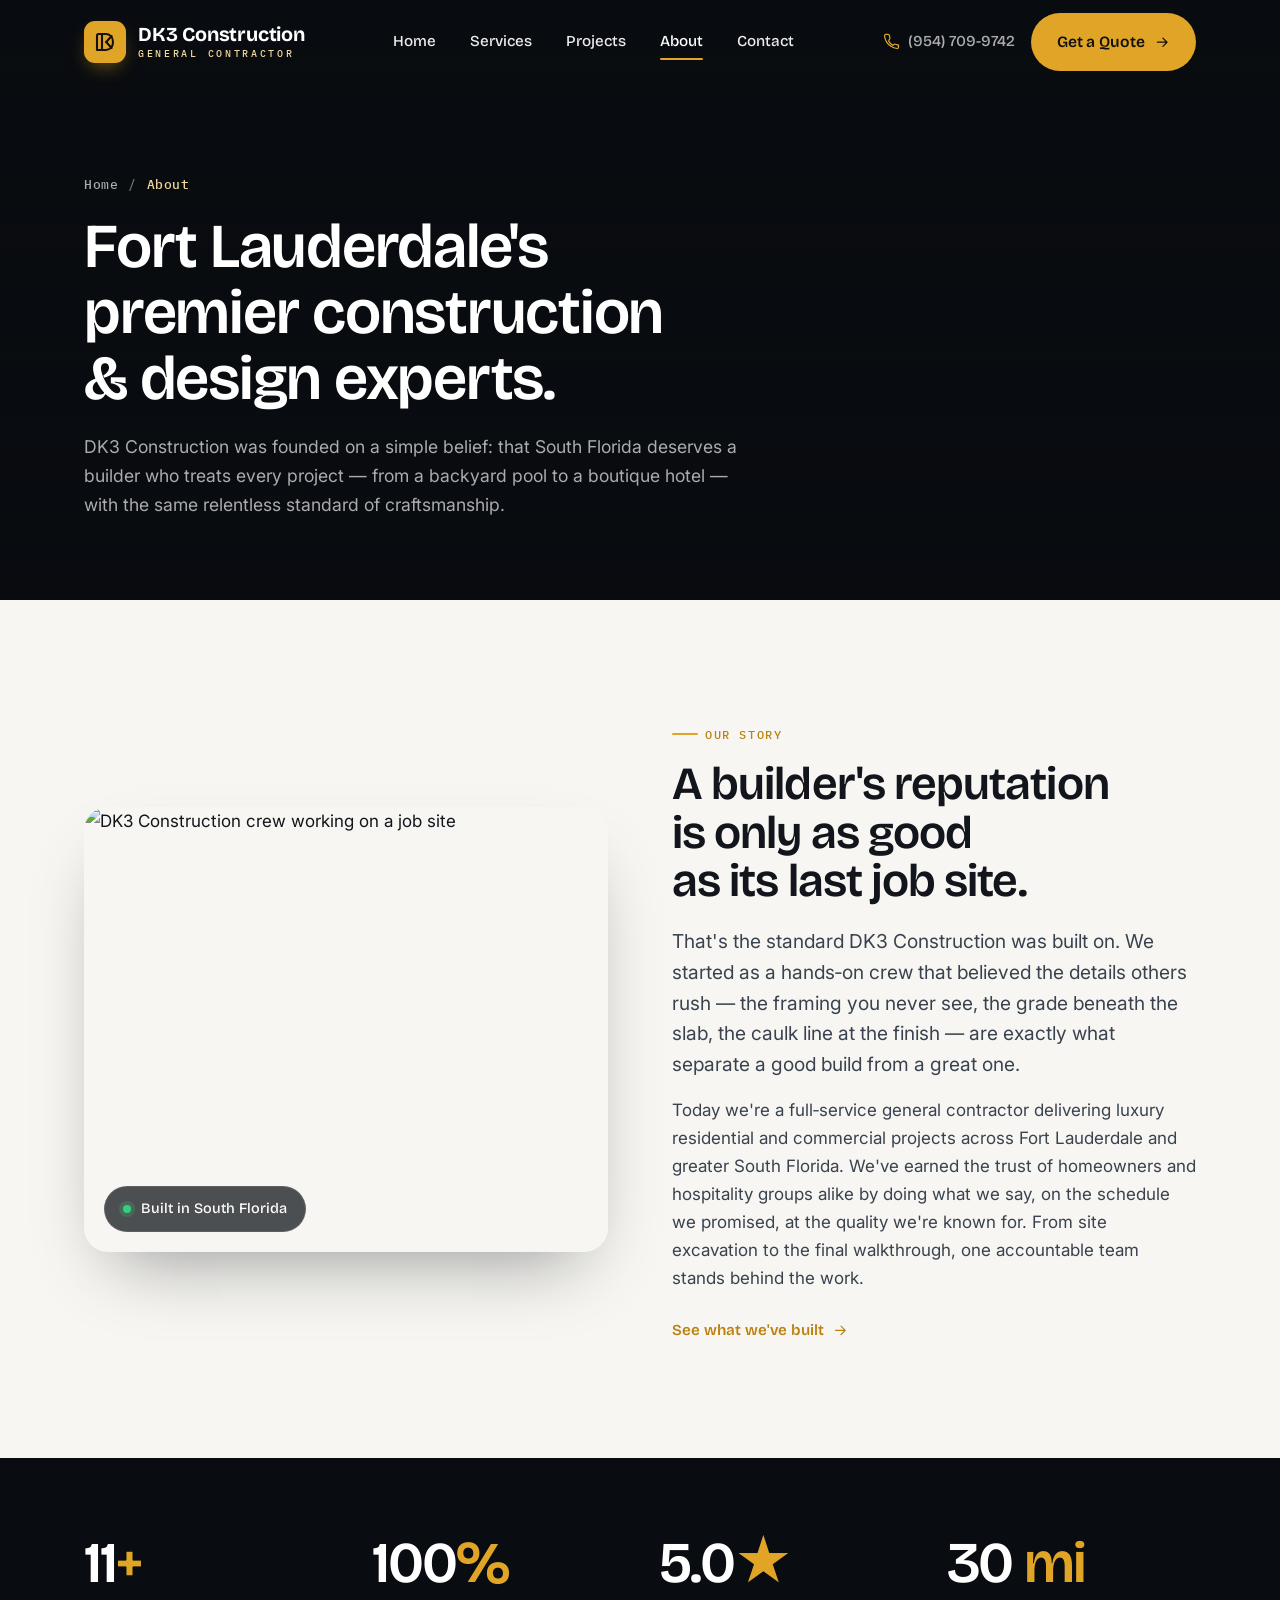
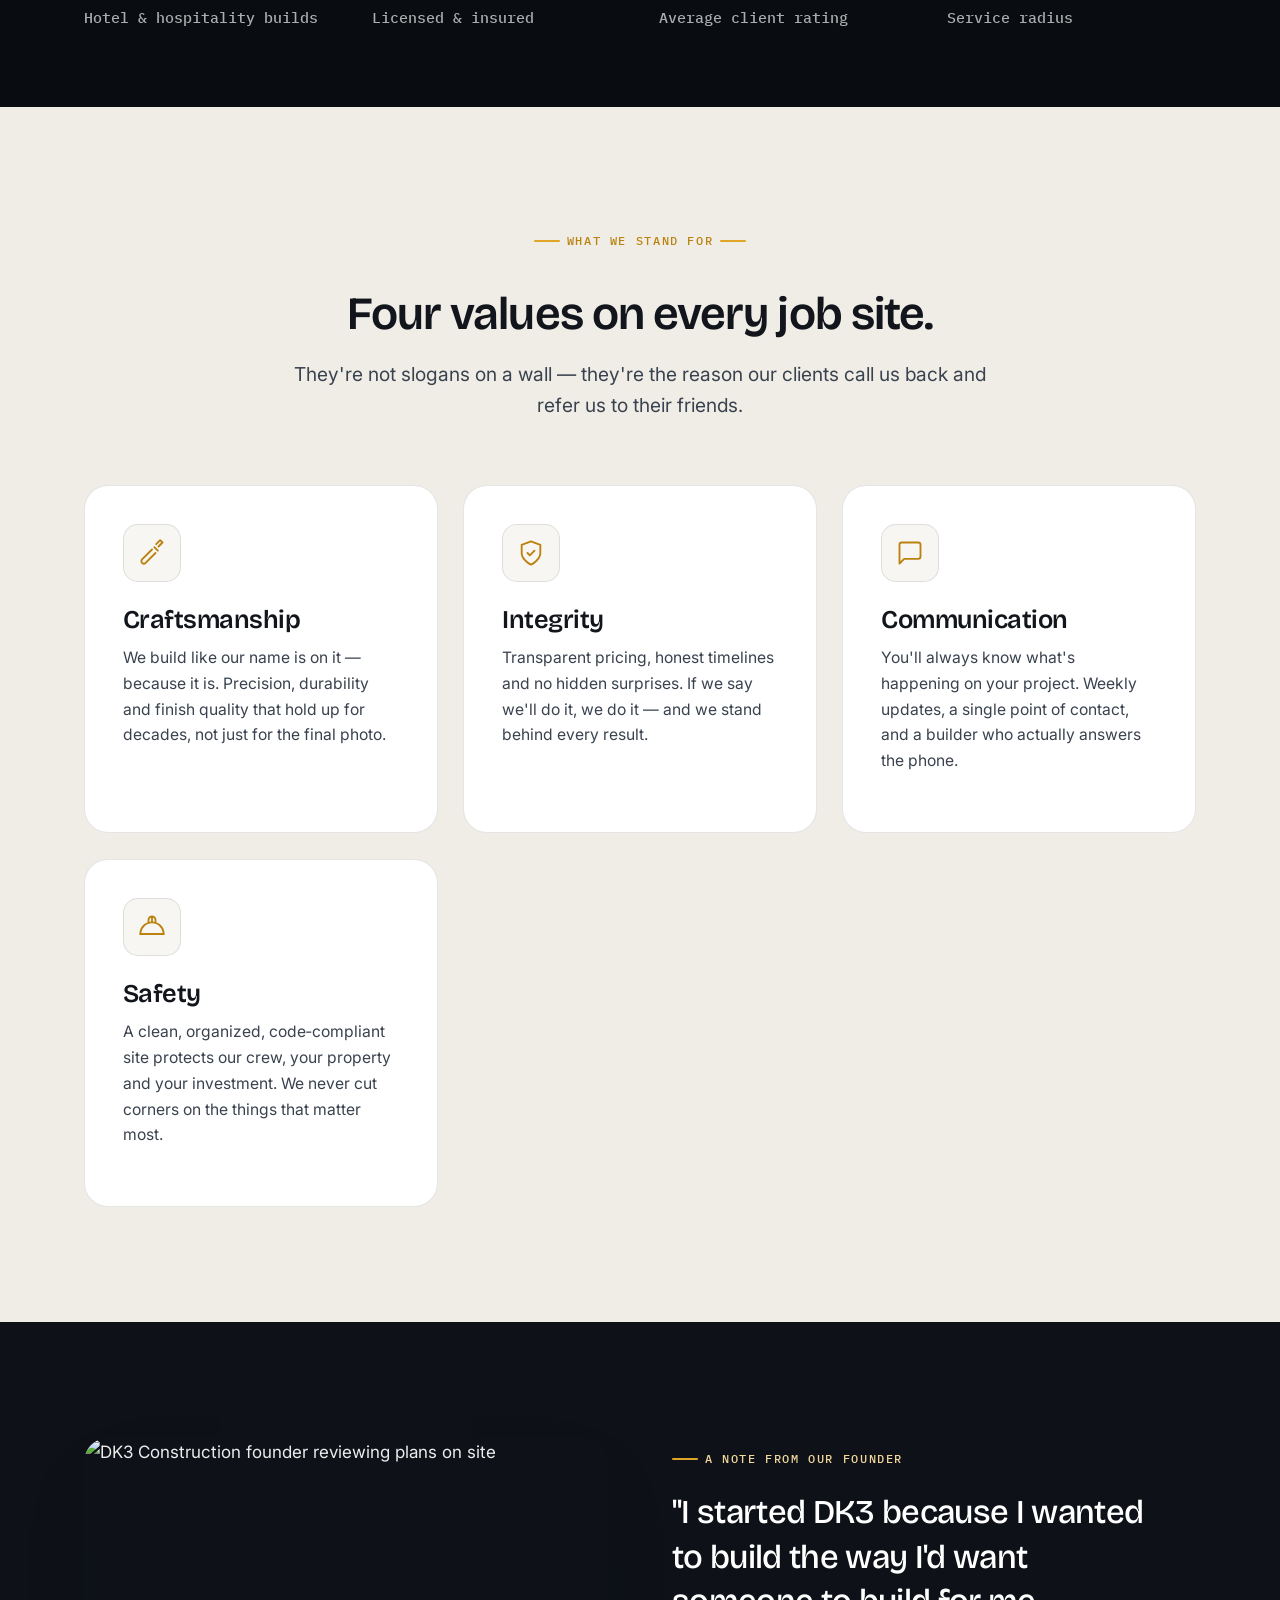
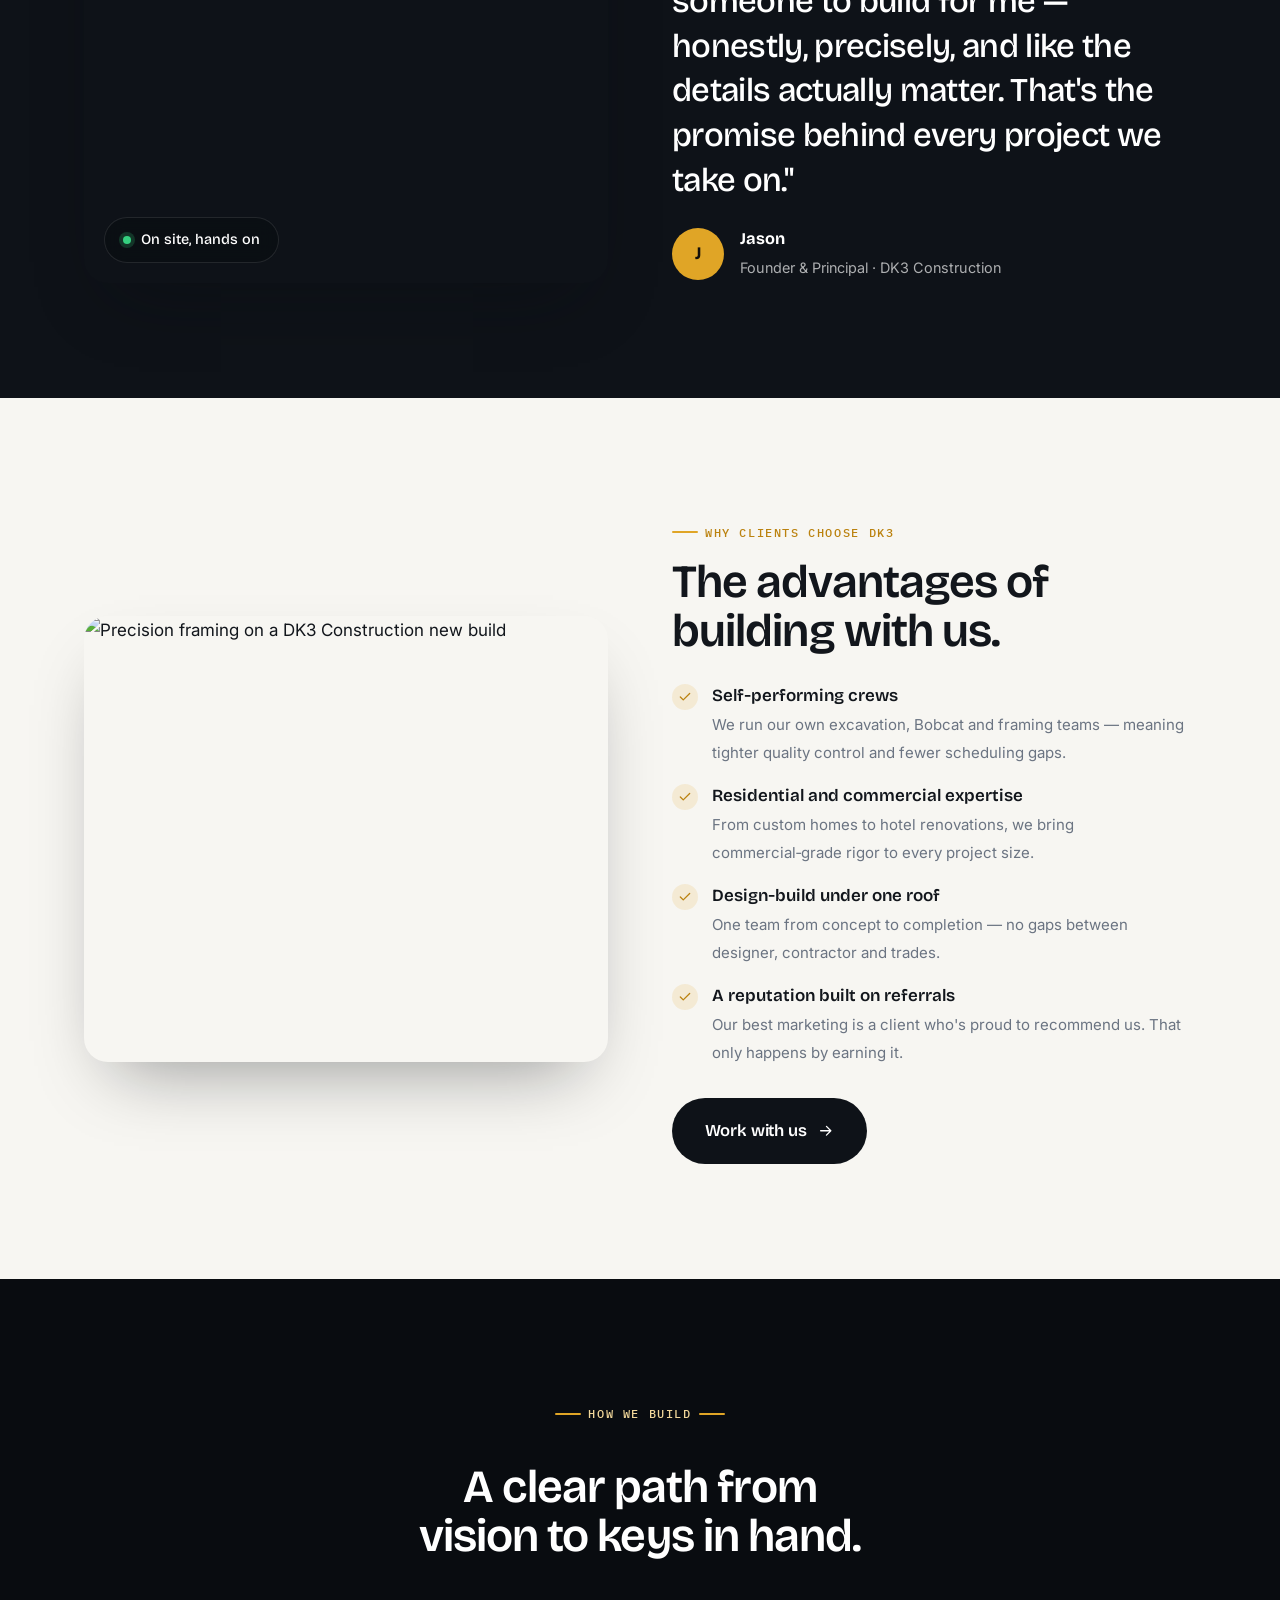
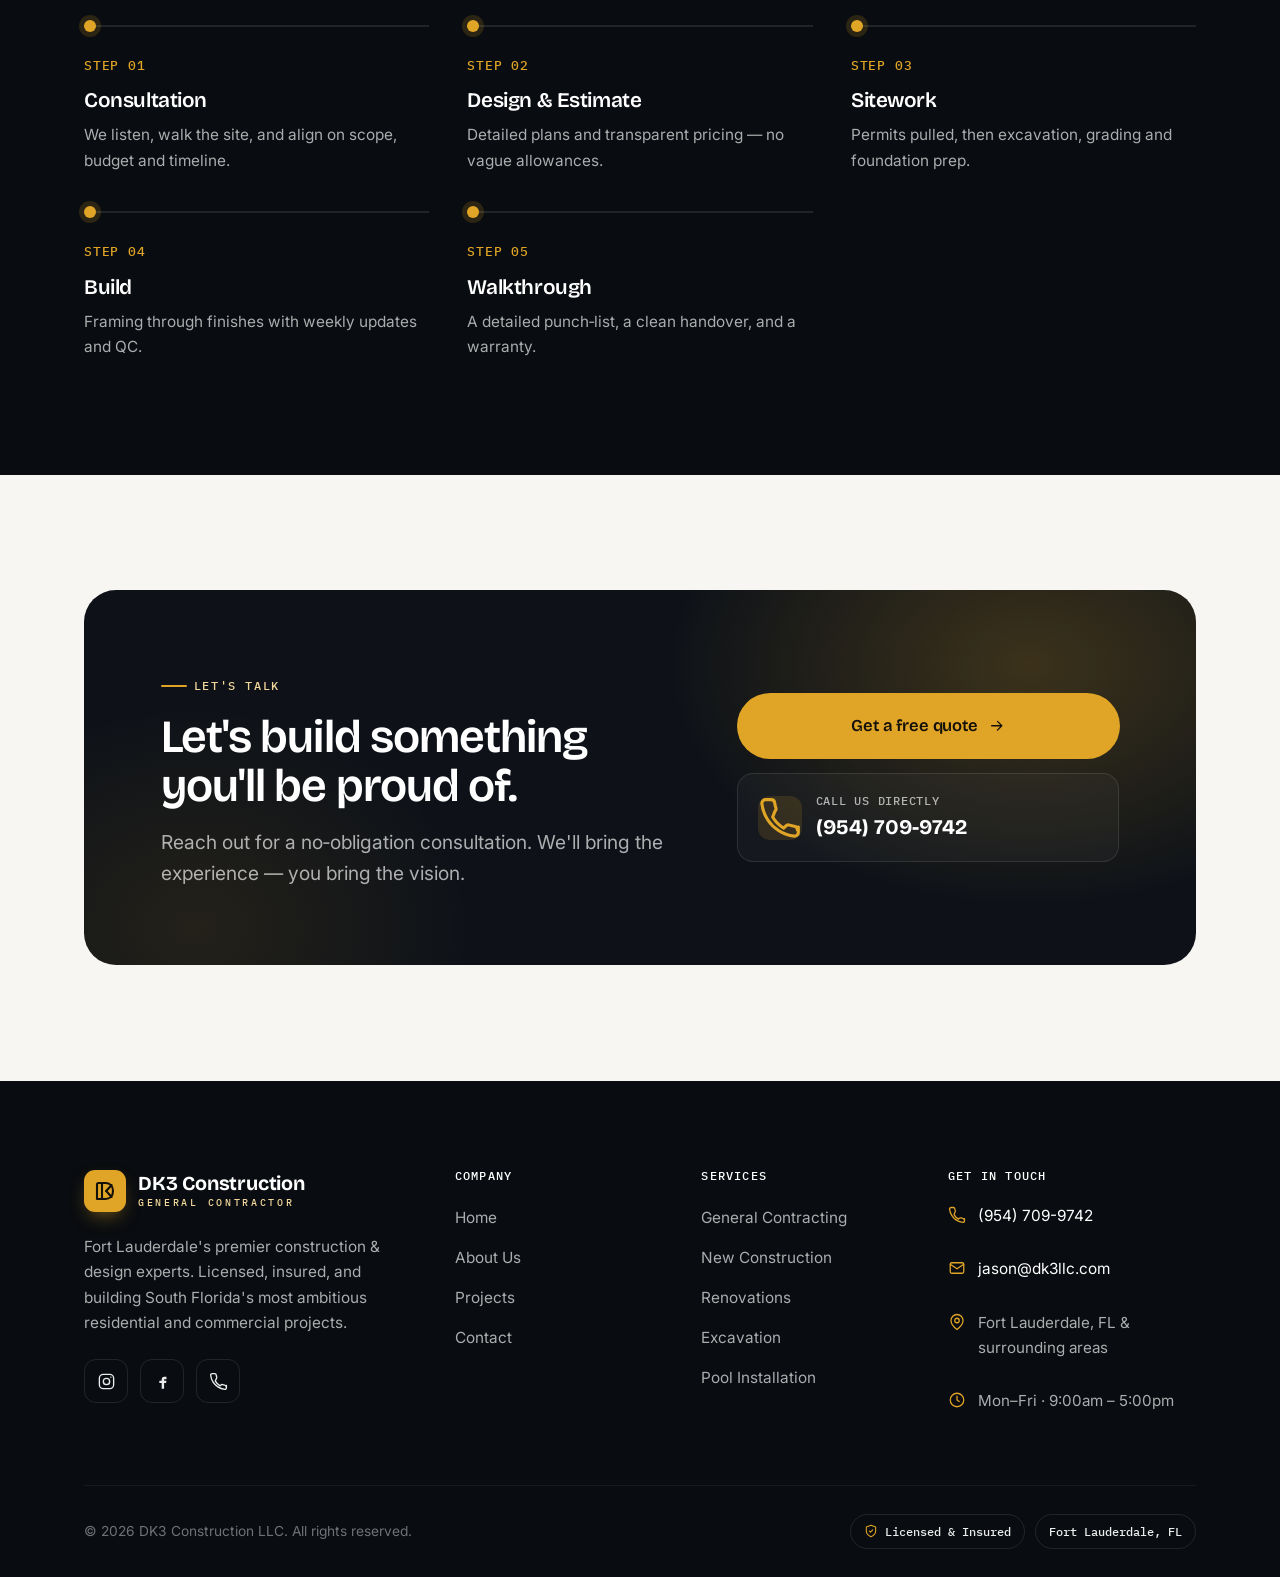
==== about.html @ 92d0ec7f "Redesign pass 1: build video leads the homepage + site-wide smooth scroll - Move the photoreal scrol" ====
<!DOCTYPE html>
<html lang="en">
<head>
  <meta charset="UTF-8" />
  <meta name="viewport" content="width=device-width, initial-scale=1" />
  <title>About | DK3 Construction — Fort Lauderdale General Contractor</title>
  <meta name="description" content="Meet DK3 Construction — a licensed Fort Lauderdale general contractor built on craftsmanship, integrity and communication. Learn our story, values and the way we build across South Florida." />
  <meta name="theme-color" content="#0E1218" />
  <link rel="canonical" href="https://dk3llc.com/about.html" />
  <meta property="og:title" content="About | DK3 Construction" />
  <meta property="og:description" content="A licensed Fort Lauderdale general contractor built on craftsmanship, integrity and communication." />
  <link rel="icon" href="assets/favicon.svg" type="image/svg+xml" />
  <link rel="preconnect" href="https://fonts.googleapis.com" />
  <link rel="preconnect" href="https://fonts.gstatic.com" crossorigin />
  <link href="https://fonts.googleapis.com/css2?family=Inter:wght@400;500;600;700&family=Bricolage+Grotesque:wght@400;500;600;700;800&family=IBM+Plex+Mono:wght@400;500;600&display=swap" rel="stylesheet" />
  <link rel="preconnect" href="https://images.unsplash.com" crossorigin />
  <link rel="stylesheet" href="css/styles.css" />
  <noscript><style>.intro{display:none!important}body.intro-active{overflow:auto!important}</style></noscript>
</head>
<body class="intro-active">
  <!-- ============ INTRO CURTAIN ============ -->
  <div class="intro" aria-hidden="true">
    <div class="intro__inner">
      <div class="intro__mark">
        <svg viewBox="0 0 24 24" fill="none" xmlns="http://www.w3.org/2000/svg"><path d="M4 20V5.5C4 4.67 4.67 4 5.5 4H12.5C16.9 4 20 7.1 20 12C20 16.9 16.9 20 12.5 20H4Z" stroke="#14100a" stroke-width="2.1" stroke-linejoin="round"/><path d="M9 4V20" stroke="#14100a" stroke-width="2.1"/><path d="M13.2 12L18.6 6" stroke="#14100a" stroke-width="2.1" stroke-linecap="round"/><path d="M13.2 12L18.6 18" stroke="#14100a" stroke-width="2.1" stroke-linecap="round"/></svg>
      </div>
      <div class="intro__word"><span>DK3 Construction</span></div>
      <div class="intro__sub">Fort Lauderdale · Design &amp; Build</div>
    </div>
    <div class="intro__count">0</div>
    <div class="intro__bar"></div>
  </div>

  <!-- ============ CUSTOM CURSOR ============ -->
  <div class="cursor" aria-hidden="true"><div class="cursor__dot"></div><div class="cursor__ring"></div></div>

  <!-- ============ HEADER ============ -->
  <header class="site-header">
    <div class="container">
      <a href="index.html" class="brand" aria-label="DK3 Construction — home">
        <span class="brand__mark"><svg viewBox="0 0 24 24" fill="none" xmlns="http://www.w3.org/2000/svg" aria-hidden="true"><path d="M4 20V5.5C4 4.67 4.67 4 5.5 4H12.5C16.9 4 20 7.1 20 12C20 16.9 16.9 20 12.5 20H4Z" stroke="#14100a" stroke-width="2.1" stroke-linejoin="round"/><path d="M9 4V20" stroke="#14100a" stroke-width="2.1"/><path d="M13.2 12L18.6 6" stroke="#14100a" stroke-width="2.1" stroke-linecap="round"/><path d="M13.2 12L18.6 18" stroke="#14100a" stroke-width="2.1" stroke-linecap="round"/></svg></span>
        <span class="brand__word"><span class="brand__name">DK3 Construction</span><span class="brand__sub">General Contractor</span></span>
      </a>
      <nav class="nav" aria-label="Primary">
        <a href="index.html">Home</a>
        <a href="services.html">Services</a>
        <a href="projects.html">Projects</a>
        <a href="about.html" aria-current="page">About</a>
        <a href="contact.html">Contact</a>
      </nav>
      <div class="header-actions">
        <a href="tel:+19547099742" class="header-phone"><svg viewBox="0 0 24 24" fill="none" stroke="currentColor" stroke-width="1.7" stroke-linecap="round" stroke-linejoin="round" aria-hidden="true"><path d="M22 16.9v3a2 2 0 0 1-2.2 2 19.8 19.8 0 0 1-8.6-3.1 19.5 19.5 0 0 1-6-6 19.8 19.8 0 0 1-3.1-8.7A2 2 0 0 1 4.1 2h3a2 2 0 0 1 2 1.7c.1.9.3 1.8.6 2.6a2 2 0 0 1-.5 2.1L8 11.5a16 16 0 0 0 6 6l1.1-1.1a2 2 0 0 1 2.1-.5c.8.3 1.7.5 2.6.6a2 2 0 0 1 1.7 2Z"/></svg><span class="label">(954) 709-9742</span></a>
        <a href="contact.html" class="btn">Get a Quote <svg viewBox="0 0 24 24" fill="none" stroke="currentColor" stroke-width="1.8" stroke-linecap="round" stroke-linejoin="round" aria-hidden="true"><path d="M5 12h14M13 6l6 6-6 6"/></svg></a>
        <button class="nav-toggle" aria-label="Open menu" aria-expanded="false" aria-controls="mobile-menu"><span></span><span></span><span></span></button>
      </div>
    </div>
  </header>
  <div class="mobile-menu" id="mobile-menu">
    <a class="m-link" href="index.html">Home <span>01</span></a>
    <a class="m-link" href="services.html">Services <span>02</span></a>
    <a class="m-link" href="projects.html">Projects <span>03</span></a>
    <a class="m-link" href="about.html">About <span>04</span></a>
    <a class="m-link" href="contact.html">Contact <span>05</span></a>
    <div class="m-foot"><a href="contact.html" class="btn btn--lg">Get a Free Quote</a><div class="m-contact">Call us today · <a href="tel:+19547099742">(954) 709-9742</a></div></div>
  </div>

  <main>
    <!-- ============ PAGE HERO ============ -->
    <section class="page-hero">
      <div class="page-hero__media" data-parallax="0.1" style="top:-16%;height:132%"><img src="https://images.unsplash.com/photo-1541976590-713941681591?auto=format&fit=crop&w=1800&q=70" alt="Modern architectural facade of a DK3 Construction project" fetchpriority="high" /></div>
      <div class="container">
        <nav class="breadcrumb" aria-label="Breadcrumb"><a href="index.html">Home</a><span class="sep">/</span><span class="current">About</span></nav>
        <h1 class="h1 split-text">Fort Lauderdale's premier construction &amp; design experts.</h1>
        <p>DK3 Construction was founded on a simple belief: that South Florida deserves a builder who treats every project — from a backyard pool to a boutique hotel — with the same relentless standard of craftsmanship.</p>
      </div>
    </section>

    <!-- ============ STORY ============ -->
    <section class="section">
      <div class="container split">
        <div class="reveal"><div class="feature-media"><img src="https://images.unsplash.com/photo-1504307651254-35680f356dfd?auto=format&fit=crop&w=1100&q=75" alt="DK3 Construction crew working on a job site" loading="lazy" /><span class="tag-float"><span class="dot"></span> Built in South Florida</span></div></div>
        <div class="reveal d1">
          <span class="eyebrow">Our story</span>
          <h2 class="h2" style="margin-top:16px;">A builder's reputation is only as good as its last job site.</h2>
          <p class="lead" style="margin-top:20px;">That's the standard DK3 Construction was built on. We started as a hands‑on crew that believed the details others rush — the framing you never see, the grade beneath the slab, the caulk line at the finish — are exactly what separate a good build from a great one.</p>
          <p style="margin-top:16px;">Today we're a full‑service general contractor delivering luxury residential and commercial projects across Fort Lauderdale and greater South Florida. We've earned the trust of homeowners and hospitality groups alike by doing what we say, on the schedule we promised, at the quality we're known for. From site excavation to the final walkthrough, one accountable team stands behind the work.</p>
          <a href="projects.html" class="link-arrow" style="margin-top:26px;">See what we've built <svg viewBox="0 0 24 24" fill="none" stroke="currentColor" stroke-width="1.8" stroke-linecap="round" stroke-linejoin="round"><path d="M5 12h14M13 6l6 6-6 6"/></svg></a>
        </div>
      </div>
    </section>

    <!-- ============ STATS ============ -->
    <section class="section dark ink-950 is-tight">
      <div class="container">
        <div class="stats-band">
          <div class="stat reveal"><div class="n"><span data-count="11">11</span><span class="u">+</span></div><div class="l">Hotel &amp; hospitality builds</div></div>
          <div class="stat reveal d1"><div class="n"><span data-count="100">100</span><span class="u">%</span></div><div class="l">Licensed &amp; insured</div></div>
          <div class="stat reveal d2"><div class="n"><span data-count="5.0" data-decimals="1">5.0</span><span class="u">★</span></div><div class="l">Average client rating</div></div>
          <div class="stat reveal d3"><div class="n"><span data-count="30">30</span> <span class="u">mi</span></div><div class="l">Service radius</div></div>
        </div>
      </div>
    </section>

    <!-- ============ VALUES ============ -->
    <section class="section paper-2">
      <div class="container">
        <div class="section-head is-centered">
          <span class="eyebrow is-centered">What we stand for</span>
          <h2 class="h2" style="margin-top:20px;">Four values on every job site.</h2>
          <p class="lead">They're not slogans on a wall — they're the reason our clients call us back and refer us to their friends.</p>
        </div>
        <div class="cards">
          <article class="card reveal"><div class="card__icon"><svg viewBox="0 0 24 24" fill="none" stroke="currentColor" stroke-width="1.6" stroke-linecap="round" stroke-linejoin="round"><path d="m15 12-8.5 8.5a2.12 2.12 0 0 1-3-3L12 9"/><path d="M17.6 6.4 21 3l-2-2-3.4 3.4"/><path d="m14 7 3 3"/></svg></div><h3 class="h3">Craftsmanship</h3><p>We build like our name is on it — because it is. Precision, durability and finish quality that hold up for decades, not just for the final photo.</p></article>
          <article class="card reveal d1"><div class="card__icon"><svg viewBox="0 0 24 24" fill="none" stroke="currentColor" stroke-width="1.6" stroke-linecap="round" stroke-linejoin="round"><path d="M12 22s8-4 8-10V5l-8-3-8 3v7c0 6 8 10 8 10Z"/><path d="m9 12 2 2 4-4"/></svg></div><h3 class="h3">Integrity</h3><p>Transparent pricing, honest timelines and no hidden surprises. If we say we'll do it, we do it — and we stand behind every result.</p></article>
          <article class="card reveal d2"><div class="card__icon"><svg viewBox="0 0 24 24" fill="none" stroke="currentColor" stroke-width="1.6" stroke-linecap="round" stroke-linejoin="round"><path d="M21 15a2 2 0 0 1-2 2H7l-4 4V5a2 2 0 0 1 2-2h14a2 2 0 0 1 2 2Z"/></svg></div><h3 class="h3">Communication</h3><p>You'll always know what's happening on your project. Weekly updates, a single point of contact, and a builder who actually answers the phone.</p></article>
          <article class="card reveal d3"><div class="card__icon"><svg viewBox="0 0 24 24" fill="none" stroke="currentColor" stroke-width="1.6" stroke-linecap="round" stroke-linejoin="round"><path d="M2 18a10 10 0 0 1 20 0"/><path d="M2 18h20"/><path d="M12 4v3.5"/><path d="M9 8V6a3 3 0 0 1 6 0v2"/></svg></div><h3 class="h3">Safety</h3><p>A clean, organized, code‑compliant site protects our crew, your property and your investment. We never cut corners on the things that matter most.</p></article>
        </div>
      </div>
    </section>

    <!-- ============ FOUNDER NOTE ============ -->
    <section class="section dark">
      <div class="container split" style="align-items:center;">
        <div class="reveal" style="position:relative;">
          <div class="feature-media"><img src="https://images.unsplash.com/photo-1581094794329-c8112a89af12?auto=format&fit=crop&w=1100&q=75" alt="DK3 Construction founder reviewing plans on site" loading="lazy" /><span class="tag-float"><span class="dot"></span> On site, hands on</span></div>
        </div>
        <div class="reveal d1">
          <span class="eyebrow on-dark">A note from our founder</span>
          <p class="testi__quote" style="margin-top:22px;">"I started DK3 because I wanted to build the way I'd want someone to build for me — honestly, precisely, and like the details actually matter. That's the promise behind every project we take on."</p>
          <div class="testi__author" style="margin-top:24px;"><div class="testi__avatar">J</div><div><b>Jason</b><span>Founder &amp; Principal · DK3 Construction</span></div></div>
        </div>
      </div>
    </section>

    <!-- ============ WHY CHOOSE US ============ -->
    <section class="section">
      <div class="container split">
        <div class="reveal d1" style="order:2;">
          <span class="eyebrow">Why clients choose DK3</span>
          <h2 class="h2" style="margin-top:16px;">The advantages of building with us.</h2>
          <ul class="checklist" style="margin-top:26px;">
            <li><span class="ck"><svg viewBox="0 0 24 24" fill="none" stroke="currentColor" stroke-width="2.2" stroke-linecap="round" stroke-linejoin="round"><path d="M20 6 9 17l-5-5"/></svg></span><span><b>Self‑performing crews</b><span class="d">We run our own excavation, Bobcat and framing teams — meaning tighter quality control and fewer scheduling gaps.</span></span></li>
            <li><span class="ck"><svg viewBox="0 0 24 24" fill="none" stroke="currentColor" stroke-width="2.2" stroke-linecap="round" stroke-linejoin="round"><path d="M20 6 9 17l-5-5"/></svg></span><span><b>Residential and commercial expertise</b><span class="d">From custom homes to hotel renovations, we bring commercial‑grade rigor to every project size.</span></span></li>
            <li><span class="ck"><svg viewBox="0 0 24 24" fill="none" stroke="currentColor" stroke-width="2.2" stroke-linecap="round" stroke-linejoin="round"><path d="M20 6 9 17l-5-5"/></svg></span><span><b>Design‑build under one roof</b><span class="d">One team from concept to completion — no gaps between designer, contractor and trades.</span></span></li>
            <li><span class="ck"><svg viewBox="0 0 24 24" fill="none" stroke="currentColor" stroke-width="2.2" stroke-linecap="round" stroke-linejoin="round"><path d="M20 6 9 17l-5-5"/></svg></span><span><b>A reputation built on referrals</b><span class="d">Our best marketing is a client who's proud to recommend us. That only happens by earning it.</span></span></li>
          </ul>
          <a href="contact.html" class="btn btn--dark btn--lg" style="margin-top:32px;">Work with us <svg viewBox="0 0 24 24" fill="none" stroke="currentColor" stroke-width="1.8" stroke-linecap="round" stroke-linejoin="round"><path d="M5 12h14M13 6l6 6-6 6"/></svg></a>
        </div>
        <div class="reveal" style="order:1;">
          <div class="feature-media"><img src="https://images.unsplash.com/photo-1416331108676-a22ccb276e35?auto=format&fit=crop&w=1100&q=75" alt="Precision framing on a DK3 Construction new build" loading="lazy" /></div>
        </div>
      </div>
    </section>

    <!-- ============ PROCESS ============ -->
    <section class="section dark ink-950">
      <div class="container">
        <div class="section-head is-centered">
          <span class="eyebrow on-dark is-centered">How we build</span>
          <h2 class="h2" style="margin-top:20px;">A clear path from vision to keys in hand.</h2>
        </div>
        <div class="process">
          <div class="step reveal"><div class="num">STEP 01</div><h3>Consultation</h3><p>We listen, walk the site, and align on scope, budget and timeline.</p></div>
          <div class="step reveal d1"><div class="num">STEP 02</div><h3>Design &amp; Estimate</h3><p>Detailed plans and transparent pricing — no vague allowances.</p></div>
          <div class="step reveal d2"><div class="num">STEP 03</div><h3>Sitework</h3><p>Permits pulled, then excavation, grading and foundation prep.</p></div>
          <div class="step reveal d3"><div class="num">STEP 04</div><h3>Build</h3><p>Framing through finishes with weekly updates and QC.</p></div>
          <div class="step reveal d4"><div class="num">STEP 05</div><h3>Walkthrough</h3><p>A detailed punch‑list, a clean handover, and a warranty.</p></div>
        </div>
      </div>
    </section>

    <!-- ============ CTA ============ -->
    <section class="section">
      <div class="container">
        <div class="cta-band reveal">
          <div class="cta-band__grid">
            <div><span class="eyebrow on-dark">Let's talk</span><h2 class="h2" style="margin-top:18px;">Let's build something you'll be proud of.</h2><p class="lead">Reach out for a no‑obligation consultation. We'll bring the experience — you bring the vision.</p></div>
            <div class="cta-actions">
              <a href="contact.html" class="btn btn--lg">Get a free quote <svg viewBox="0 0 24 24" fill="none" stroke="currentColor" stroke-width="1.8" stroke-linecap="round" stroke-linejoin="round"><path d="M5 12h14M13 6l6 6-6 6"/></svg></a>
              <a href="tel:+19547099742" class="cta-phone"><span class="ic"><svg viewBox="0 0 24 24" fill="none" stroke="currentColor" stroke-width="1.7" stroke-linecap="round" stroke-linejoin="round"><path d="M22 16.9v3a2 2 0 0 1-2.2 2 19.8 19.8 0 0 1-8.6-3.1 19.5 19.5 0 0 1-6-6 19.8 19.8 0 0 1-3.1-8.7A2 2 0 0 1 4.1 2h3a2 2 0 0 1 2 1.7c.1.9.3 1.8.6 2.6a2 2 0 0 1-.5 2.1L8 11.5a16 16 0 0 0 6 6l1.1-1.1a2 2 0 0 1 2.1-.5c.8.3 1.7.5 2.6.6a2 2 0 0 1 1.7 2Z"/></svg></span><span><small>Call us directly</small><b>(954) 709-9742</b></span></a>
            </div>
          </div>
        </div>
      </div>
    </section>
  </main>

  <!-- ============ FOOTER ============ -->
  <footer class="site-footer">
    <div class="container">
      <div class="footer-top">
        <div class="footer-brand">
          <a href="index.html" class="brand" aria-label="DK3 Construction — home"><span class="brand__mark"><svg viewBox="0 0 24 24" fill="none" xmlns="http://www.w3.org/2000/svg" aria-hidden="true"><path d="M4 20V5.5C4 4.67 4.67 4 5.5 4H12.5C16.9 4 20 7.1 20 12C20 16.9 16.9 20 12.5 20H4Z" stroke="#14100a" stroke-width="2.1" stroke-linejoin="round"/><path d="M9 4V20" stroke="#14100a" stroke-width="2.1"/><path d="M13.2 12L18.6 6" stroke="#14100a" stroke-width="2.1" stroke-linecap="round"/><path d="M13.2 12L18.6 18" stroke="#14100a" stroke-width="2.1" stroke-linecap="round"/></svg></span><span class="brand__word"><span class="brand__name">DK3 Construction</span><span class="brand__sub">General Contractor</span></span></a>
          <p>Fort Lauderdale's premier construction &amp; design experts. Licensed, insured, and building South Florida's most ambitious residential and commercial projects.</p>
          <div class="footer-social">
            <a href="https://www.instagram.com/dk3construction/" target="_blank" rel="noopener" aria-label="DK3 Construction on Instagram"><svg viewBox="0 0 24 24" fill="none" stroke="currentColor" stroke-width="1.7" stroke-linecap="round" stroke-linejoin="round"><rect x="3" y="3" width="18" height="18" rx="5"/><circle cx="12" cy="12" r="4"/><path d="M17.5 6.5h.01"/></svg></a>
            <a href="https://www.facebook.com/people/DK3-Construction/100095213411366/" target="_blank" rel="noopener" aria-label="DK3 Construction on Facebook"><svg viewBox="0 0 24 24" fill="currentColor"><path d="M14 9h3V6h-3c-1.9 0-3 1.6-3 3.4V11H8v3h3v7h3v-7h2.5l.5-3H14V9.4c0-.2.2-.4.5-.4Z"/></svg></a>
            <a href="tel:+19547099742" aria-label="Call DK3 Construction"><svg viewBox="0 0 24 24" fill="none" stroke="currentColor" stroke-width="1.7" stroke-linecap="round" stroke-linejoin="round"><path d="M22 16.9v3a2 2 0 0 1-2.2 2 19.8 19.8 0 0 1-8.6-3.1 19.5 19.5 0 0 1-6-6 19.8 19.8 0 0 1-3.1-8.7A2 2 0 0 1 4.1 2h3a2 2 0 0 1 2 1.7c.1.9.3 1.8.6 2.6a2 2 0 0 1-.5 2.1L8 11.5a16 16 0 0 0 6 6l1.1-1.1a2 2 0 0 1 2.1-.5c.8.3 1.7.5 2.6.6a2 2 0 0 1 1.7 2Z"/></svg></a>
          </div>
        </div>
        <div class="footer-col"><h4>Company</h4><ul><li><a href="index.html">Home</a></li><li><a href="about.html">About Us</a></li><li><a href="projects.html">Projects</a></li><li><a href="contact.html">Contact</a></li></ul></div>
        <div class="footer-col"><h4>Services</h4><ul><li><a href="services.html#general-contracting">General Contracting</a></li><li><a href="services.html#new-construction">New Construction</a></li><li><a href="services.html#renovations">Renovations</a></li><li><a href="services.html#excavation">Excavation</a></li><li><a href="services.html#pools">Pool Installation</a></li></ul></div>
        <div class="footer-col"><h4>Get in touch</h4><ul class="footer-contact">
          <li><svg viewBox="0 0 24 24" fill="none" stroke="currentColor" stroke-width="1.7" stroke-linecap="round" stroke-linejoin="round"><path d="M22 16.9v3a2 2 0 0 1-2.2 2 19.8 19.8 0 0 1-8.6-3.1 19.5 19.5 0 0 1-6-6 19.8 19.8 0 0 1-3.1-8.7A2 2 0 0 1 4.1 2h3a2 2 0 0 1 2 1.7c.1.9.3 1.8.6 2.6a2 2 0 0 1-.5 2.1L8 11.5a16 16 0 0 0 6 6l1.1-1.1a2 2 0 0 1 2.1-.5c.8.3 1.7.5 2.6.6a2 2 0 0 1 1.7 2Z"/></svg><a href="tel:+19547099742">(954) 709-9742</a></li>
          <li><svg viewBox="0 0 24 24" fill="none" stroke="currentColor" stroke-width="1.7" stroke-linecap="round" stroke-linejoin="round"><rect x="3" y="5" width="18" height="14" rx="2"/><path d="m3 7 9 6 9-6"/></svg><a href="mailto:jason@dk3llc.com">jason@dk3llc.com</a></li>
          <li><svg viewBox="0 0 24 24" fill="none" stroke="currentColor" stroke-width="1.7" stroke-linecap="round" stroke-linejoin="round"><path d="M20 10c0 6-8 12-8 12s-8-6-8-12a8 8 0 0 1 16 0Z"/><circle cx="12" cy="10" r="3"/></svg><span>Fort Lauderdale, FL &amp; surrounding areas</span></li>
          <li><svg viewBox="0 0 24 24" fill="none" stroke="currentColor" stroke-width="1.7" stroke-linecap="round" stroke-linejoin="round"><circle cx="12" cy="12" r="9"/><path d="M12 7v5l3 2"/></svg><span>Mon–Fri · 9:00am – 5:00pm</span></li>
        </ul></div>
      </div>
      <div class="footer-bottom">
        <span>© <span id="year">2026</span> DK3 Construction LLC. All rights reserved.</span>
        <div class="footer-badges"><span><svg viewBox="0 0 24 24" fill="none" stroke="currentColor" stroke-width="1.8" stroke-linecap="round" stroke-linejoin="round"><path d="M12 22s8-4 8-10V5l-8-3-8 3v7c0 6 8 10 8 10Z"/><path d="m9 12 2 2 4-4"/></svg> Licensed &amp; Insured</span><span>Fort Lauderdale, FL</span></div>
      </div>
    </div>
  </footer>

  <button class="to-top" aria-label="Back to top"><svg viewBox="0 0 24 24" fill="none" stroke="currentColor" stroke-width="2" stroke-linecap="round" stroke-linejoin="round"><path d="M12 19V5M5 12l7-7 7 7"/></svg></button>
  <script src="js/vendor/lenis.min.js" defer></script>
  <script src="js/main.js" defer></script>
</body>
</html>
---- css/styles.css ----
/* =============================================================
   DK3 CONSTRUCTION — Design System
   A premium, editorial construction/luxury aesthetic.
   Palette: ink (near-black) + warm paper + amber gold accent.
   ============================================================= */

/* ----------------------------------------------------------------
   0. Tokens
---------------------------------------------------------------- */
:root {
  /* Ink / dark neutrals */
  --ink-950: #090C10;
  --ink-900: #0E1218;
  --ink-850: #12171F;
  --ink-800: #171D26;
  --ink-750: #1C2430;
  --ink-700: #222B38;
  --ink-600: #2E3846;

  /* Paper / light neutrals */
  --paper:   #F7F6F2;
  --paper-2: #EFEDE6;
  --paper-3: #E5E2D9;

  /* Accent — amber gold */
  --gold:     #E0A526;
  --gold-500: #D69B1E;
  --gold-600: #BB820F;
  --gold-200: #F1D79A;
  --gold-100: #F7E9C6;

  /* Text */
  --text:    #12161C;
  --text-2:  #39424E;
  --muted:   #6B7482;
  --on-dark:      rgba(255,255,255,0.92);
  --on-dark-2:    rgba(255,255,255,0.66);
  --on-dark-3:    rgba(255,255,255,0.42);

  /* Lines */
  --line-dark:  rgba(255,255,255,0.10);
  --line-dark-2:rgba(255,255,255,0.06);
  --line-light: rgba(18,22,28,0.11);
  --line-light-2: rgba(18,22,28,0.07);

  /* Radii */
  --r-xs: 6px;
  --r-sm: 10px;
  --r:    16px;
  --r-lg: 24px;
  --r-xl: 32px;
  --r-pill: 999px;

  /* Shadows */
  --sh-sm: 0 2px 8px rgba(9,12,16,0.06);
  --sh:    0 12px 34px -14px rgba(9,12,16,0.22);
  --sh-lg: 0 34px 70px -30px rgba(9,12,16,0.42);
  --sh-gold: 0 18px 44px -18px rgba(224,165,38,0.55);

  /* Type */
  --font-display: "Bricolage Grotesque", "Inter", system-ui, sans-serif;
  --font-body: "Inter", system-ui, -apple-system, Segoe UI, Roboto, sans-serif;
  --font-serif: "Fraunces", Georgia, "Times New Roman", serif;
  --font-mono: "IBM Plex Mono", ui-monospace, SFMono-Regular, Menlo, monospace;

  /* Layout */
  --container: 1240px;
  --container-wide: 1440px;
  --gutter: clamp(20px, 5vw, 64px);
  --header-h: 84px;

  --ease: cubic-bezier(0.22, 1, 0.36, 1);
  --ease-2: cubic-bezier(0.16, 1, 0.3, 1);
}

/* ----------------------------------------------------------------
   1. Reset & base
---------------------------------------------------------------- */
*, *::before, *::after { box-sizing: border-box; }
* { margin: 0; }

html {
  -webkit-text-size-adjust: 100%;
  scroll-behavior: smooth;
  scroll-padding-top: calc(var(--header-h) + 12px);
}
@media (prefers-reduced-motion: reduce) {
  html { scroll-behavior: auto; }
}

body {
  font-family: var(--font-body);
  font-size: 17px;
  line-height: 1.65;
  color: var(--text);
  background: var(--paper);
  -webkit-font-smoothing: antialiased;
  text-rendering: optimizeLegibility;
  overflow-x: hidden;
}

img, svg, video { display: block; max-width: 100%; }
img { height: auto; }
a { color: inherit; text-decoration: none; }
button { font: inherit; color: inherit; cursor: pointer; background: none; border: none; }
input, textarea, select { font: inherit; color: inherit; }
ul { list-style: none; padding: 0; }

::selection { background: var(--gold); color: #1a1204; }

:focus-visible {
  outline: 2px solid var(--gold);
  outline-offset: 3px;
  border-radius: 3px;
}

/* ----------------------------------------------------------------
   2. Typography
---------------------------------------------------------------- */
h1, h2, h3, h4 {
  font-family: var(--font-display);
  font-weight: 600;
  line-height: 1.06;
  letter-spacing: -0.02em;
  color: var(--text);
  text-wrap: balance;
}

.display {
  font-size: clamp(2.7rem, 7vw, 5.4rem);
  font-weight: 600;
  line-height: 0.98;
  letter-spacing: -0.035em;
}
.h1 { font-size: clamp(2.3rem, 5vw, 3.9rem); }
.h2 { font-size: clamp(1.9rem, 3.6vw, 3rem); }
.h3 { font-size: clamp(1.3rem, 2vw, 1.7rem); }
.h4 { font-size: 1.16rem; letter-spacing: -0.01em; }

p { color: var(--text-2); }
.lead {
  font-size: clamp(1.08rem, 1.5vw, 1.32rem);
  line-height: 1.6;
  color: var(--text-2);
}

.eyebrow {
  display: inline-flex;
  align-items: center;
  gap: 0.6em;
  font-family: var(--font-display);
  font-size: 0.78rem;
  font-weight: 600;
  letter-spacing: 0.22em;
  text-transform: uppercase;
  color: var(--gold-600);
}
.eyebrow::before {
  content: "";
  width: 26px;
  height: 2px;
  background: var(--gold);
  border-radius: 2px;
}
.eyebrow.is-centered::after {
  content: "";
  width: 26px;
  height: 2px;
  background: var(--gold);
  border-radius: 2px;
}
.on-dark .eyebrow, .eyebrow.on-dark { color: var(--gold-200); }

.text-gold { color: var(--gold-600); }
.on-dark .text-gold { color: var(--gold); }

/* ----------------------------------------------------------------
   3. Layout helpers
---------------------------------------------------------------- */
.container {
  width: 100%;
  max-width: var(--container);
  margin-inline: auto;
  padding-inline: var(--gutter);
}
.container.is-wide { max-width: var(--container-wide); }

.section { padding-block: clamp(72px, 9vw, 130px); }
.section.is-tight { padding-block: clamp(54px, 6vw, 88px); }

.section-head { max-width: 720px; margin-bottom: clamp(40px, 5vw, 64px); }
.section-head.is-centered { margin-inline: auto; text-align: center; }
.section-head .eyebrow { margin-bottom: 20px; }
.section-head p { margin-top: 20px; }

.dark { background: var(--ink-900); color: var(--on-dark); }
.dark h1, .dark h2, .dark h3, .dark h4 { color: #fff; }
.dark p { color: var(--on-dark-2); }
.ink-950 { background: var(--ink-950); }
.paper-2 { background: var(--paper-2); }

.grid { display: grid; gap: clamp(20px, 2.4vw, 32px); }
.split {
  display: grid;
  grid-template-columns: 1fr 1fr;
  gap: clamp(32px, 5vw, 80px);
  align-items: center;
}
@media (max-width: 900px) { .split { grid-template-columns: 1fr; } }

/* ----------------------------------------------------------------
   4. Buttons
---------------------------------------------------------------- */
.btn {
  --btn-bg: var(--gold);
  --btn-fg: #14100a;
  display: inline-flex;
  align-items: center;
  justify-content: center;
  gap: 0.6em;
  padding: 0.95em 1.6em;
  font-family: var(--font-display);
  font-weight: 600;
  font-size: 0.98rem;
  letter-spacing: -0.01em;
  color: var(--btn-fg);
  background: var(--btn-bg);
  border-radius: var(--r-pill);
  border: 1.5px solid transparent;
  transition: transform 0.35s var(--ease), box-shadow 0.35s var(--ease),
              background 0.3s ease, color 0.3s ease, border-color 0.3s ease;
  will-change: transform;
}
.btn svg { width: 1.05em; height: 1.05em; transition: transform 0.35s var(--ease); }
.btn:hover { transform: translateY(-3px); box-shadow: var(--sh-gold); }
.btn:hover svg { transform: translateX(4px); }
.btn:active { transform: translateY(-1px); }

.btn--lg { padding: 1.1em 1.9em; font-size: 1.04rem; }

.btn--ghost {
  --btn-bg: transparent;
  --btn-fg: var(--text);
  border-color: var(--line-light);
  box-shadow: none;
}
.btn--ghost:hover {
  --btn-fg: var(--text);
  border-color: var(--text);
  box-shadow: none;
}
.on-dark .btn--ghost, .btn--ghost.on-dark {
  --btn-fg: #fff;
  border-color: rgba(255,255,255,0.28);
}
.on-dark .btn--ghost:hover, .btn--ghost.on-dark:hover {
  border-color: #fff;
  background: rgba(255,255,255,0.06);
}

.btn--dark {
  --btn-bg: var(--ink-900);
  --btn-fg: #fff;
}
.btn--dark:hover { box-shadow: var(--sh-lg); --btn-bg: var(--ink-800); }

.link-arrow {
  display: inline-flex;
  align-items: center;
  gap: 0.5em;
  font-family: var(--font-display);
  font-weight: 600;
  font-size: 0.95rem;
  color: var(--gold-600);
  transition: gap 0.3s var(--ease), color 0.3s ease;
}
.on-dark .link-arrow { color: var(--gold); }
.link-arrow svg { width: 1.1em; height: 1.1em; transition: transform 0.3s var(--ease); }
.link-arrow:hover { gap: 0.85em; }
.link-arrow:hover svg { transform: translateX(3px); }

/* ----------------------------------------------------------------
   5. Header / navigation
---------------------------------------------------------------- */
.site-header {
  position: fixed;
  inset: 0 0 auto 0;
  z-index: 100;
  height: var(--header-h);
  display: flex;
  align-items: center;
  transition: background 0.4s var(--ease), height 0.4s var(--ease),
              border-color 0.4s var(--ease), backdrop-filter 0.4s var(--ease);
  border-bottom: 1px solid transparent;
}
.site-header.scrolled {
  height: 70px;
  background: rgba(11,14,19,0.86);
  -webkit-backdrop-filter: saturate(160%) blur(14px);
  backdrop-filter: saturate(160%) blur(14px);
  border-bottom-color: var(--line-dark);
}
.site-header .container {
  display: flex;
  align-items: center;
  justify-content: space-between;
  gap: 24px;
}

/* Brand */
.brand { display: inline-flex; align-items: center; gap: 12px; }
.brand__mark {
  width: 42px; height: 42px;
  flex: none;
  border-radius: 11px;
  background: var(--gold);
  display: grid;
  place-items: center;
  box-shadow: 0 8px 20px -8px rgba(224,165,38,0.7);
}
.brand__mark svg { width: 24px; height: 24px; }
.brand__word {
  display: flex;
  flex-direction: column;
  line-height: 1;
}
.brand__name {
  font-family: var(--font-display);
  font-weight: 700;
  font-size: 1.24rem;
  letter-spacing: -0.01em;
  color: #fff;
}
.brand__sub {
  font-family: var(--font-display);
  font-size: 0.6rem;
  font-weight: 500;
  letter-spacing: 0.28em;
  text-transform: uppercase;
  color: var(--gold-200);
  margin-top: 4px;
}
/* brand on light page-header contexts handled by JS-added scrolled always dark */

/* Primary nav */
.nav { display: flex; align-items: center; gap: 4px; }
.nav a {
  position: relative;
  padding: 10px 15px;
  font-family: var(--font-display);
  font-weight: 500;
  font-size: 0.95rem;
  color: var(--on-dark);
  border-radius: var(--r-pill);
  transition: color 0.25s ease;
}
.nav a::after {
  content: "";
  position: absolute;
  left: 15px; right: 15px; bottom: 4px;
  height: 2px;
  background: var(--gold);
  border-radius: 2px;
  transform: scaleX(0);
  transform-origin: left;
  transition: transform 0.3s var(--ease);
}
.nav a:hover { color: #fff; }
.nav a:hover::after,
.nav a[aria-current="page"]::after { transform: scaleX(1); }
.nav a[aria-current="page"] { color: #fff; }

.header-actions { display: flex; align-items: center; gap: 16px; }
.header-phone {
  display: inline-flex;
  align-items: center;
  gap: 8px;
  font-family: var(--font-display);
  font-weight: 600;
  font-size: 0.95rem;
  color: #fff;
  white-space: nowrap;
}
.header-phone svg { width: 17px; height: 17px; color: var(--gold); }
.header-phone span { color: var(--on-dark-2); font-weight: 500; }

/* Hamburger */
.nav-toggle {
  display: none;
  width: 46px; height: 46px;
  border-radius: 12px;
  border: 1px solid var(--line-dark);
  align-items: center;
  justify-content: center;
  flex-direction: column;
  gap: 5px;
}
.nav-toggle span {
  width: 20px; height: 2px;
  background: #fff;
  border-radius: 2px;
  transition: transform 0.35s var(--ease), opacity 0.25s ease;
}
body.nav-open .nav-toggle span:nth-child(1) { transform: translateY(7px) rotate(45deg); }
body.nav-open .nav-toggle span:nth-child(2) { opacity: 0; }
body.nav-open .nav-toggle span:nth-child(3) { transform: translateY(-7px) rotate(-45deg); }

@media (max-width: 1024px) {
  .header-phone .label { display: none; }
}
@media (max-width: 940px) {
  .nav, .header-phone { display: none; }
  .nav-toggle { display: flex; }
}

/* Mobile menu overlay */
.mobile-menu {
  position: fixed;
  inset: 0;
  z-index: 99;
  background: var(--ink-950);
  padding: calc(var(--header-h) + 20px) var(--gutter) 40px;
  display: flex;
  flex-direction: column;
  gap: 6px;
  transform: translateY(-100%);
  opacity: 0;
  visibility: hidden;
  transition: transform 0.5s var(--ease-2), opacity 0.4s ease, visibility 0.4s;
  overflow-y: auto;
}
body.nav-open .mobile-menu { transform: translateY(0); opacity: 1; visibility: visible; }
.mobile-menu a.m-link {
  font-family: var(--font-display);
  font-size: 1.7rem;
  font-weight: 500;
  color: #fff;
  padding: 14px 0;
  border-bottom: 1px solid var(--line-dark-2);
  display: flex;
  justify-content: space-between;
  align-items: center;
  transition: color 0.25s ease, padding-left 0.3s var(--ease);
}
.mobile-menu a.m-link span { color: var(--gold); font-size: 1rem; }
.mobile-menu a.m-link:hover { color: var(--gold); padding-left: 8px; }
.mobile-menu .m-foot {
  margin-top: auto;
  padding-top: 30px;
  display: flex;
  flex-direction: column;
  gap: 16px;
}
.mobile-menu .m-foot .btn { width: 100%; }
.mobile-menu .m-contact { color: var(--on-dark-2); font-size: 0.95rem; }
.mobile-menu .m-contact a { color: #fff; font-weight: 600; }

/* ----------------------------------------------------------------
   6. Hero (home)
---------------------------------------------------------------- */
.hero {
  position: relative;
  min-height: 100svh;
  display: flex;
  align-items: flex-end;
  color: #fff;
  background: var(--ink-950);
  overflow: hidden;
  isolation: isolate;
}
.hero__media { position: absolute; inset: 0; z-index: -2; }
.hero__media img {
  width: 100%; height: 100%;
  object-fit: cover;
  transform: scale(1.08);
  animation: heroZoom 18s var(--ease) forwards;
}
@keyframes heroZoom { to { transform: scale(1); } }
.hero__overlay {
  position: absolute; inset: 0; z-index: -1;
  background:
    linear-gradient(180deg, rgba(9,12,16,0.55) 0%, rgba(9,12,16,0.18) 30%, rgba(9,12,16,0.75) 78%, rgba(9,12,16,0.96) 100%),
    linear-gradient(90deg, rgba(9,12,16,0.7) 0%, rgba(9,12,16,0.12) 60%);
}
.hero__inner { width: 100%; padding-block: clamp(120px, 16vh, 200px) clamp(40px, 6vh, 72px); }
.hero__eyebrow {
  display: inline-flex;
  align-items: center;
  gap: 10px;
  padding: 8px 16px 8px 12px;
  border: 1px solid var(--line-dark);
  border-radius: var(--r-pill);
  background: rgba(255,255,255,0.04);
  -webkit-backdrop-filter: blur(6px);
  backdrop-filter: blur(6px);
  font-family: var(--font-display);
  font-size: 0.8rem;
  font-weight: 500;
  letter-spacing: 0.02em;
  color: var(--on-dark);
  margin-bottom: 28px;
}
.hero__eyebrow b { color: var(--gold); font-weight: 600; }
.hero__eyebrow .dot { width: 7px; height: 7px; border-radius: 50%; background: var(--gold); box-shadow: 0 0 0 4px rgba(224,165,38,0.2); }
.hero h1 {
  color: #fff;
  max-width: 15ch;
  margin-bottom: 26px;
}
.hero h1 em { font-style: normal; color: var(--gold); }
.hero__lead {
  color: var(--on-dark-2);
  max-width: 54ch;
  font-size: clamp(1.05rem, 1.4vw, 1.24rem);
  margin-bottom: 36px;
}
.hero__cta { display: flex; flex-wrap: wrap; gap: 14px; align-items: center; }

/* Hero stat strip */
.hero__stats {
  margin-top: clamp(44px, 6vh, 72px);
  display: grid;
  grid-template-columns: repeat(4, 1fr);
  gap: 1px;
  background: var(--line-dark);
  border: 1px solid var(--line-dark);
  border-radius: var(--r);
  overflow: hidden;
}
.hero__stat {
  background: rgba(11,14,19,0.55);
  -webkit-backdrop-filter: blur(8px);
  backdrop-filter: blur(8px);
  padding: 22px 24px;
}
.hero__stat .n {
  font-family: var(--font-display);
  font-size: clamp(1.7rem, 3vw, 2.5rem);
  font-weight: 600;
  color: #fff;
  letter-spacing: -0.03em;
  line-height: 1;
}
.hero__stat .n .u { color: var(--gold); }
.hero__stat .l {
  margin-top: 8px;
  font-size: 0.82rem;
  color: var(--on-dark-2);
  letter-spacing: 0.02em;
}
@media (max-width: 780px) {
  .hero__stats { grid-template-columns: 1fr 1fr; }
}
.scroll-cue {
  position: absolute;
  left: 50%; bottom: 26px;
  transform: translateX(-50%);
  z-index: 2;
  display: flex; flex-direction: column; align-items: center; gap: 8px;
  font-family: var(--font-display);
  font-size: 0.68rem;
  letter-spacing: 0.24em;
  text-transform: uppercase;
  color: var(--on-dark-3);
}
.scroll-cue .bar { width: 1px; height: 42px; background: linear-gradient(var(--gold), transparent); animation: cue 2s ease-in-out infinite; transform-origin: top; }
@keyframes cue { 0%,100% { transform: scaleY(0.4); opacity:.4;} 50% { transform: scaleY(1); opacity:1;} }
@media (max-width: 780px) { .scroll-cue { display: none; } }

/* ----------------------------------------------------------------
   7. Page hero (inner pages)
---------------------------------------------------------------- */
.page-hero {
  position: relative;
  padding-top: calc(var(--header-h) + clamp(56px, 10vh, 110px));
  padding-bottom: clamp(56px, 9vh, 110px);
  color: #fff;
  background: var(--ink-950);
  overflow: hidden;
  isolation: isolate;
}
.page-hero__media { position: absolute; inset: 0; z-index: -2; }
.page-hero__media img { width: 100%; height: 100%; object-fit: cover; opacity: 0.5; }
.page-hero::after {
  content: "";
  position: absolute; inset: 0; z-index: -1;
  background: linear-gradient(180deg, rgba(9,12,16,0.7), rgba(9,12,16,0.55) 40%, rgba(9,12,16,0.9));
}
.page-hero h1 { color: #fff; max-width: 20ch; margin-top: 18px; }
.page-hero p { color: var(--on-dark-2); max-width: 60ch; margin-top: 20px; font-size: 1.1rem; }
.breadcrumb {
  display: flex; align-items: center; gap: 10px;
  font-family: var(--font-display);
  font-size: 0.82rem;
  color: var(--on-dark-2);
}
.breadcrumb a:hover { color: var(--gold); }
.breadcrumb .sep { color: var(--on-dark-3); }
.breadcrumb .current { color: var(--gold-200); }

/* ----------------------------------------------------------------
   8. Marquee
---------------------------------------------------------------- */
.marquee {
  border-block: 1px solid var(--line-dark-2);
  background: var(--ink-850);
  overflow: hidden;
  padding-block: 22px;
}
.marquee__track {
  display: flex;
  gap: 56px;
  width: max-content;
  animation: marquee 32s linear infinite;
}
.marquee:hover .marquee__track { animation-play-state: paused; }
.marquee__item {
  display: inline-flex;
  align-items: center;
  gap: 18px;
  font-family: var(--font-display);
  font-size: clamp(1.05rem, 1.8vw, 1.5rem);
  font-weight: 500;
  color: var(--on-dark-2);
  white-space: nowrap;
}
.marquee__item::after {
  content: "";
  width: 8px; height: 8px;
  border-radius: 50%;
  background: var(--gold);
}
@keyframes marquee { to { transform: translateX(-50%); } }
@media (prefers-reduced-motion: reduce) { .marquee__track { animation: none; } }

/* ----------------------------------------------------------------
   9. Stats band
---------------------------------------------------------------- */
.stats-band { display: grid; grid-template-columns: repeat(4, 1fr); gap: clamp(20px, 3vw, 40px); }
.stat { text-align: left; }
.stat .n {
  font-family: var(--font-display);
  font-size: clamp(2.4rem, 4.5vw, 3.6rem);
  font-weight: 600;
  letter-spacing: -0.03em;
  line-height: 1;
  color: var(--text);
}
.dark .stat .n { color: #fff; }
.stat .n .u { color: var(--gold-600); }
.dark .stat .n .u { color: var(--gold); }
.stat .l { margin-top: 12px; color: var(--muted); font-size: 0.95rem; }
.dark .stat .l { color: var(--on-dark-2); }
.stat + .stat { position: relative; }
@media (max-width: 720px) { .stats-band { grid-template-columns: 1fr 1fr; gap: 32px 24px; } }

/* ----------------------------------------------------------------
   10. Service cards
---------------------------------------------------------------- */
.cards { display: grid; grid-template-columns: repeat(3, 1fr); gap: clamp(18px, 2vw, 26px); }
@media (max-width: 940px) { .cards { grid-template-columns: 1fr 1fr; } }
@media (max-width: 620px) { .cards { grid-template-columns: 1fr; } }

.card {
  position: relative;
  padding: clamp(26px, 3vw, 38px);
  background: #fff;
  border: 1px solid var(--line-light);
  border-radius: var(--r-lg);
  overflow: hidden;
  transition: transform 0.45s var(--ease), box-shadow 0.45s var(--ease), border-color 0.3s ease;
}
.card::before {
  content: "";
  position: absolute;
  inset: 0 0 auto 0;
  height: 3px;
  background: var(--gold);
  transform: scaleX(0);
  transform-origin: left;
  transition: transform 0.45s var(--ease);
}
.card:hover { transform: translateY(-6px); box-shadow: var(--sh-lg); border-color: transparent; }
.card:hover::before { transform: scaleX(1); }
.card__icon {
  width: 58px; height: 58px;
  border-radius: 15px;
  display: grid;
  place-items: center;
  background: var(--paper);
  border: 1px solid var(--line-light);
  color: var(--gold-600);
  margin-bottom: 24px;
  transition: background 0.4s var(--ease), color 0.4s var(--ease), transform 0.4s var(--ease);
}
.card__icon svg { width: 28px; height: 28px; }
.card:hover .card__icon { background: var(--gold); color: #14100a; transform: rotate(-6deg); }
.card h3 { margin-bottom: 12px; }
.card p { font-size: 0.98rem; margin-bottom: 20px; }
.card .card__num {
  position: absolute;
  top: 26px; right: 30px;
  font-family: var(--font-display);
  font-size: 0.82rem;
  font-weight: 600;
  letter-spacing: 0.1em;
  color: var(--paper-3);
}
.card ul.tags { display: flex; flex-wrap: wrap; gap: 8px; margin-bottom: 22px; }
.card ul.tags li {
  font-size: 0.78rem;
  padding: 5px 11px;
  border-radius: var(--r-pill);
  background: var(--paper-2);
  color: var(--text-2);
}

/* ----------------------------------------------------------------
   11. Feature split (image + content)
---------------------------------------------------------------- */
.feature-media {
  position: relative;
  border-radius: var(--r-lg);
  overflow: hidden;
  box-shadow: var(--sh-lg);
}
.feature-media img { width: 100%; height: 100%; object-fit: cover; aspect-ratio: 4 / 3.4; transition: transform 0.9s var(--ease); }
.feature-media:hover img { transform: scale(1.05); }
.feature-media .tag-float {
  position: absolute;
  left: 20px; bottom: 20px;
  display: inline-flex; align-items: center; gap: 10px;
  padding: 10px 18px;
  background: rgba(11,14,19,0.72);
  -webkit-backdrop-filter: blur(10px);
  backdrop-filter: blur(10px);
  border: 1px solid var(--line-dark);
  border-radius: var(--r-pill);
  color: #fff;
  font-family: var(--font-display);
  font-size: 0.9rem;
  font-weight: 500;
}
.feature-media .tag-float .dot { width: 8px; height: 8px; border-radius: 50%; background: #35d07f; box-shadow: 0 0 0 4px rgba(53,208,127,.2); }

.feature-badge {
  position: absolute;
  top: -26px; right: -18px;
  width: 128px; height: 128px;
  border-radius: 50%;
  background: var(--gold);
  color: #14100a;
  display: grid; place-items: center;
  text-align: center;
  box-shadow: var(--sh-gold);
  transform: rotate(-8deg);
}
.feature-badge b { font-family: var(--font-display); font-size: 1.9rem; line-height: 1; display: block; }
.feature-badge small { font-size: 0.68rem; font-weight: 600; letter-spacing: 0.06em; text-transform: uppercase; }
@media (max-width: 560px) { .feature-badge { width: 100px; height: 100px; top:-16px; } .feature-badge b { font-size:1.5rem; } }

/* Checklist */
.checklist { display: grid; gap: 16px; margin-top: 28px; }
.checklist li { display: flex; gap: 14px; align-items: flex-start; }
.checklist .ck {
  flex: none;
  width: 26px; height: 26px;
  border-radius: 50%;
  background: rgba(224,165,38,0.14);
  color: var(--gold-600);
  display: grid; place-items: center;
  margin-top: 2px;
}
.dark .checklist .ck { background: rgba(224,165,38,0.18); color: var(--gold); }
.checklist .ck svg { width: 14px; height: 14px; }
.checklist b { font-family: var(--font-display); font-weight: 600; color: var(--text); display: block; }
.dark .checklist b { color: #fff; }
.checklist span.d { color: var(--muted); font-size: 0.94rem; }
.dark .checklist span.d { color: var(--on-dark-2); }

/* ----------------------------------------------------------------
   12. Process timeline
---------------------------------------------------------------- */
.process { display: grid; grid-template-columns: repeat(3, 1fr); gap: clamp(20px, 3vw, 40px); counter-reset: step; }
@media (max-width: 860px) { .process { grid-template-columns: 1fr 1fr; } }
@media (max-width: 560px) { .process { grid-template-columns: 1fr; } }
.step { position: relative; padding-top: 30px; }
.step::before {
  content: "";
  position: absolute;
  top: 0; left: 0; right: 0;
  height: 2px;
  background: var(--line-dark);
}
.step::after {
  content: "";
  position: absolute;
  top: -5px; left: 0;
  width: 12px; height: 12px;
  border-radius: 50%;
  background: var(--gold);
  box-shadow: 0 0 0 5px rgba(224,165,38,0.16);
}
.step .num {
  font-family: var(--font-display);
  font-size: 0.82rem;
  font-weight: 600;
  letter-spacing: 0.2em;
  color: var(--gold);
  margin-bottom: 14px;
}
.step h3 { color: #fff; margin-bottom: 10px; font-size: 1.3rem; }
.step p { color: var(--on-dark-2); font-size: 0.96rem; }

/* ----------------------------------------------------------------
   13. Projects gallery
---------------------------------------------------------------- */
.filters {
  display: flex;
  flex-wrap: wrap;
  gap: 10px;
  margin-bottom: 40px;
}
.filter-btn {
  padding: 9px 18px;
  border-radius: var(--r-pill);
  border: 1px solid var(--line-light);
  font-family: var(--font-display);
  font-weight: 500;
  font-size: 0.9rem;
  color: var(--text-2);
  transition: all 0.3s ease;
}
.filter-btn:hover { border-color: var(--text); color: var(--text); }
.filter-btn.active { background: var(--ink-900); border-color: var(--ink-900); color: #fff; }

.gallery { display: grid; grid-template-columns: repeat(12, 1fr); gap: clamp(14px, 1.6vw, 22px); }
.tile {
  position: relative;
  grid-column: span 4;
  border-radius: var(--r-lg);
  overflow: hidden;
  min-height: 300px;
  isolation: isolate;
  transition: transform 0.4s var(--ease), opacity 0.4s ease;
  background: var(--ink-800);
}
.tile.is-hidden { display: none; }
.tile.span-6 { grid-column: span 6; }
.tile.span-8 { grid-column: span 8; }
.tile.tall { min-height: 420px; }
.tile img {
  position: absolute; inset: 0; z-index: -2;
  width: 100%; height: 100%;
  object-fit: cover;
  transition: transform 0.8s var(--ease);
}
.tile::after {
  content: "";
  position: absolute; inset: 0; z-index: -1;
  background: linear-gradient(180deg, rgba(9,12,16,0) 30%, rgba(9,12,16,0.35) 60%, rgba(9,12,16,0.92));
  transition: background 0.4s ease;
}
.tile:hover img { transform: scale(1.07); }
.tile__body {
  position: absolute;
  inset: auto 0 0 0;
  padding: 26px;
  color: #fff;
  transform: translateY(8px);
  transition: transform 0.4s var(--ease);
}
.tile:hover .tile__body { transform: translateY(0); }
.tile__cat {
  display: inline-block;
  font-family: var(--font-display);
  font-size: 0.72rem;
  font-weight: 600;
  letter-spacing: 0.16em;
  text-transform: uppercase;
  color: var(--gold);
  margin-bottom: 8px;
}
.tile h3 { color: #fff; font-size: 1.4rem; }
.tile .meta { color: var(--on-dark-2); font-size: 0.9rem; margin-top: 6px; }
@media (max-width: 900px) {
  .tile, .tile.span-6, .tile.span-8 { grid-column: span 6; }
}
@media (max-width: 620px) {
  .tile, .tile.span-6, .tile.span-8 { grid-column: span 12; min-height: 260px; }
}

/* ----------------------------------------------------------------
   14. Testimonials
---------------------------------------------------------------- */
.testi { position: relative; }
.testi__track { position: relative; min-height: 300px; }
.testi__slide {
  position: absolute; inset: 0;
  opacity: 0;
  visibility: hidden;
  transform: translateY(14px);
  transition: opacity 0.6s var(--ease), transform 0.6s var(--ease), visibility 0.6s;
  display: flex; flex-direction: column;
  gap: 26px;
}
.testi__slide.active { opacity: 1; visibility: visible; transform: translateY(0); position: relative; }
.testi__stars { display: flex; gap: 4px; color: var(--gold); }
.testi__stars svg { width: 22px; height: 22px; }
.testi__quote {
  font-family: var(--font-display);
  font-weight: 500;
  font-size: clamp(1.35rem, 2.6vw, 2.1rem);
  line-height: 1.34;
  letter-spacing: -0.02em;
  color: #fff;
  max-width: 24ch;
}
.dark .testi__quote { color: #fff; }
.testi__author { display: flex; align-items: center; gap: 16px; margin-top: 4px; }
.testi__avatar {
  width: 52px; height: 52px;
  border-radius: 50%;
  background: var(--gold);
  color: #14100a;
  display: grid; place-items: center;
  font-family: var(--font-display);
  font-weight: 700;
  font-size: 1.1rem;
}
.testi__author b { display: block; font-family: var(--font-display); color: #fff; font-size: 1.02rem; }
.testi__author span { color: var(--on-dark-2); font-size: 0.9rem; }
.testi__controls { display: flex; align-items: center; gap: 14px; margin-top: 36px; }
.testi__dots { display: flex; gap: 8px; }
.testi__dot { width: 9px; height: 9px; border-radius: 50%; background: var(--line-dark); transition: all 0.3s ease; }
.testi__dot.active { background: var(--gold); width: 26px; border-radius: var(--r-pill); }
.testi__arrow {
  width: 48px; height: 48px;
  border-radius: 50%;
  border: 1px solid var(--line-dark);
  color: #fff;
  display: grid; place-items: center;
  transition: all 0.3s ease;
}
.testi__arrow:hover { background: var(--gold); border-color: var(--gold); color: #14100a; }
.testi__arrow svg { width: 18px; height: 18px; }

/* ----------------------------------------------------------------
   15. Service area
---------------------------------------------------------------- */
.area-map {
  position: relative;
  aspect-ratio: 1 / 1;
  max-width: 460px;
  margin-inline: auto;
}
.area-map .ring {
  position: absolute;
  inset: 0;
  border-radius: 50%;
  border: 1.5px dashed rgba(224,165,38,0.4);
  animation: spin 60s linear infinite;
}
@keyframes spin { to { transform: rotate(360deg); } }
.area-map .ring.r2 { inset: 16%; border-style: solid; border-color: rgba(224,165,38,0.18); animation-direction: reverse; animation-duration: 80s; }
.area-map .ring.r3 { inset: 33%; border-color: rgba(224,165,38,0.28); }
.area-map .center {
  position: absolute;
  left: 50%; top: 50%;
  transform: translate(-50%,-50%);
  text-align: center;
  z-index: 2;
}
.area-map .pin {
  width: 20px; height: 20px;
  border-radius: 50%;
  background: var(--gold);
  margin: 0 auto 10px;
  box-shadow: 0 0 0 8px rgba(224,165,38,0.18), 0 0 0 18px rgba(224,165,38,0.08);
  animation: pulse 2.6s ease-in-out infinite;
}
@keyframes pulse { 50% { box-shadow: 0 0 0 12px rgba(224,165,38,0.1), 0 0 0 26px rgba(224,165,38,0.04); } }
.area-map .center b { font-family: var(--font-display); color: #fff; font-size: 1.1rem; }
.area-map .center span { display:block; color: var(--gold); font-size: 0.8rem; letter-spacing: 0.1em; }
.area-map .city {
  position: absolute;
  font-family: var(--font-display);
  font-size: 0.78rem;
  color: var(--on-dark-2);
  white-space: nowrap;
}
.area-map .city::before { content:""; display:inline-block; width:6px; height:6px; border-radius:50%; background: var(--on-dark-3); margin-right:6px; vertical-align: middle; }

.cities-list { display: flex; flex-wrap: wrap; gap: 10px; margin-top: 26px; }
.cities-list li {
  padding: 8px 15px;
  border: 1px solid var(--line-dark);
  border-radius: var(--r-pill);
  font-size: 0.88rem;
  color: var(--on-dark);
  transition: all 0.3s ease;
}
.cities-list li:hover { border-color: var(--gold); color: var(--gold); }

/* ----------------------------------------------------------------
   16. CTA band
---------------------------------------------------------------- */
.cta-band {
  position: relative;
  overflow: hidden;
  isolation: isolate;
  background: var(--ink-900);
  border-radius: var(--r-xl);
  padding: clamp(44px, 6vw, 88px);
  color: #fff;
}
.cta-band::before {
  content: "";
  position: absolute; inset: 0; z-index: -2;
  background:
    radial-gradient(600px 400px at 85% 20%, rgba(224,165,38,0.22), transparent 60%),
    radial-gradient(500px 400px at 10% 90%, rgba(224,165,38,0.1), transparent 55%);
}
.cta-band__grid { display: grid; grid-template-columns: 1.4fr 1fr; gap: 40px; align-items: center; }
@media (max-width: 820px) { .cta-band__grid { grid-template-columns: 1fr; gap: 28px; } }
.cta-band h2 { color: #fff; }
.cta-band p { color: var(--on-dark-2); margin-top: 16px; }
.cta-actions { display: flex; flex-direction: column; gap: 14px; }
.cta-actions .btn { width: 100%; }
.cta-phone {
  display: flex; align-items: center; gap: 14px;
  padding: 16px 20px;
  border: 1px solid var(--line-dark);
  border-radius: var(--r);
  background: rgba(255,255,255,0.03);
}
.cta-phone .ic { width: 44px; height: 44px; border-radius: 12px; background: rgba(224,165,38,0.14); color: var(--gold); display: grid; place-items: center; flex: none; }
.cta-phone small { display: block; color: var(--on-dark-2); font-size: 0.78rem; letter-spacing: 0.06em; text-transform: uppercase; }
.cta-phone b { font-family: var(--font-display); font-size: 1.3rem; color: #fff; }

/* ----------------------------------------------------------------
   17. Contact
---------------------------------------------------------------- */
.contact-grid { display: grid; grid-template-columns: 1fr 1.1fr; gap: clamp(32px, 5vw, 64px); align-items: start; }
@media (max-width: 900px) { .contact-grid { grid-template-columns: 1fr; } }

.info-list { display: grid; gap: 18px; margin-top: 32px; }
.info-item {
  display: flex; gap: 18px; align-items: flex-start;
  padding: 20px;
  border: 1px solid var(--line-dark);
  border-radius: var(--r);
  background: rgba(255,255,255,0.02);
  transition: border-color 0.3s ease, transform 0.3s ease;
}
.info-item:hover { border-color: rgba(224,165,38,0.5); transform: translateX(4px); }
.info-item .ic {
  flex: none;
  width: 48px; height: 48px;
  border-radius: 13px;
  background: rgba(224,165,38,0.12);
  color: var(--gold);
  display: grid; place-items: center;
}
.info-item .ic svg { width: 22px; height: 22px; }
.info-item small { display: block; color: var(--on-dark-2); font-size: 0.8rem; letter-spacing: 0.08em; text-transform: uppercase; margin-bottom: 4px; }
.info-item b { display: block; font-family: var(--font-display); font-weight: 600; font-size: 1.08rem; color: #fff; }
.info-item a:hover { color: var(--gold); }
.info-item .sub { display: block; margin-top: 3px; font-family: var(--font-body); font-weight: 400; font-size: 0.9rem; color: var(--on-dark-2); }

.form {
  background: #fff;
  border: 1px solid var(--line-light);
  border-radius: var(--r-lg);
  padding: clamp(26px, 3.5vw, 44px);
  box-shadow: var(--sh-lg);
}
.form-row { display: grid; grid-template-columns: 1fr 1fr; gap: 18px; }
@media (max-width: 560px) { .form-row { grid-template-columns: 1fr; } }
.field { margin-bottom: 18px; }
.field label {
  display: block;
  font-family: var(--font-display);
  font-weight: 500;
  font-size: 0.88rem;
  color: var(--text);
  margin-bottom: 8px;
}
.field label .req { color: var(--gold-600); }
.field input, .field select, .field textarea {
  width: 100%;
  padding: 13px 16px;
  background: var(--paper);
  border: 1.5px solid var(--line-light);
  border-radius: var(--r-sm);
  transition: border-color 0.25s ease, background 0.25s ease, box-shadow 0.25s ease;
}
.field textarea { min-height: 130px; resize: vertical; }
.field input:focus, .field select:focus, .field textarea:focus {
  outline: none;
  border-color: var(--gold);
  background: #fff;
  box-shadow: 0 0 0 4px rgba(224,165,38,0.14);
}
.field.invalid input, .field.invalid select, .field.invalid textarea { border-color: #d9534f; }
.field .err { display: none; color: #c9302c; font-size: 0.82rem; margin-top: 6px; }
.field.invalid .err { display: block; }
.form .btn { width: 100%; margin-top: 6px; }
.form__note { margin-top: 16px; font-size: 0.84rem; color: var(--muted); text-align: center; }
.form__success {
  display: none;
  text-align: center;
  padding: 20px 0;
}
.form__success.show { display: block; }
.form__success .ic {
  width: 68px; height: 68px;
  border-radius: 50%;
  background: rgba(53,208,127,0.14);
  color: #23a55a;
  display: grid; place-items: center;
  margin: 0 auto 20px;
}
.form__success .ic svg { width: 34px; height: 34px; }
.form__success h3 { margin-bottom: 10px; }

/* ----------------------------------------------------------------
   18. FAQ / accordion
---------------------------------------------------------------- */
.faq { display: grid; gap: 12px; }
.faq-item { border: 1px solid var(--line-light); border-radius: var(--r); overflow: hidden; background: #fff; }
.faq-q {
  width: 100%;
  display: flex; align-items: center; justify-content: space-between; gap: 20px;
  padding: 22px 26px;
  text-align: left;
  font-family: var(--font-display);
  font-weight: 600;
  font-size: 1.08rem;
  color: var(--text);
}
.faq-q .pm {
  flex: none;
  width: 30px; height: 30px;
  border-radius: 50%;
  background: var(--paper-2);
  display: grid; place-items: center;
  transition: background 0.3s ease, transform 0.3s ease;
}
.faq-q .pm::before, .faq-q .pm::after {
  content: ""; position: absolute;
  width: 12px; height: 2px; background: var(--text); border-radius: 2px;
  transition: transform 0.3s ease;
}
.faq-q .pm { position: relative; }
.faq-q .pm::after { transform: rotate(90deg); }
.faq-item.open .faq-q .pm { background: var(--gold); }
.faq-item.open .faq-q .pm::after { transform: rotate(0); }
.faq-a { max-height: 0; overflow: hidden; transition: max-height 0.4s var(--ease); }
.faq-a p { padding: 0 26px 24px; color: var(--muted); }

/* ----------------------------------------------------------------
   19. Footer
---------------------------------------------------------------- */
.site-footer { background: var(--ink-950); color: var(--on-dark-2); padding-top: clamp(56px, 7vw, 90px); }
.footer-top { display: grid; grid-template-columns: 1.6fr 1fr 1fr 1.2fr; gap: 40px; padding-bottom: 56px; border-bottom: 1px solid var(--line-dark-2); }
@media (max-width: 900px) { .footer-top { grid-template-columns: 1fr 1fr; gap: 40px 24px; } }
@media (max-width: 520px) { .footer-top { grid-template-columns: 1fr; } }
.footer-brand .brand { margin-bottom: 22px; }
.footer-brand p { color: var(--on-dark-2); font-size: 0.96rem; max-width: 34ch; }
.footer-social { display: flex; gap: 12px; margin-top: 24px; }
.footer-social a {
  width: 44px; height: 44px;
  border-radius: 12px;
  border: 1px solid var(--line-dark);
  display: grid; place-items: center;
  color: var(--on-dark);
  transition: all 0.3s ease;
}
.footer-social a:hover { background: var(--gold); border-color: var(--gold); color: #14100a; transform: translateY(-3px); }
.footer-social svg { width: 19px; height: 19px; }
.footer-col h4 {
  color: #fff;
  font-size: 0.82rem;
  letter-spacing: 0.16em;
  text-transform: uppercase;
  margin-bottom: 20px;
}
.footer-col ul { display: grid; gap: 12px; }
.footer-col a { color: var(--on-dark-2); font-size: 0.96rem; transition: color 0.25s ease, padding-left 0.25s ease; }
.footer-col a:hover { color: var(--gold); padding-left: 4px; }
.footer-contact li { display: flex; gap: 12px; align-items: flex-start; margin-bottom: 16px; color: var(--on-dark-2); font-size: 0.95rem; }
.footer-contact svg { width: 18px; height: 18px; color: var(--gold); flex: none; margin-top: 3px; }
.footer-contact a { color: #fff; }
.footer-contact a:hover { color: var(--gold); }
.footer-bottom {
  display: flex; align-items: center; justify-content: space-between; gap: 16px;
  padding-block: 28px;
  font-size: 0.86rem;
  color: var(--on-dark-3);
  flex-wrap: wrap;
}
.footer-bottom a { color: var(--on-dark-2); }
.footer-bottom a:hover { color: var(--gold); }
.footer-badges { display: flex; gap: 10px; flex-wrap: wrap; }
.footer-badges span {
  display: inline-flex; align-items: center; gap: 7px;
  padding: 6px 13px;
  border: 1px solid var(--line-dark);
  border-radius: var(--r-pill);
  font-size: 0.78rem;
  color: var(--on-dark);
}
.footer-badges svg { width: 14px; height: 14px; color: var(--gold); }

/* ----------------------------------------------------------------
   20. Scroll reveal & utilities
---------------------------------------------------------------- */
.reveal { opacity: 0; transform: translateY(28px); transition: opacity 0.8s var(--ease), transform 0.8s var(--ease); }
.reveal.is-visible { opacity: 1; transform: none; }
.reveal.d1 { transition-delay: 0.08s; }
.reveal.d2 { transition-delay: 0.16s; }
.reveal.d3 { transition-delay: 0.24s; }
.reveal.d4 { transition-delay: 0.32s; }
.reveal.d5 { transition-delay: 0.4s; }
@media (prefers-reduced-motion: reduce) {
  .reveal { opacity: 1; transform: none; transition: none; }
  .hero__media img { animation: none; transform: scale(1); }
}

.to-top {
  position: fixed;
  right: 22px; bottom: 22px;
  z-index: 60;
  width: 50px; height: 50px;
  border-radius: 50%;
  background: var(--ink-900);
  color: #fff;
  display: grid; place-items: center;
  box-shadow: var(--sh-lg);
  opacity: 0; visibility: hidden;
  transform: translateY(12px);
  transition: all 0.35s var(--ease);
  border: 1px solid var(--line-dark);
}
.to-top.show { opacity: 1; visibility: visible; transform: none; }
.to-top:hover { background: var(--gold); color: #14100a; }
.to-top svg { width: 20px; height: 20px; }

.mt-0 { margin-top: 0 !important; }
.center { text-align: center; }
.divider { height: 1px; background: var(--line-light); border: none; }
.dark .divider { background: var(--line-dark-2); }

/* =============================================================
   21. CINEMATIC LAYER — MERIDIAN-style motion & polish
   (intro reveal, kinetic type, smooth scroll, parallax,
    horizontal pin, custom cursor, statement type)
   ============================================================= */

/* ---- Lenis smooth scroll ---- */
html.lenis, html.lenis body { height: auto; }
.lenis.lenis-smooth { scroll-behavior: auto !important; }
.lenis.lenis-smooth [data-lenis-prevent] { overscroll-behavior: contain; }
.lenis.lenis-stopped { overflow: hidden; }

/* ---- Intro / preloader curtain ---- */
.intro {
  position: fixed; inset: 0; z-index: 2000;
  background: var(--ink-950);
  display: grid; place-items: center;
  overflow: hidden;
}
.intro__inner { text-align: center; position: relative; z-index: 2; }
.intro__mark {
  width: 66px; height: 66px; border-radius: 16px;
  background: var(--gold); display: grid; place-items: center;
  margin: 0 auto 22px; box-shadow: var(--sh-gold);
  transform: scale(0.9); opacity: 0;
  animation: introMark 0.7s var(--ease-2) 0.1s forwards;
}
.intro__mark svg { width: 36px; height: 36px; }
@keyframes introMark { to { transform: scale(1); opacity: 1; } }
.intro__word {
  font-family: var(--font-display); font-weight: 600;
  font-size: clamp(1.4rem, 3.5vw, 2.4rem); letter-spacing: 0.02em; color: #fff;
  overflow: hidden;
}
.intro__word span { display: inline-block; transform: translateY(110%); animation: introUp 0.8s var(--ease-2) 0.35s forwards; }
@keyframes introUp { to { transform: translateY(0); } }
.intro__sub {
  margin-top: 12px; font-family: var(--font-display); font-size: 0.74rem;
  letter-spacing: 0.34em; text-transform: uppercase; color: var(--gold-200);
  opacity: 0; animation: introFade 0.8s ease 0.7s forwards;
}
@keyframes introFade { to { opacity: 0.9; } }
.intro__bar {
  position: absolute; left: 0; bottom: 0; height: 3px; width: 0;
  background: linear-gradient(90deg, var(--gold-600), var(--gold));
  animation: introBar 1.05s var(--ease) 0.15s forwards;
}
@keyframes introBar { to { width: 100%; } }
.intro__count {
  position: absolute; right: clamp(20px,5vw,60px); bottom: clamp(18px,4vw,44px);
  font-family: var(--font-display); font-size: clamp(2.4rem,8vw,5rem); font-weight: 600;
  color: rgba(255,255,255,0.08); letter-spacing: -0.03em;
}
body.intro-done .intro { transform: translateY(-100%); transition: transform 0.9s var(--ease-2); }
body.intro-active { overflow: hidden; }
@media (prefers-reduced-motion: reduce) {
  .intro { display: none !important; }
  body.intro-active { overflow: auto; }
}

/* ---- Kinetic split-text ---- */
.kw { display: inline-block; overflow: hidden; vertical-align: top; padding-bottom: 0.14em; margin-bottom: -0.14em; }
.kw__i { display: inline-block; transform: translateY(115%); transition: transform 0.9s var(--ease-2); transition-delay: calc(var(--i, 0) * 0.055s); }
.is-revealed .kw__i { transform: translateY(0); }
@media (prefers-reduced-motion: reduce) {
  .kw { overflow: visible; padding-bottom: 0; margin-bottom: 0; }
  .kw__i { transform: none !important; transition: none; }
}

/* ---- Parallax ---- */
[data-parallax] { will-change: transform; }
.parallax-media { overflow: hidden; }
.parallax-media img { transform: scale(1.15); }
@media (prefers-reduced-motion: reduce) {
  [data-parallax] { transform: none !important; }
}

/* ---- Grain + vignette for cinematic hero ---- */
.hero::after {
  content: ""; position: absolute; inset: 0; z-index: 0; pointer-events: none;
  background: radial-gradient(120% 90% at 50% 20%, transparent 55%, rgba(0,0,0,0.5) 100%);
  mix-blend-mode: multiply;
}
.hero__inner, .scroll-cue { position: relative; z-index: 1; }

/* ---- Statement / manifesto section ---- */
.statement { padding-block: clamp(90px, 14vw, 200px); position: relative; overflow: hidden; }
.statement__eyebrow { margin-bottom: 38px; }
.statement h2 {
  font-family: var(--font-display); font-weight: 500;
  font-size: clamp(2rem, 6.2vw, 5.2rem); line-height: 1.04; letter-spacing: -0.035em;
  max-width: 18ch;
}
.statement h2 .muted-line { color: var(--on-dark-3); }
.statement h2 em { font-style: normal; color: var(--gold); }
.statement__foot { margin-top: 48px; display: flex; flex-wrap: wrap; gap: 40px 64px; align-items: flex-end; justify-content: space-between; }
.statement__foot p { max-width: 42ch; }

/* ---- Horizontal pinned showcase ---- */
.hpin { position: relative; background: var(--ink-950); }
.hpin__sticky { position: sticky; top: 0; height: 100vh; display: flex; align-items: center; overflow: hidden; }
.hpin__track { display: flex; gap: clamp(18px, 2vw, 30px); padding-inline: var(--gutter); will-change: transform; align-items: stretch; }
.hpin__intro { flex: 0 0 auto; width: min(38vw, 460px); align-self: center; padding-right: 20px; }
.hpin__intro .eyebrow { margin-bottom: 22px; }
.hpin__card {
  flex: 0 0 auto; width: clamp(280px, 34vw, 460px);
  position: relative; border-radius: var(--r-lg); overflow: hidden;
  background: var(--ink-800); isolation: isolate; min-height: 62vh;
}
.hpin__card img { position: absolute; inset: 0; z-index: -2; width: 100%; height: 100%; object-fit: cover; transition: transform 0.9s var(--ease); }
.hpin__card::after { content: ""; position: absolute; inset: 0; z-index: -1; background: linear-gradient(180deg, rgba(9,12,16,0) 35%, rgba(9,12,16,0.92)); }
.hpin__card:hover img { transform: scale(1.06); }
.hpin__card .b { position: absolute; inset: auto 0 0 0; padding: 30px; color: #fff; }
.hpin__card .cat { font-family: var(--font-display); font-size: 0.72rem; font-weight: 600; letter-spacing: 0.16em; text-transform: uppercase; color: var(--gold); }
.hpin__card h3 { color: #fff; font-size: clamp(1.3rem,2vw,1.7rem); margin-top: 8px; }
.hpin__card .meta { color: var(--on-dark-2); font-size: 0.9rem; margin-top: 6px; }
.hpin__num { font-family: var(--font-display); font-size: 0.8rem; color: var(--on-dark-3); letter-spacing: 0.1em; position: absolute; top: 24px; left: 30px; z-index: 1; }
.hpin__progress { position: absolute; left: var(--gutter); right: var(--gutter); bottom: 40px; height: 2px; background: var(--line-dark); }
.hpin__progress span { display: block; height: 100%; width: 0; background: var(--gold); }
/* Fallback (no JS pin / mobile): horizontal swipe scroll */
.hpin:not(.hpin--active) .hpin__sticky { position: static; height: auto; padding-block: clamp(60px,8vw,90px); overflow-x: auto; scroll-snap-type: x mandatory; -webkit-overflow-scrolling: touch; }
.hpin:not(.hpin--active) .hpin__card { scroll-snap-align: center; min-height: 60vh; }
.hpin:not(.hpin--active) .hpin__progress { display: none; }
@media (max-width: 760px) {
  .hpin__intro { width: 78vw; }
  .hpin__card { width: 80vw; min-height: 64vh; }
}

/* ---- Custom cursor ---- */
.cursor { position: fixed; top: 0; left: 0; z-index: 3000; pointer-events: none; mix-blend-mode: difference; opacity: 0; transition: opacity 0.3s ease; }
.cursor.ready { opacity: 1; }
.cursor__dot { position: fixed; width: 7px; height: 7px; border-radius: 50%; background: #fff; transform: translate(-50%, -50%); }
.cursor__ring { position: fixed; width: 38px; height: 38px; border: 1.5px solid #fff; border-radius: 50%; transform: translate(-50%, -50%); transition: width 0.28s var(--ease), height 0.28s var(--ease), background 0.28s ease; }
.cursor.is-hover .cursor__ring { width: 62px; height: 62px; background: rgba(255,255,255,0.12); }
@media (hover: none), (pointer: coarse) { .cursor { display: none; } }

/* =============================================================
   22. SCROLL-BUILT SECTION — "watch it come together"
   A pinned, scroll-scrubbed sequence where a building assembles
   stage-by-stage as you scroll. Driven by JS (updateScrollFx).
   ============================================================= */
.build { position: relative; height: 360vh; background: var(--ink-950); }
.build__sticky {
  position: sticky; top: 0; height: 100vh; overflow: hidden;
  display: flex; align-items: center;
}
.build__bg { position: absolute; inset: 0; z-index: 0; opacity: 0; }
.build__bg img { width: 100%; height: 100%; object-fit: cover; }
.build__bg::after { content: ""; position: absolute; inset: 0; background: rgba(9,12,16,0.72); }
.build__grid {
  position: absolute; inset: 0; z-index: 1; opacity: 0.5;
  background-image:
    linear-gradient(rgba(255,255,255,0.05) 1px, transparent 1px),
    linear-gradient(90deg, rgba(255,255,255,0.05) 1px, transparent 1px);
  background-size: 46px 46px;
  -webkit-mask-image: radial-gradient(120% 80% at 60% 50%, #000 40%, transparent 78%);
  mask-image: radial-gradient(120% 80% at 60% 50%, #000 40%, transparent 78%);
}
.build__inner {
  position: relative; z-index: 2; width: 100%;
  display: grid; grid-template-columns: 0.9fr 1.1fr; gap: clamp(24px,4vw,64px);
  align-items: center;
}
@media (max-width: 860px) { .build__inner { grid-template-columns: 1fr; gap: 24px; } }

.build__copy .eyebrow { margin-bottom: 20px; }
.build__copy h2 { color: #fff; margin-bottom: 30px; }
.build__pct-wrap { display: flex; align-items: flex-end; gap: 18px; margin-bottom: 26px; }
.build__pct { font-family: var(--font-display); font-weight: 600; font-size: clamp(3rem,7vw,5.4rem); line-height: 0.9; letter-spacing: -0.04em; color: #fff; }
.build__pct::after { content: "%"; color: var(--gold); font-size: 0.5em; vertical-align: super; margin-left: 2px; }
.build__pct-label { font-family: var(--font-display); font-size: 0.74rem; letter-spacing: 0.22em; text-transform: uppercase; color: var(--on-dark-2); padding-bottom: 12px; }

.build__stages { display: grid; gap: 2px; }
.build__stage-item {
  display: flex; gap: 16px; align-items: baseline;
  padding: 12px 0; border-top: 1px solid var(--line-dark-2);
  opacity: 0.4; transition: opacity 0.4s var(--ease), padding-left 0.4s var(--ease);
}
.build__stage-item:last-child { border-bottom: 1px solid var(--line-dark-2); }
.build__stage-item .s-num { font-family: var(--font-display); font-size: 0.78rem; font-weight: 600; letter-spacing: 0.12em; color: var(--gold); flex: none; width: 30px; }
.build__stage-item .s-t { font-family: var(--font-display); font-weight: 600; font-size: 1.05rem; color: #fff; }
.build__stage-item .s-d { color: var(--on-dark-2); font-size: 0.9rem; }
.build__stage-item.active { opacity: 1; padding-left: 10px; }
.build__stage-item.active .s-num { color: var(--gold); }

.build__scene { position: relative; width: 100%; }
.build__svg { width: 100%; height: auto; overflow: visible; }
.bpart { transform-box: fill-box; transform-origin: center bottom; opacity: 0; transform: translateY(26px); will-change: opacity, transform; }
.build__hint {
  position: absolute; left: 50%; bottom: 26px; transform: translateX(-50%); z-index: 3;
  font-family: var(--font-display); font-size: 0.68rem; letter-spacing: 0.24em; text-transform: uppercase; color: var(--on-dark-3);
  display: flex; align-items: center; gap: 10px;
}
.build__hint .l { width: 30px; height: 1px; background: var(--gold); display: inline-block; }

@media (prefers-reduced-motion: reduce) {
  .build { height: auto; }
  .build__sticky { position: static; height: auto; padding-block: clamp(60px,9vw,110px); }
  .bpart { opacity: 1 !important; transform: none !important; }
  .build__stage-item { opacity: 1; }
  .build__hint { display: none; }
}

/* =============================================================
   23. TRANSFORMATION — land → structure → finished (scroll scrub)
   A pinned, cinematic 3-stage crossfade with serif kinetic type,
   a chapter index and a progress bar. Recreates the reel effect.
   ============================================================= */
.xform { position: relative; height: 340vh; background: #000; }
.xform__sticky { position: sticky; top: 0; height: 100vh; overflow: hidden; }
.xform__layer { position: absolute; inset: 0; opacity: 0; will-change: opacity; }
.xform__layer img { width: 100%; height: 100%; object-fit: cover; transform: scale(1.06); }
.xform__scrim {
  position: absolute; inset: 0; z-index: 1; pointer-events: none;
  background:
    radial-gradient(118% 92% at 50% 42%, rgba(6,8,11,0) 50%, rgba(6,8,11,0.5) 100%),
    linear-gradient(180deg, rgba(6,8,11,0.55) 0%, rgba(6,8,11,0.05) 26%, rgba(6,8,11,0.35) 60%, rgba(6,8,11,0.9) 100%),
    linear-gradient(90deg, rgba(6,8,11,0.7) 0%, rgba(6,8,11,0.1) 55%);
}
.xform__ui {
  position: relative; z-index: 2; height: 100vh;
  display: flex; flex-direction: column; justify-content: space-between;
  padding-block: calc(var(--header-h) - 12px) clamp(28px, 5vh, 54px);
  color: #fff;
}
.xform__top { display: flex; justify-content: space-between; align-items: center; gap: 20px;
  font-family: var(--font-display); font-size: 0.74rem; letter-spacing: 0.24em; text-transform: uppercase; color: var(--on-dark-2); }
.xform__brand { display: inline-flex; align-items: center; gap: 10px; color: #fff; }
.xform__brand .d { width: 7px; height: 7px; border-radius: 50%; background: var(--gold); box-shadow: 0 0 0 4px rgba(224,165,38,.2); }

/* chapter index (right side) */
.xform__index { position: absolute; right: var(--gutter); top: 50%; transform: translateY(-50%);
  display: grid; gap: 16px; z-index: 3; text-align: right; }
.xform__index li { position: relative; padding-right: 28px;
  font-family: var(--font-display); font-size: 0.8rem; letter-spacing: 0.18em; text-transform: uppercase;
  color: var(--on-dark-3); transition: color 0.4s var(--ease); }
.xform__index li::before { content: ""; position: absolute; right: 0; top: 50%; transform: translateY(-50%);
  width: 14px; height: 1px; background: currentColor; transition: width 0.4s var(--ease), background 0.4s var(--ease); }
.xform__index li.active { color: var(--gold); }
.xform__index li.active::before { width: 22px; background: var(--gold); }

/* kinetic serif headline (left) */
.xform__center { margin-top: auto; margin-bottom: auto; max-width: 24ch; }
.xform__cap { display: inline-flex; align-items: center; gap: 10px; margin-bottom: 22px;
  font-family: var(--font-display); font-size: 0.74rem; letter-spacing: 0.24em; text-transform: uppercase; color: var(--gold-200); }
.xform__cap::before { content: ""; width: 26px; height: 2px; background: var(--gold); }
.xform__lines { position: relative; min-height: 2.6em; }
.xform__line { position: absolute; inset: 0; margin: 0;
  font-family: var(--font-serif); font-weight: 400; font-size: clamp(1.9rem, 4.4vw, 3.7rem);
  line-height: 1.08; letter-spacing: -0.02em; color: #fff;
  opacity: 0; transform: translateY(20px); transition: opacity 0.55s var(--ease), transform 0.55s var(--ease); }
.xform__line em { font-style: italic; color: var(--gold); }
.xform__line.active { opacity: 1; transform: none; }

/* footer progress */
.xform__foot { display: flex; align-items: center; gap: 20px; }
.xform__progress { flex: 1; height: 2px; background: rgba(255,255,255,0.16); border-radius: 2px; overflow: hidden; }
.xform__progress span { display: block; height: 100%; width: 0; background: var(--gold); }
.xform__pct-wrap { font-family: var(--font-display); color: #fff; display: inline-flex; align-items: baseline; gap: 2px; }
.xform__pct { font-size: 1.5rem; font-weight: 600; letter-spacing: -0.02em; }
.xform__pctlbl { color: var(--gold); font-weight: 600; }

@media (max-width: 680px) {
  .xform__index { display: none; }
  .xform__center { max-width: 100%; }
}
@media (prefers-reduced-motion: reduce) {
  .xform { height: auto; }
  .xform__sticky { position: static; height: 82vh; }
  .xform__layer[data-stage="2"] { opacity: 1 !important; }
  .xform__line { position: absolute; }
  .xform__line[data-i="2"] { position: relative; opacity: 1; transform: none; }
}

/* 3D build canvas (replaces the photo layers) */
.xform__canvas { position: absolute; inset: 0; z-index: 0; }
.xform__canvas canvas { width: 100%; height: 100%; display: block; }
.xform__fallback { position: absolute; inset: 0; width: 100%; height: 100%; object-fit: cover; z-index: 0; }
.xform[data-3d] .xform__fallback { display: none; }

/* =============================================================
   24. SPEC / BLUEPRINT LAYER
   Route the utility labels to a technical monospace — the
   vernacular of drawings, surveys and spec sheets. This is the
   through-line that ties the brand to what a design-build GC
   actually produces. (Loaded last so it wins the cascade.)
   ============================================================= */
.eyebrow,
.brand__sub,
.breadcrumb,
.hero__eyebrow,
.card__num,
.step .num,
.footer-col h4,
.footer-badges span,
.info-item small,
.cta-phone small,
.stat .l,
.marquee__item,
.xform__brand, .xform__est, .xform__cap, .xform__index li, .xform__pctlbl,
.filter-btn {
  font-family: var(--font-mono);
  font-weight: 500;
}
/* mono runs wide — pull tracking in a touch on the tracked labels */
.eyebrow { letter-spacing: 0.14em; font-size: 0.72rem; }
.hero__eyebrow { letter-spacing: 0.04em; }
.breadcrumb { letter-spacing: 0.04em; }
.footer-col h4 { letter-spacing: 0.1em; font-size: 0.76rem; }
.xform__cap, .xform__index li { letter-spacing: 0.14em; }
.marquee__item { letter-spacing: 0; font-weight: 500; text-transform: uppercase; font-size: clamp(0.95rem, 1.5vw, 1.25rem); }
.card__num, .step .num { letter-spacing: 0.06em; }
.filter-btn { letter-spacing: 0.02em; text-transform: uppercase; font-size: 0.78rem; }

/* subtle blueprint registration ticks on the statement section corners */
.statement { position: relative; }
.statement::before,
.statement::after {
  content: ""; position: absolute; width: 16px; height: 16px; pointer-events: none;
  border-color: rgba(224,165,38,0.5); border-style: solid; opacity: 0.7;
}
.statement::before { top: 26px; left: 26px; border-width: 1px 0 0 1px; }
.statement::after { bottom: 26px; right: 26px; border-width: 0 1px 1px 0; }

/* =============================================================
   25 · Micro-interactions — scroll progress, magnetic, tilt
   ============================================================= */
.scroll-progress {
  position: fixed; top: 0; left: 0; right: 0; height: 3px; z-index: 101;
  background: transparent; pointer-events: none;
}
.scroll-progress span {
  display: block; height: 100%; width: 0;
  background: linear-gradient(90deg, var(--gold-600), var(--gold), var(--gold-200));
  box-shadow: 0 0 12px rgba(224,165,38,0.55);
  transform-origin: left; transition: width 0.1s linear;
}
.intro-active .scroll-progress { opacity: 0; }

/* magnetic + tilt elements follow the pointer, then ease home on leave */
.magnetic { will-change: transform; }
.tile.is-tilting { transition: transform 0.1s linear !important; }
.tile { transform-style: preserve-3d; }

@media (prefers-reduced-motion: reduce) {
  .scroll-progress { display: none; }
}

/* =============================================================
   26 · Page transitions — cross-document View Transitions
   Native crossfade in supporting browsers; graceful elsewhere.
   ============================================================= */
@view-transition { navigation: auto; }
::view-transition-old(root) { animation: pt-out 0.3s var(--ease) both; }
::view-transition-new(root) { animation: pt-in 0.44s var(--ease) both; }
@keyframes pt-out { to   { opacity: 0; transform: translateY(-10px) scale(0.995); } }
@keyframes pt-in  { from { opacity: 0; transform: translateY(14px)  scale(0.995); } }

/* JS fallback (browsers without View Transitions): fade the page out on exit */
body { transition: opacity 0.3s var(--ease); }
body.is-leaving { opacity: 0; }

@media (prefers-reduced-motion: reduce) {
  ::view-transition-old(root), ::view-transition-new(root) { animation: none !important; }
  body, body.is-leaving { transition: none; opacity: 1; }
}

/* =============================================================
   27 · Pre-rendered build sequence — loader
   ============================================================= */
.seq-loader {
  position: absolute; left: 50%; bottom: 12%; transform: translateX(-50%);
  z-index: 3; display: flex; flex-direction: column; align-items: center; gap: 10px;
  transition: opacity 0.5s var(--ease);
}
.seq-loader.done { opacity: 0; }
.seq-loader__bar { width: 180px; height: 3px; border-radius: 2px; background: rgba(255,255,255,0.18); overflow: hidden; }
.seq-loader__bar > span { display: block; height: 100%; width: 0; background: var(--gold); transition: width 0.2s linear; }
.seq-loader__txt {
  font-family: var(--font-mono); font-size: 0.72rem; letter-spacing: 0.14em;
  text-transform: uppercase; color: rgba(255,255,255,0.72);
}

/* =============================================================
   28 · Lenis smooth scroll — recommended rules for flawless behavior
   ============================================================= */
html.lenis, html.lenis body { height: auto; }
.lenis.lenis-smooth { scroll-behavior: auto !important; }
.lenis.lenis-smooth [data-lenis-prevent] { overscroll-behavior: contain; }
.lenis.lenis-stopped { overflow: hidden; }
.lenis.lenis-smooth iframe { pointer-events: none; }
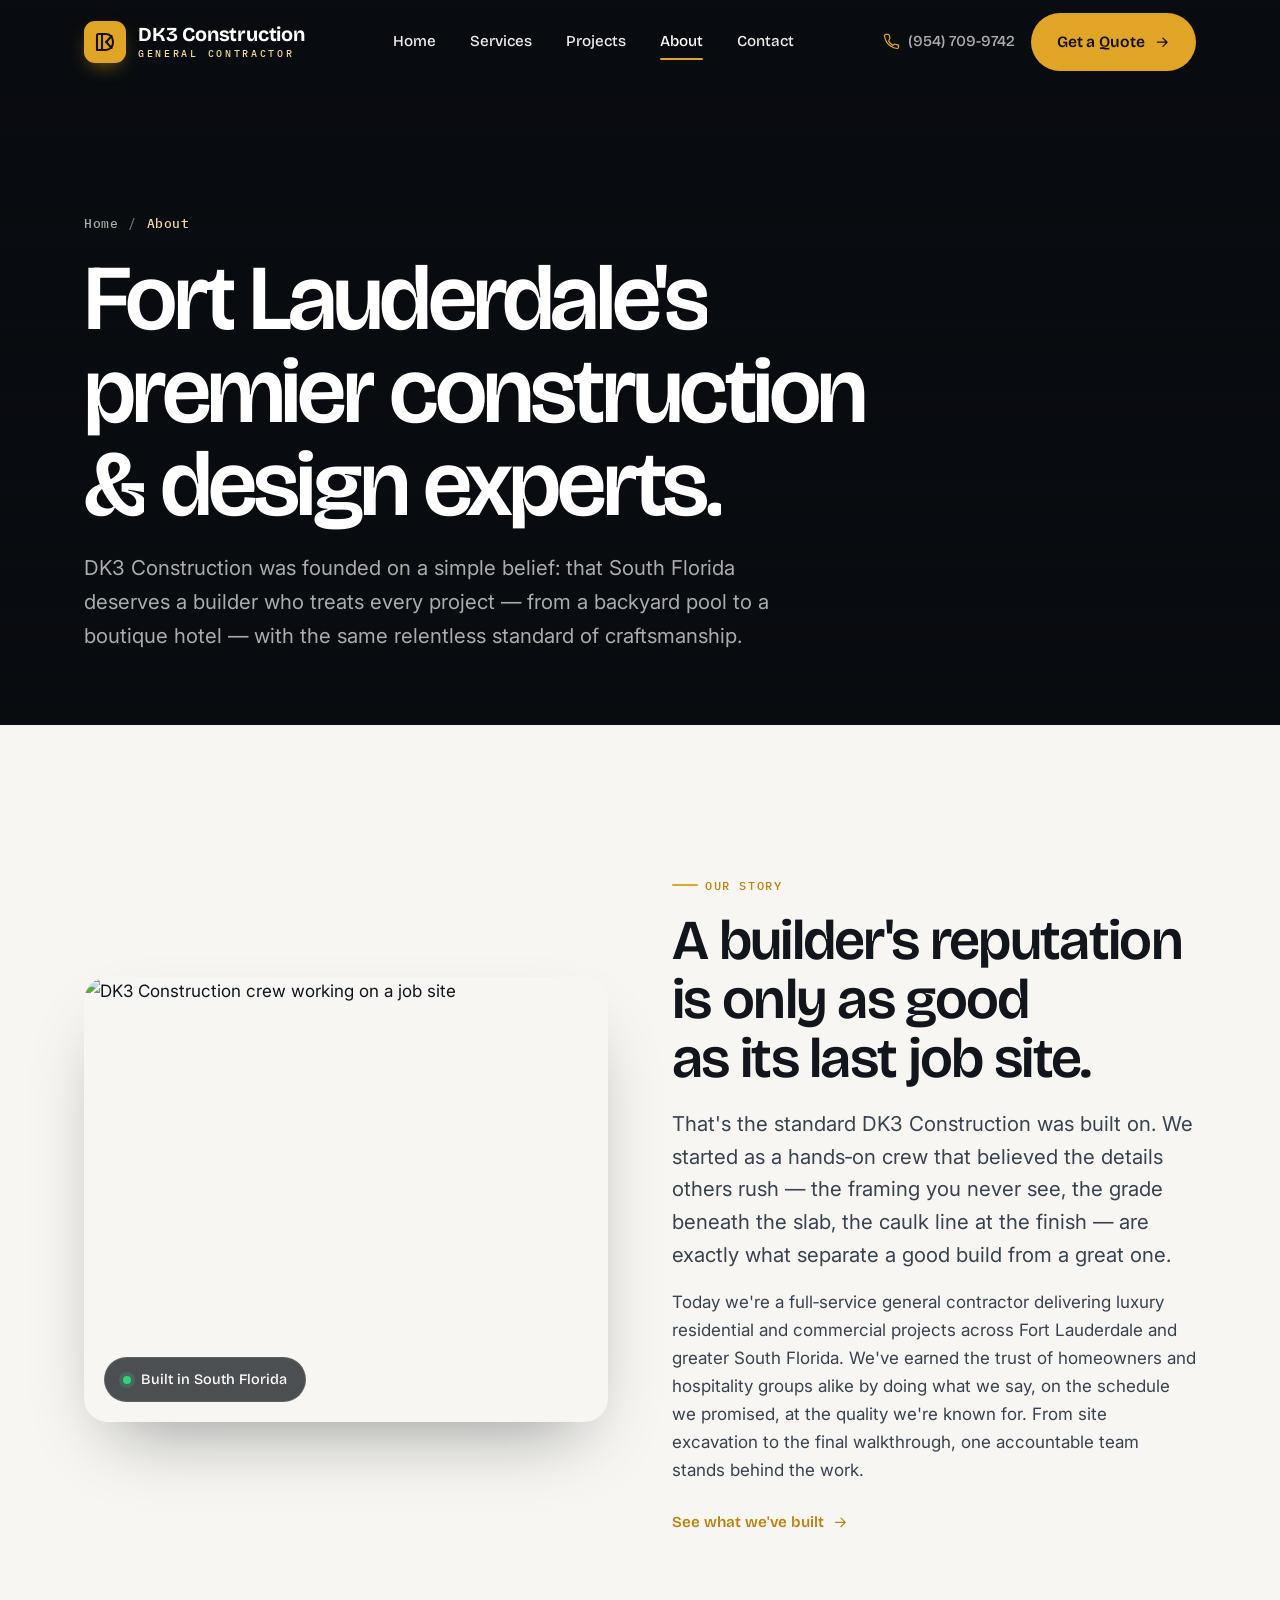
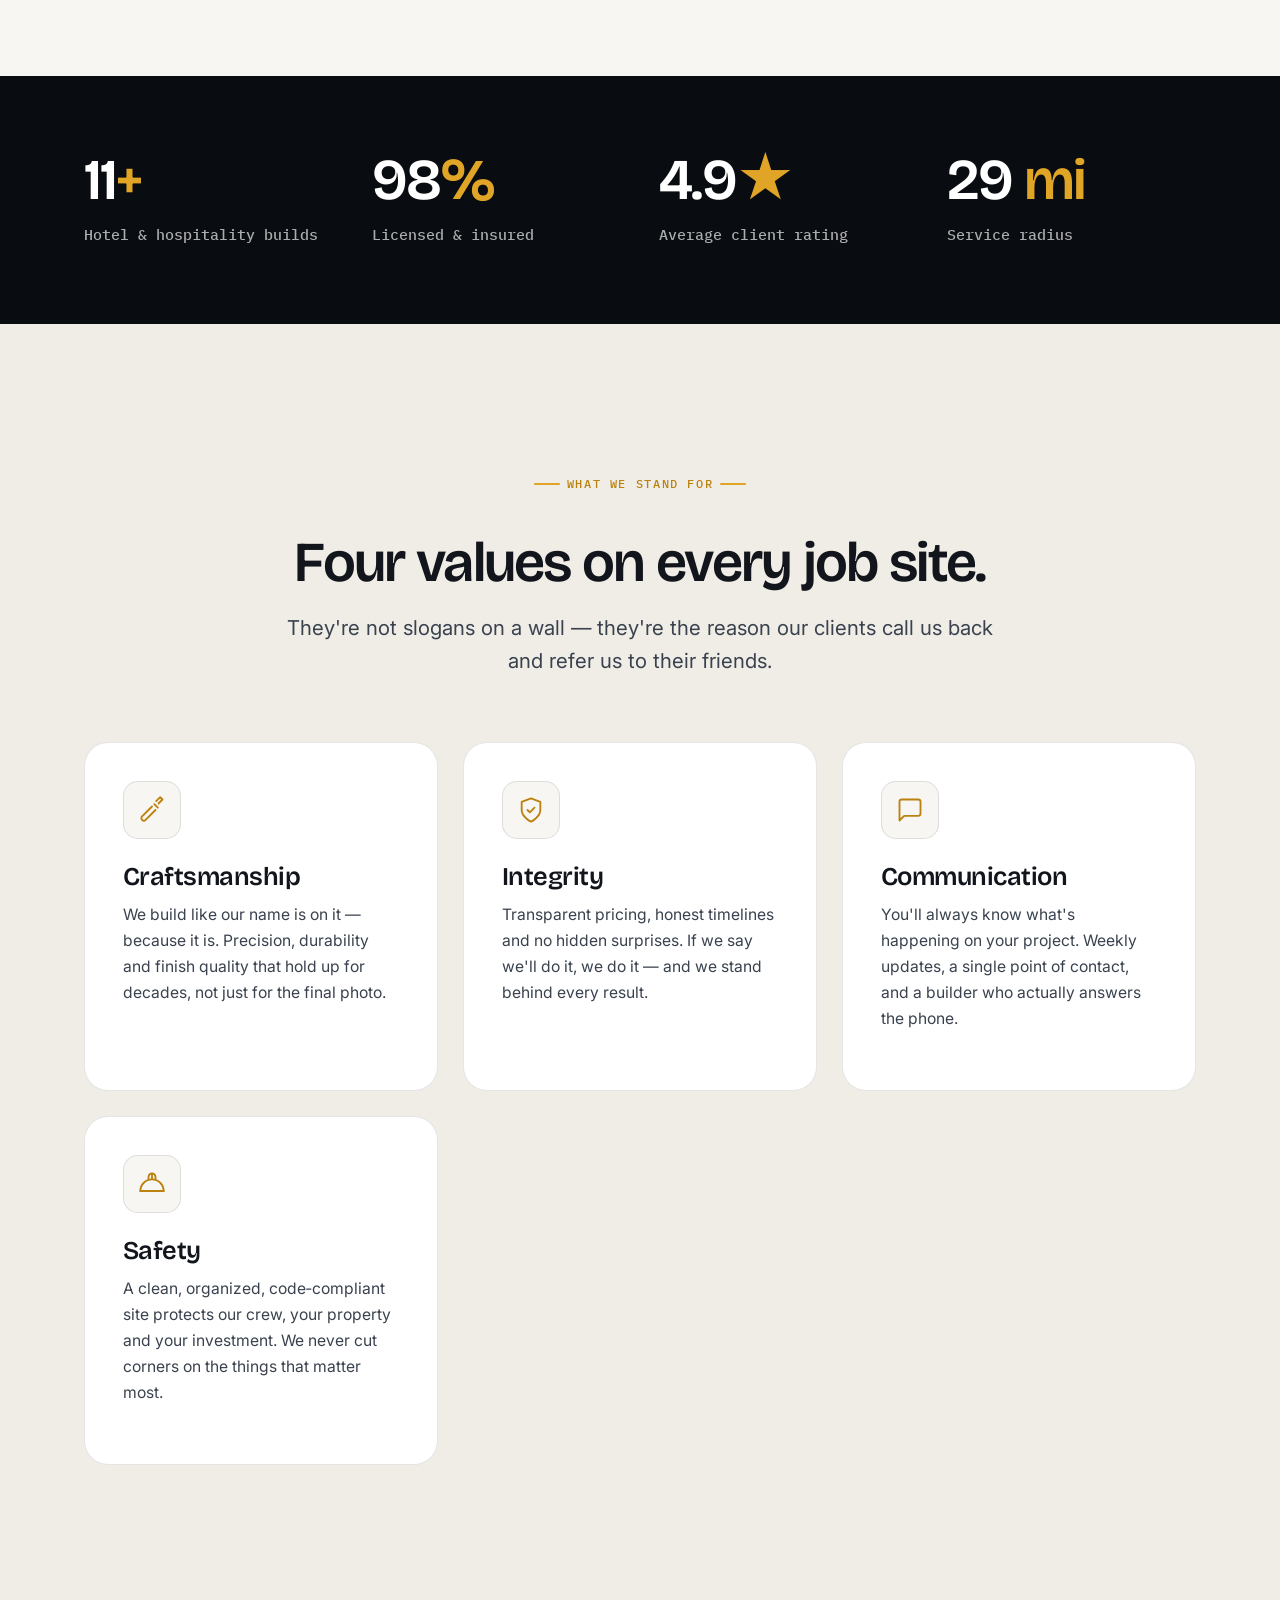
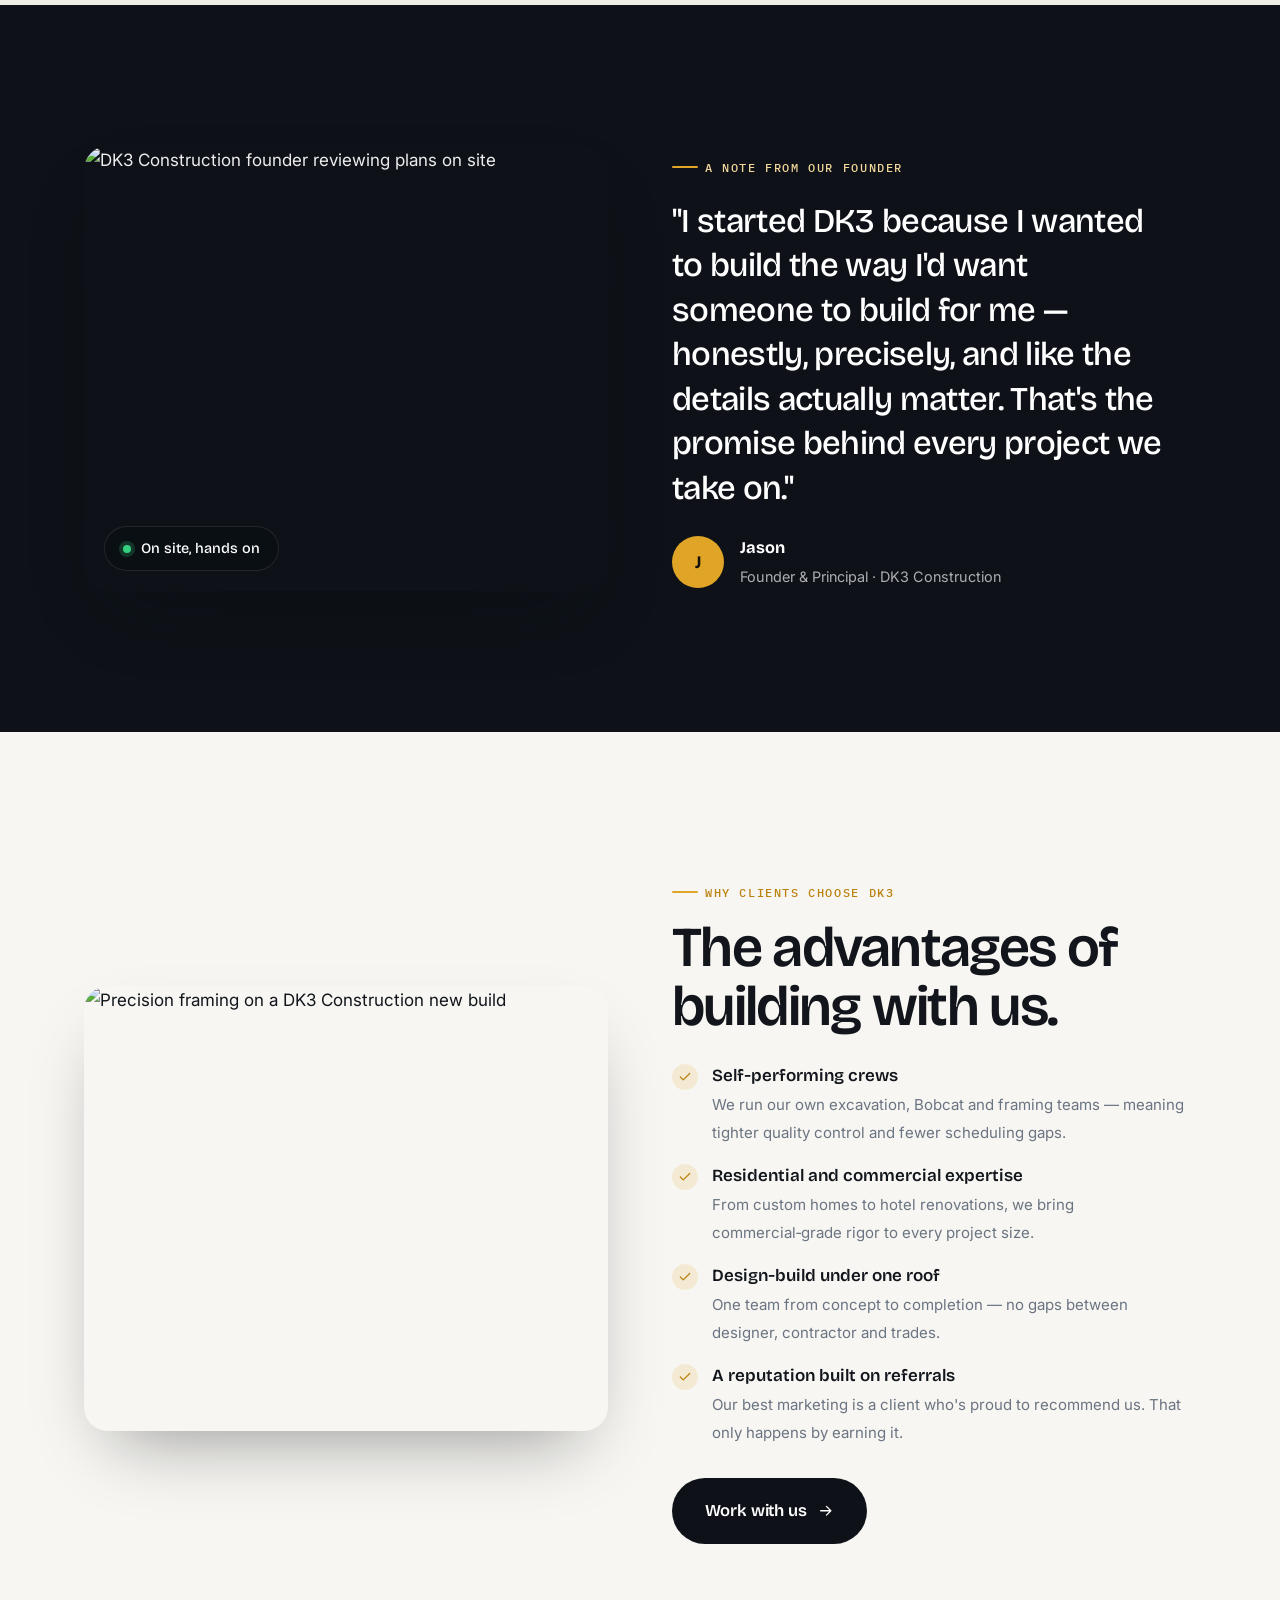
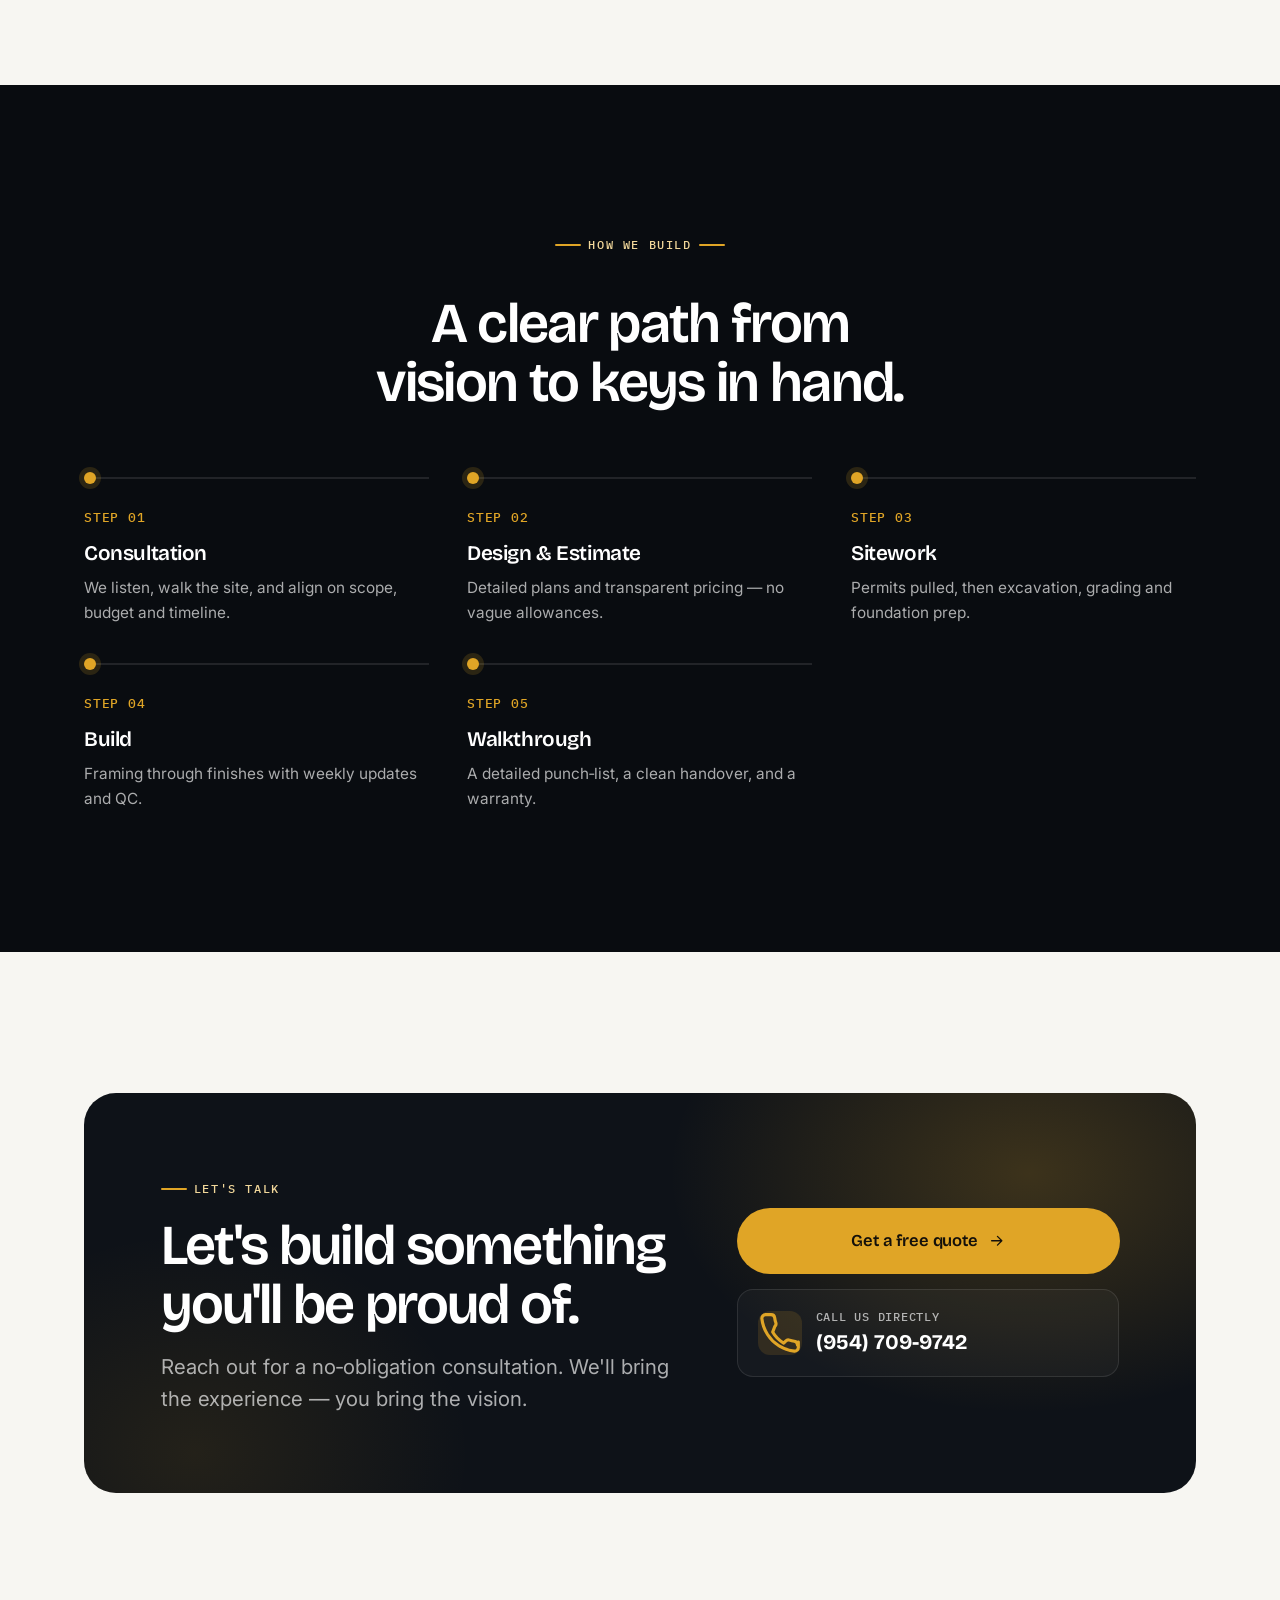
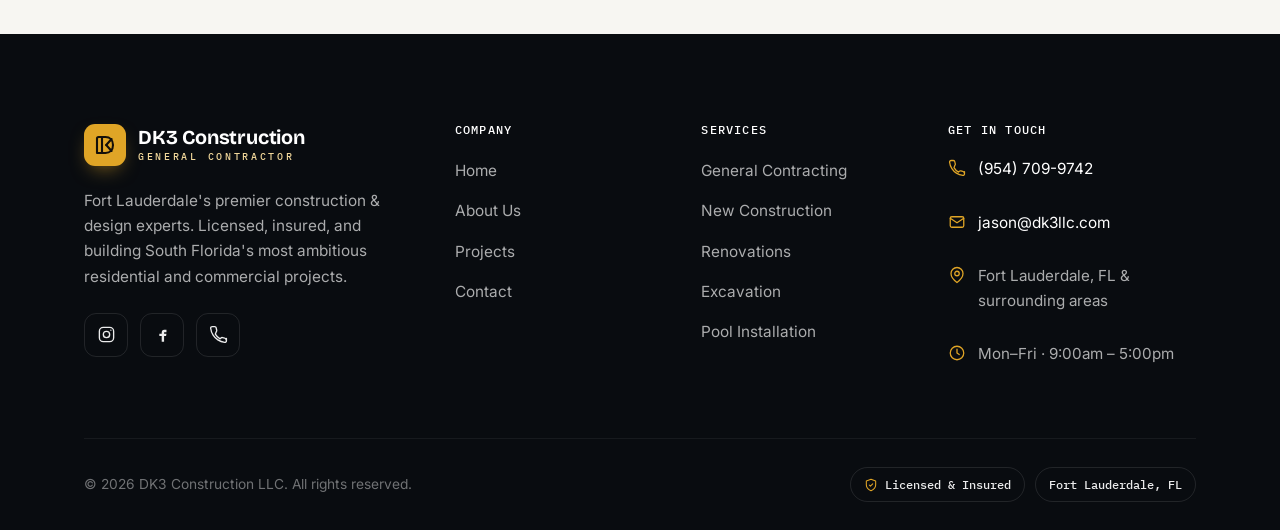
==== commit b776d350: "Cache-bust versioned asset URLs (?v=8) so deploys take effect despite 30-day cache" ====
--- a/about.html
+++ b/about.html
@@ -14,7 +14,7 @@
   <link rel="preconnect" href="https://fonts.gstatic.com" crossorigin />
   <link href="https://fonts.googleapis.com/css2?family=Inter:wght@400;500;600;700&family=Bricolage+Grotesque:wght@400;500;600;700;800&family=IBM+Plex+Mono:wght@400;500;600&display=swap" rel="stylesheet" />
   <link rel="preconnect" href="https://images.unsplash.com" crossorigin />
-  <link rel="stylesheet" href="css/styles.css" />
+  <link rel="stylesheet" href="css/styles.css?v=8" />
   <noscript><style>.intro{display:none!important}body.intro-active{overflow:auto!important}</style></noscript>
 </head>
 <body class="intro-active">
@@ -215,7 +215,7 @@
   </footer>
 
   <button class="to-top" aria-label="Back to top"><svg viewBox="0 0 24 24" fill="none" stroke="currentColor" stroke-width="2" stroke-linecap="round" stroke-linejoin="round"><path d="M12 19V5M5 12l7-7 7 7"/></svg></button>
-  <script src="js/vendor/lenis.min.js" defer></script>
-  <script src="js/main.js" defer></script>
+  <script src="js/vendor/lenis.min.js?v=8" defer></script>
+  <script src="js/main.js?v=8" defer></script>
 </body>
 </html>
--- a/css/styles.css
+++ b/css/styles.css
@@ -1460,7 +1460,7 @@
    A pinned, cinematic 3-stage crossfade with serif kinetic type,
    a chapter index and a progress bar. Recreates the reel effect.
    ============================================================= */
-.xform { position: relative; height: 340vh; background: #000; }
+.xform { position: relative; height: 520vh; background: #000; } /* longer scrub room for the 35s piece-by-piece build */
 .xform__sticky { position: sticky; top: 0; height: 100vh; overflow: hidden; }
 .xform__layer { position: absolute; inset: 0; opacity: 0; will-change: opacity; }
 .xform__layer img { width: 100%; height: 100%; object-fit: cover; transform: scale(1.06); }
@@ -1643,3 +1643,53 @@
 .lenis.lenis-smooth [data-lenis-prevent] { overscroll-behavior: contain; }
 .lenis.lenis-stopped { overflow: hidden; }
 .lenis.lenis-smooth iframe { pointer-events: none; }
+
+/* =============================================================
+   29 · REDESIGN ELEVATION — bolder scale, cinematic scroll reveals,
+        dramatic page heroes. Shared layer: every page levels up.
+   ============================================================= */
+
+/* — Bolder typographic scale + more breathing room — */
+.display { font-size: clamp(3rem, 8.4vw, 6.8rem); letter-spacing: -0.045em; line-height: 0.98; }
+.h1 { font-size: clamp(2.5rem, 6vw, 4.7rem); letter-spacing: -0.035em; line-height: 1.02; }
+.h2 { font-size: clamp(2.05rem, 4.4vw, 3.6rem); letter-spacing: -0.03em; line-height: 1.05; }
+.lead { font-size: clamp(1.12rem, 1.6vw, 1.42rem); }
+.section { padding-block: clamp(88px, 11vw, 170px); }
+
+/* — Cinematic scroll reveals: richer distance + directional/scale/blur variants — */
+.reveal { opacity: 0; transform: translateY(40px); transition: opacity 0.9s var(--ease-2), transform 1s var(--ease-2), filter 0.9s var(--ease-2); will-change: opacity, transform; }
+.reveal.is-visible { opacity: 1; transform: none; filter: none; }
+.reveal--left  { transform: translateX(-48px); }
+.reveal--right { transform: translateX(48px); }
+.reveal--scale { transform: scale(0.9); }
+.reveal--blur  { filter: blur(12px); transform: translateY(26px); }
+.reveal--up-lg { transform: translateY(70px); }
+
+/* auto-stagger the direct children of a .reveal-group as it enters */
+.reveal-group > * { opacity: 0; transform: translateY(36px); transition: opacity 0.8s var(--ease-2), transform 0.9s var(--ease-2); will-change: opacity, transform; }
+.reveal-group.is-visible > * { opacity: 1; transform: none; }
+.reveal-group.is-visible > *:nth-child(1) { transition-delay: 0.04s; }
+.reveal-group.is-visible > *:nth-child(2) { transition-delay: 0.11s; }
+.reveal-group.is-visible > *:nth-child(3) { transition-delay: 0.18s; }
+.reveal-group.is-visible > *:nth-child(4) { transition-delay: 0.25s; }
+.reveal-group.is-visible > *:nth-child(5) { transition-delay: 0.32s; }
+.reveal-group.is-visible > *:nth-child(6) { transition-delay: 0.39s; }
+.reveal-group.is-visible > *:nth-child(7) { transition-delay: 0.46s; }
+.reveal-group.is-visible > *:nth-child(8) { transition-delay: 0.53s; }
+
+/* — Dramatic page heroes (Services / Projects / About / Contact all level up) — */
+.page-hero {
+  min-height: clamp(62vh, 72vh + 6vw, 92vh);
+  display: flex; align-items: flex-end;
+  padding-block: clamp(150px, 22vh, 260px) clamp(56px, 8vh, 100px);
+  overflow: hidden;
+}
+.page-hero__media img { opacity: 0.6; transform: scale(1.06); }
+.page-hero::after { background: linear-gradient(180deg, rgba(9,12,16,0.55) 0%, rgba(9,12,16,0.25) 40%, rgba(9,12,16,0.9) 100%); }
+.page-hero h1 { font-size: clamp(2.9rem, 7.4vw, 5.8rem); letter-spacing: -0.04em; line-height: 1.0; max-width: 15ch; }
+.page-hero p { font-size: clamp(1.14rem, 1.6vw, 1.42rem); max-width: 56ch; }
+.page-hero .breadcrumb { margin-bottom: 6px; }
+
+@media (prefers-reduced-motion: reduce) {
+  .reveal, .reveal-group > * { opacity: 1 !important; transform: none !important; filter: none !important; transition: none !important; }
+}
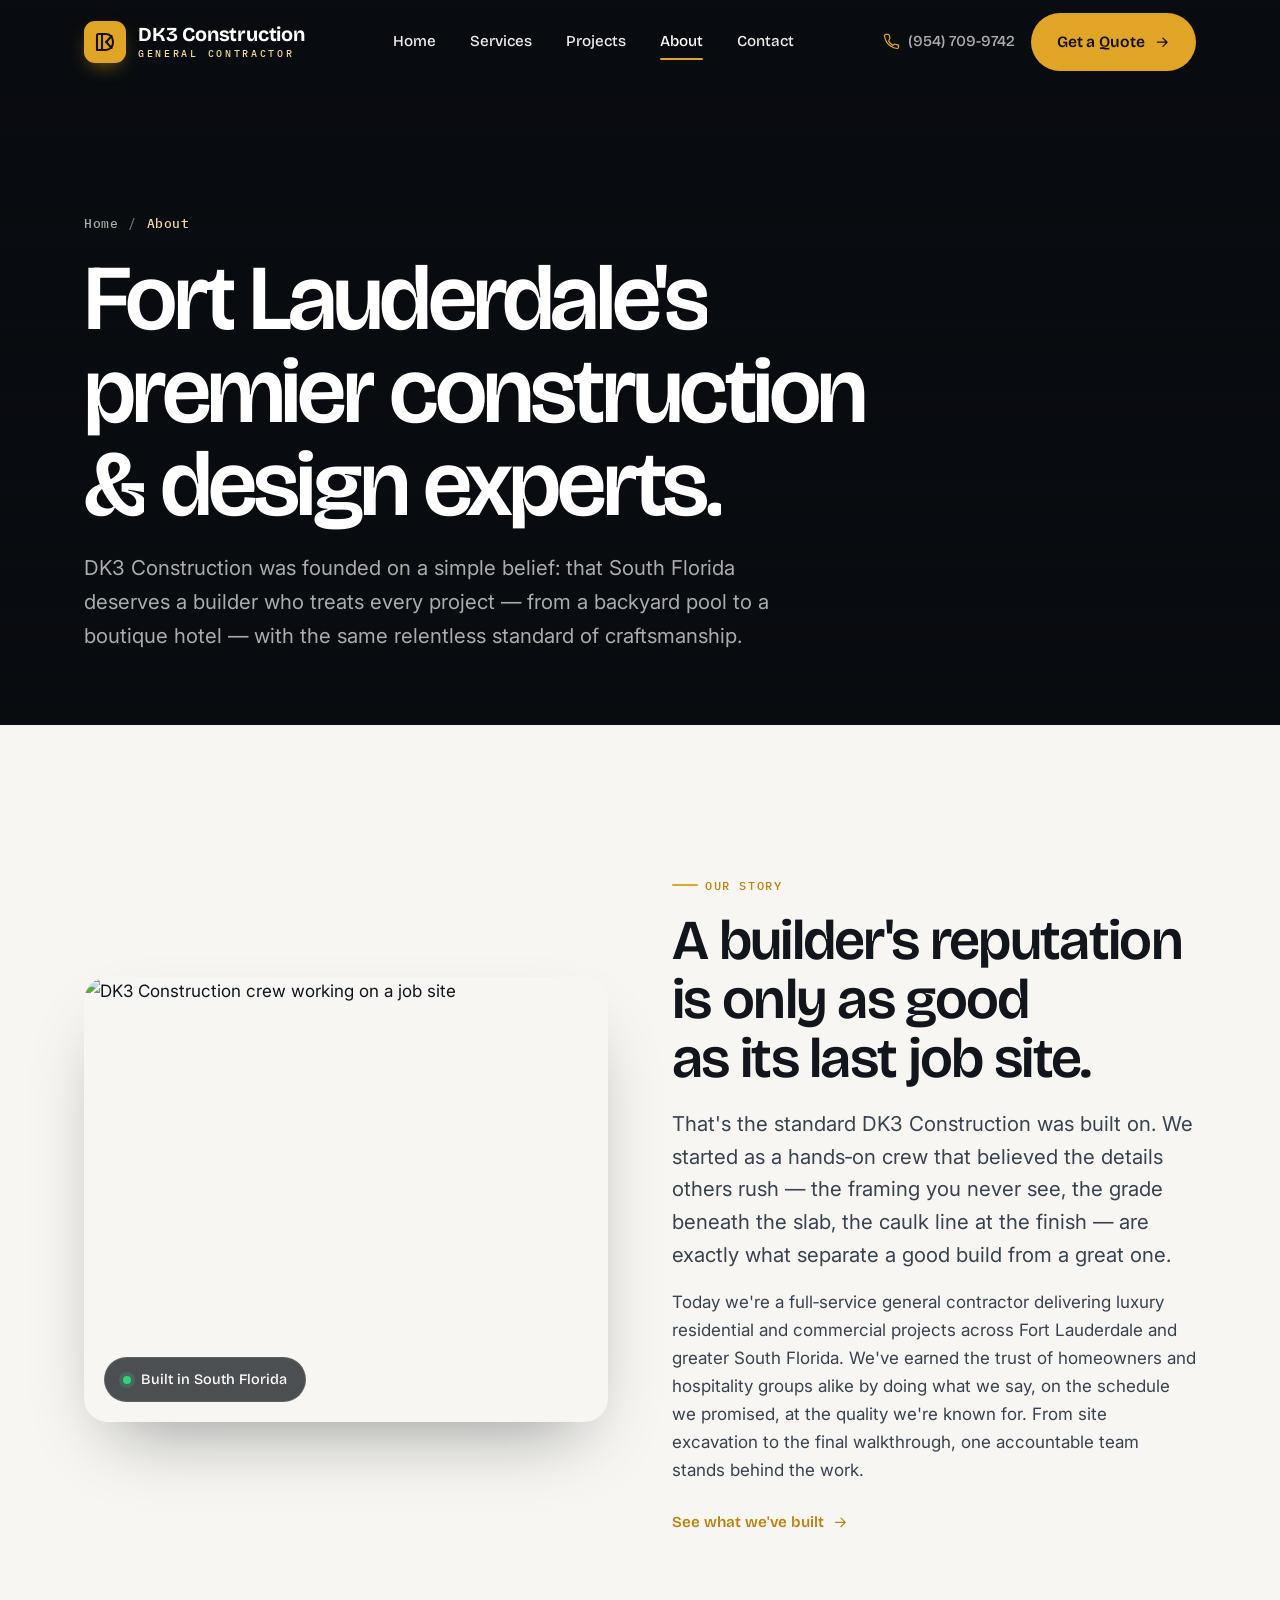
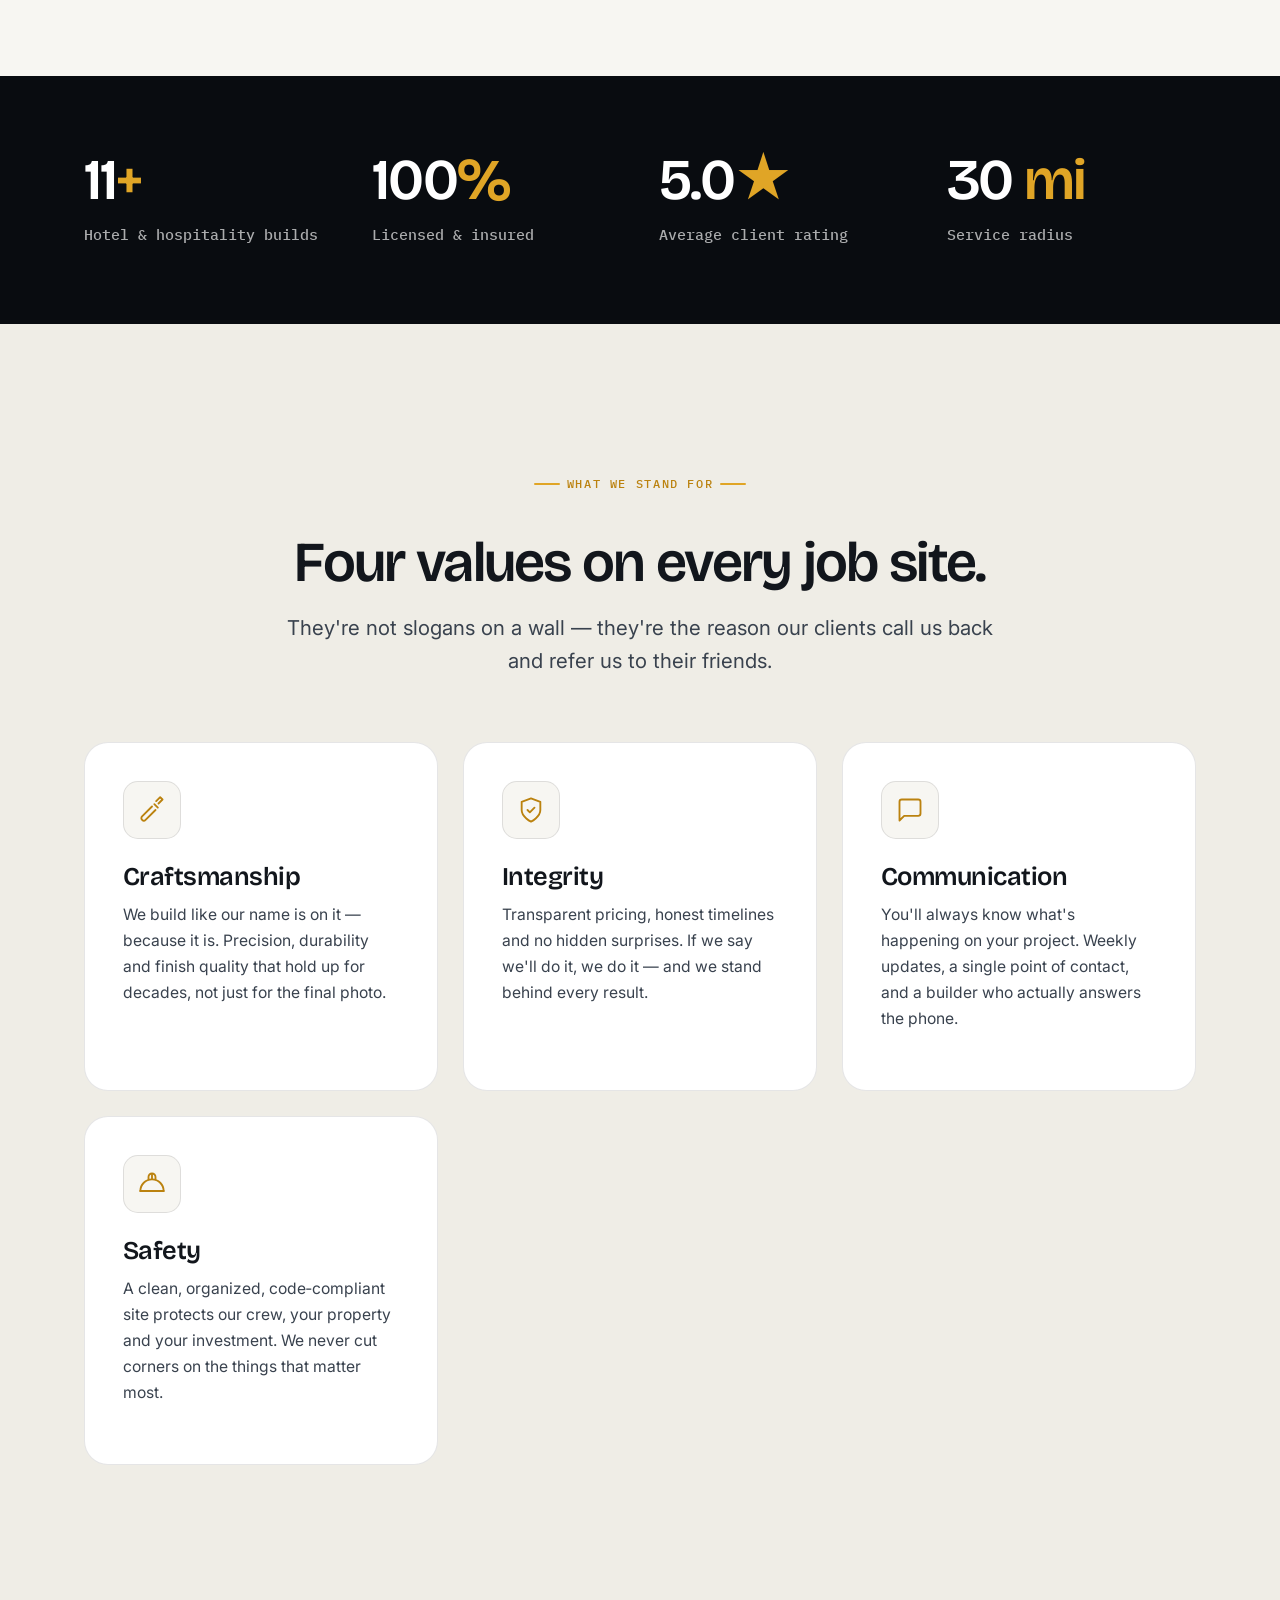
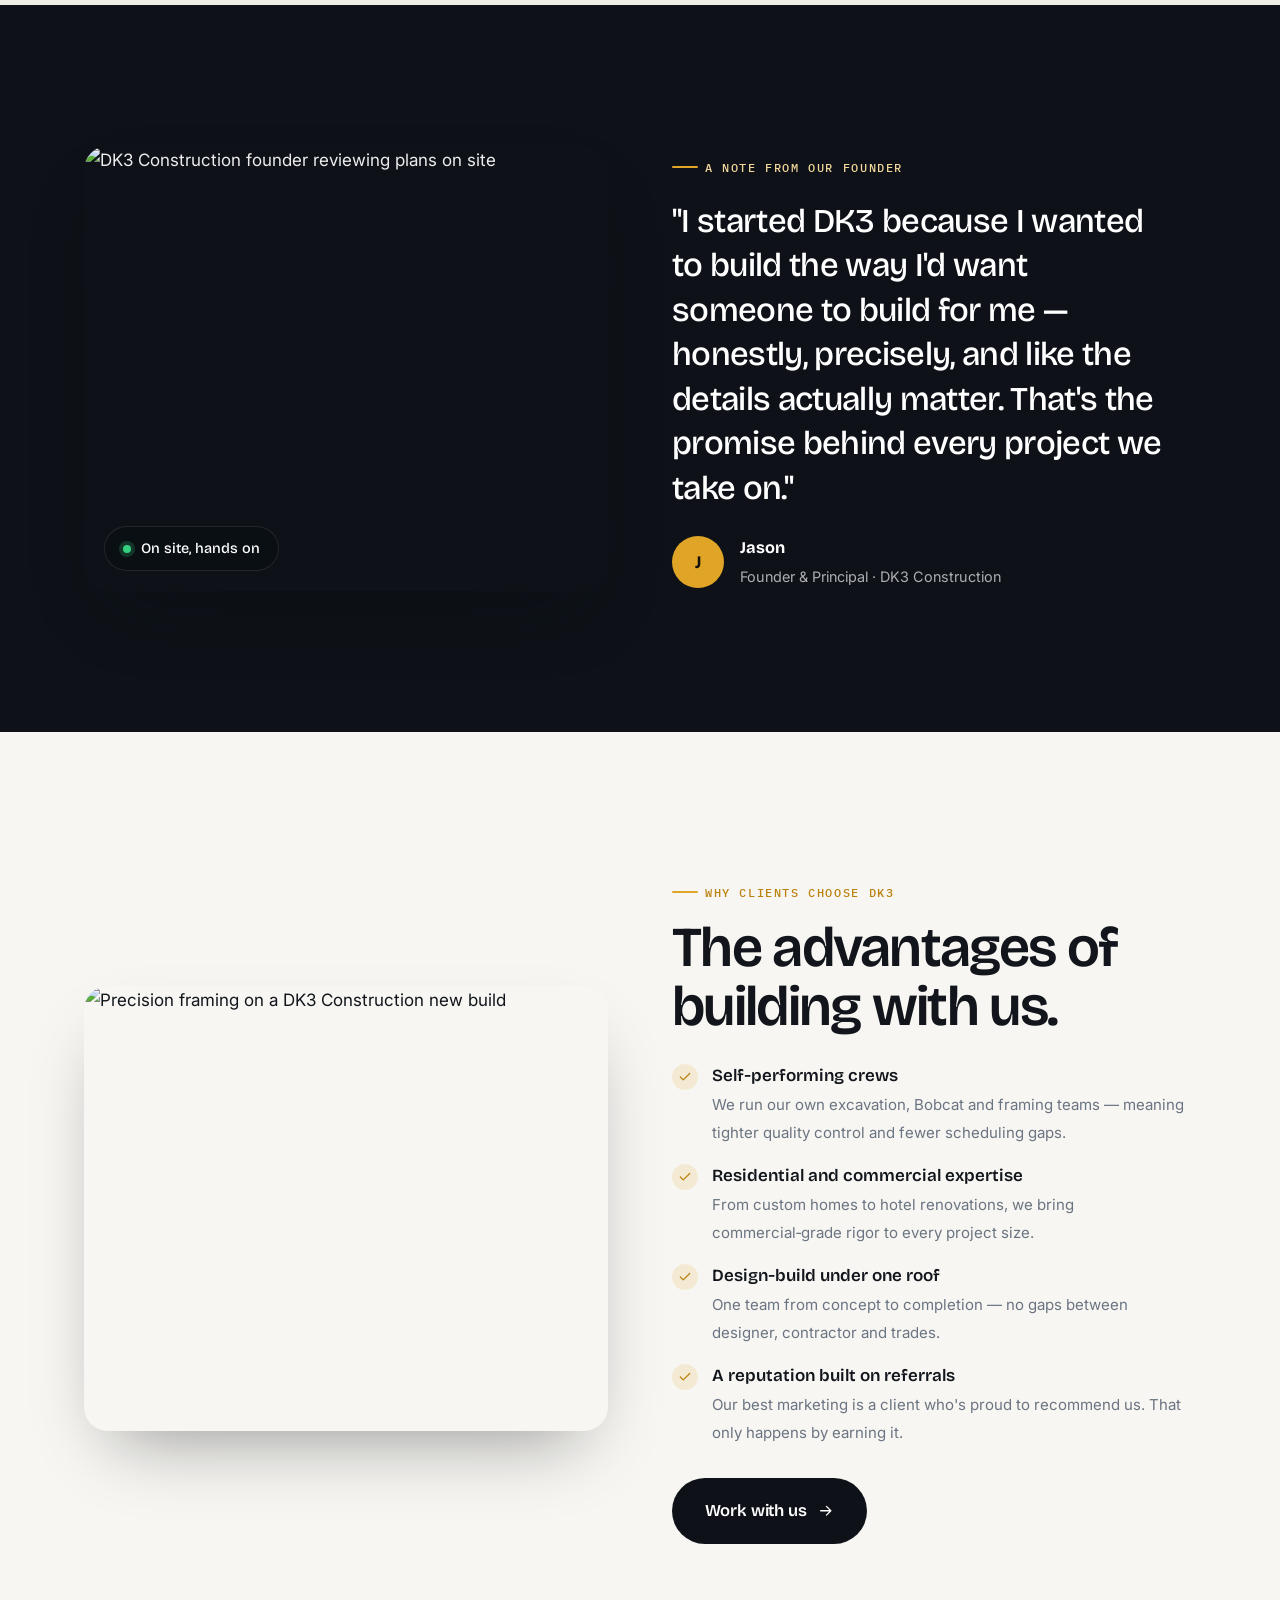
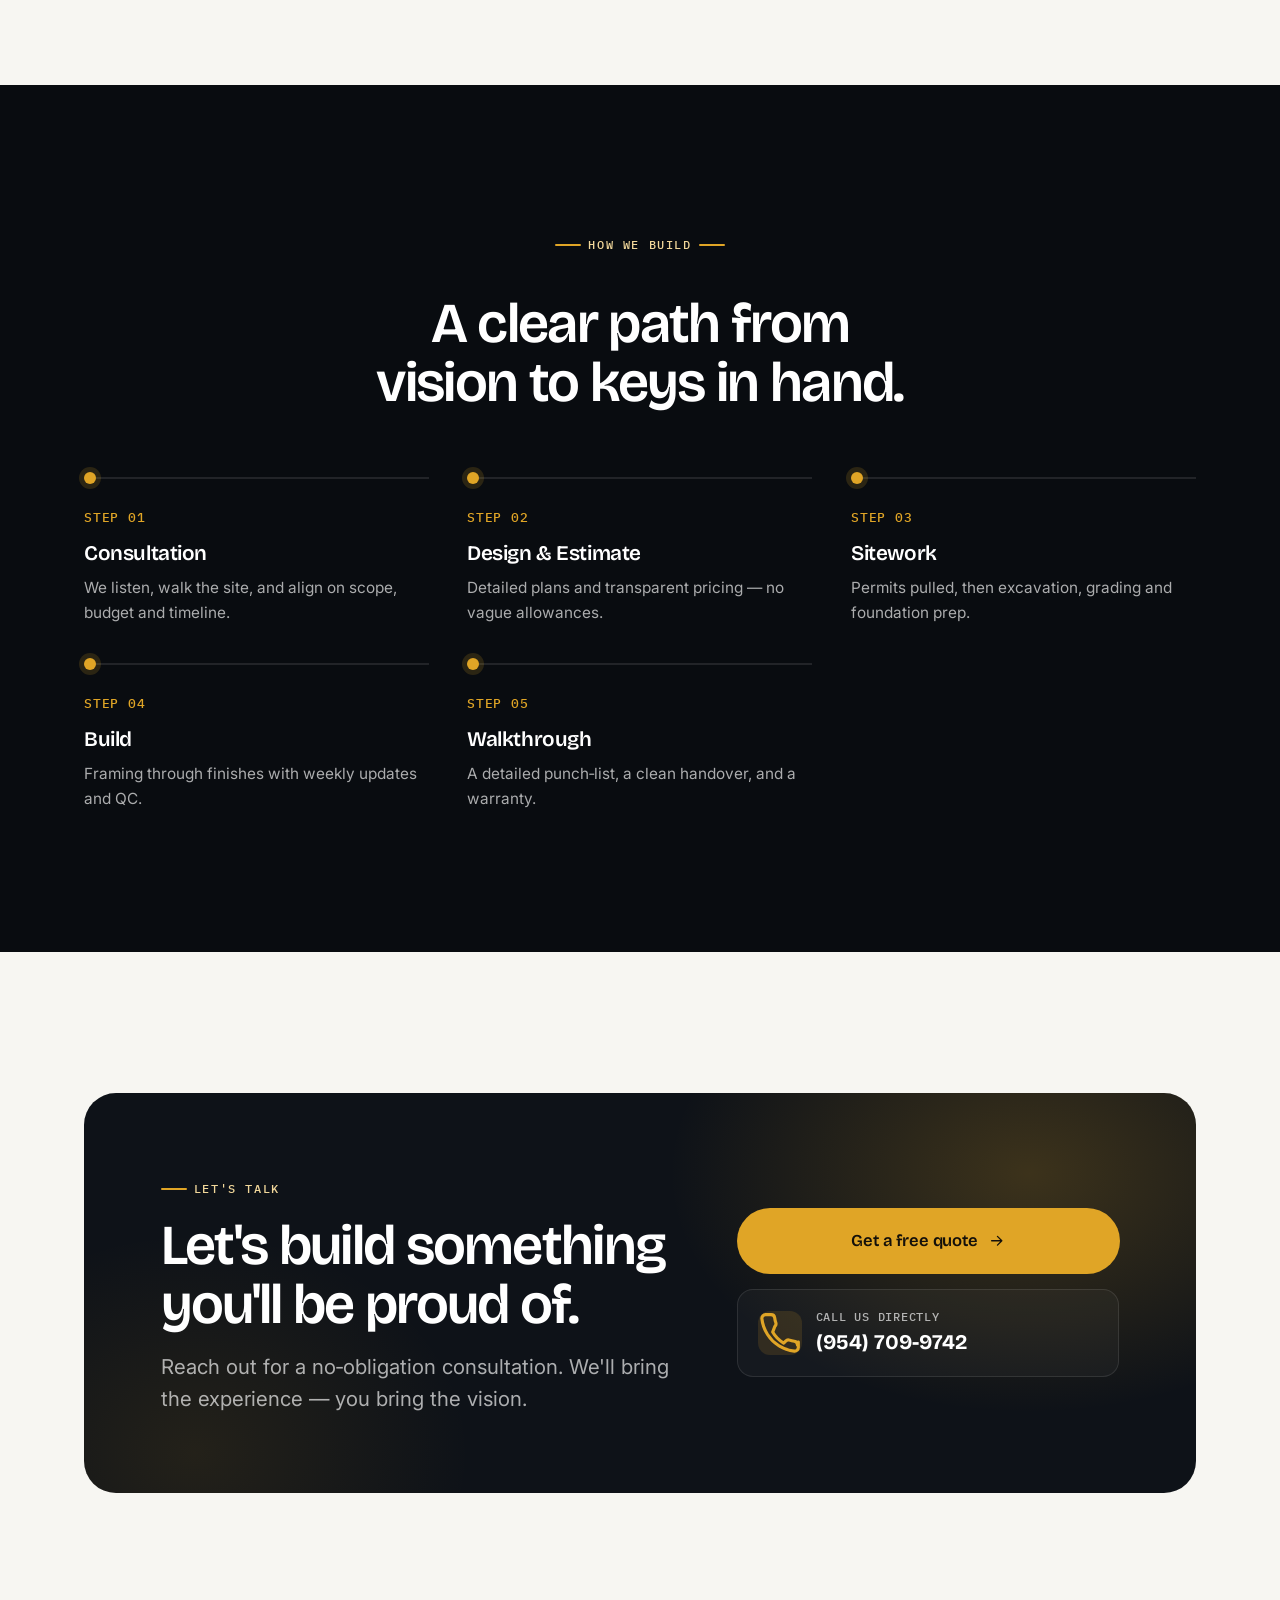
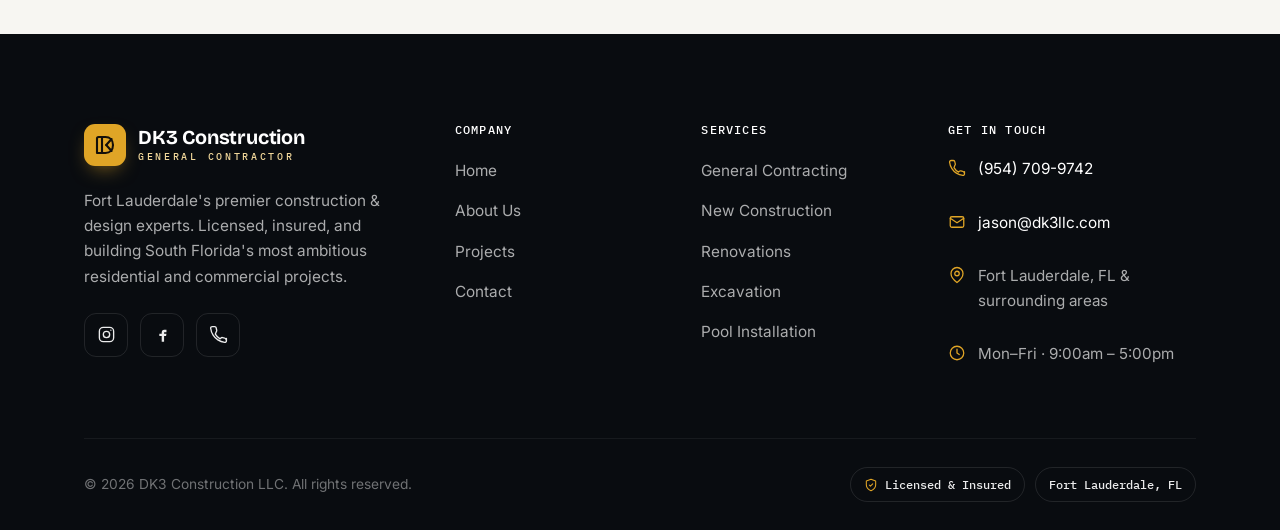
==== commit afa079b4: "Anti-jank scrub pipeline: pre-decoded GPU bitmap window Real-hardware stutter traced to synchronous " ====
--- a/about.html
+++ b/about.html
@@ -14,7 +14,7 @@
   <link rel="preconnect" href="https://fonts.gstatic.com" crossorigin />
   <link href="https://fonts.googleapis.com/css2?family=Inter:wght@400;500;600;700&family=Bricolage+Grotesque:wght@400;500;600;700;800&family=IBM+Plex+Mono:wght@400;500;600&display=swap" rel="stylesheet" />
   <link rel="preconnect" href="https://images.unsplash.com" crossorigin />
-  <link rel="stylesheet" href="css/styles.css?v=8" />
+  <link rel="stylesheet" href="css/styles.css?v=10" />
   <noscript><style>.intro{display:none!important}body.intro-active{overflow:auto!important}</style></noscript>
 </head>
 <body class="intro-active">
@@ -215,7 +215,7 @@
   </footer>
 
   <button class="to-top" aria-label="Back to top"><svg viewBox="0 0 24 24" fill="none" stroke="currentColor" stroke-width="2" stroke-linecap="round" stroke-linejoin="round"><path d="M12 19V5M5 12l7-7 7 7"/></svg></button>
-  <script src="js/vendor/lenis.min.js?v=8" defer></script>
-  <script src="js/main.js?v=8" defer></script>
+  <script src="js/vendor/lenis.min.js?v=10" defer></script>
+  <script src="js/main.js?v=10" defer></script>
 </body>
 </html>
--- a/css/styles.css
+++ b/css/styles.css
@@ -1460,7 +1460,7 @@
    A pinned, cinematic 3-stage crossfade with serif kinetic type,
    a chapter index and a progress bar. Recreates the reel effect.
    ============================================================= */
-.xform { position: relative; height: 520vh; background: #000; } /* longer scrub room for the 35s piece-by-piece build */
+.xform { position: relative; height: 640vh; background: #000; } /* generous scrub room: fewer frames per scroll-tick = smoother, more cinematic */
 .xform__sticky { position: sticky; top: 0; height: 100vh; overflow: hidden; }
 .xform__layer { position: absolute; inset: 0; opacity: 0; will-change: opacity; }
 .xform__layer img { width: 100%; height: 100%; object-fit: cover; transform: scale(1.06); }
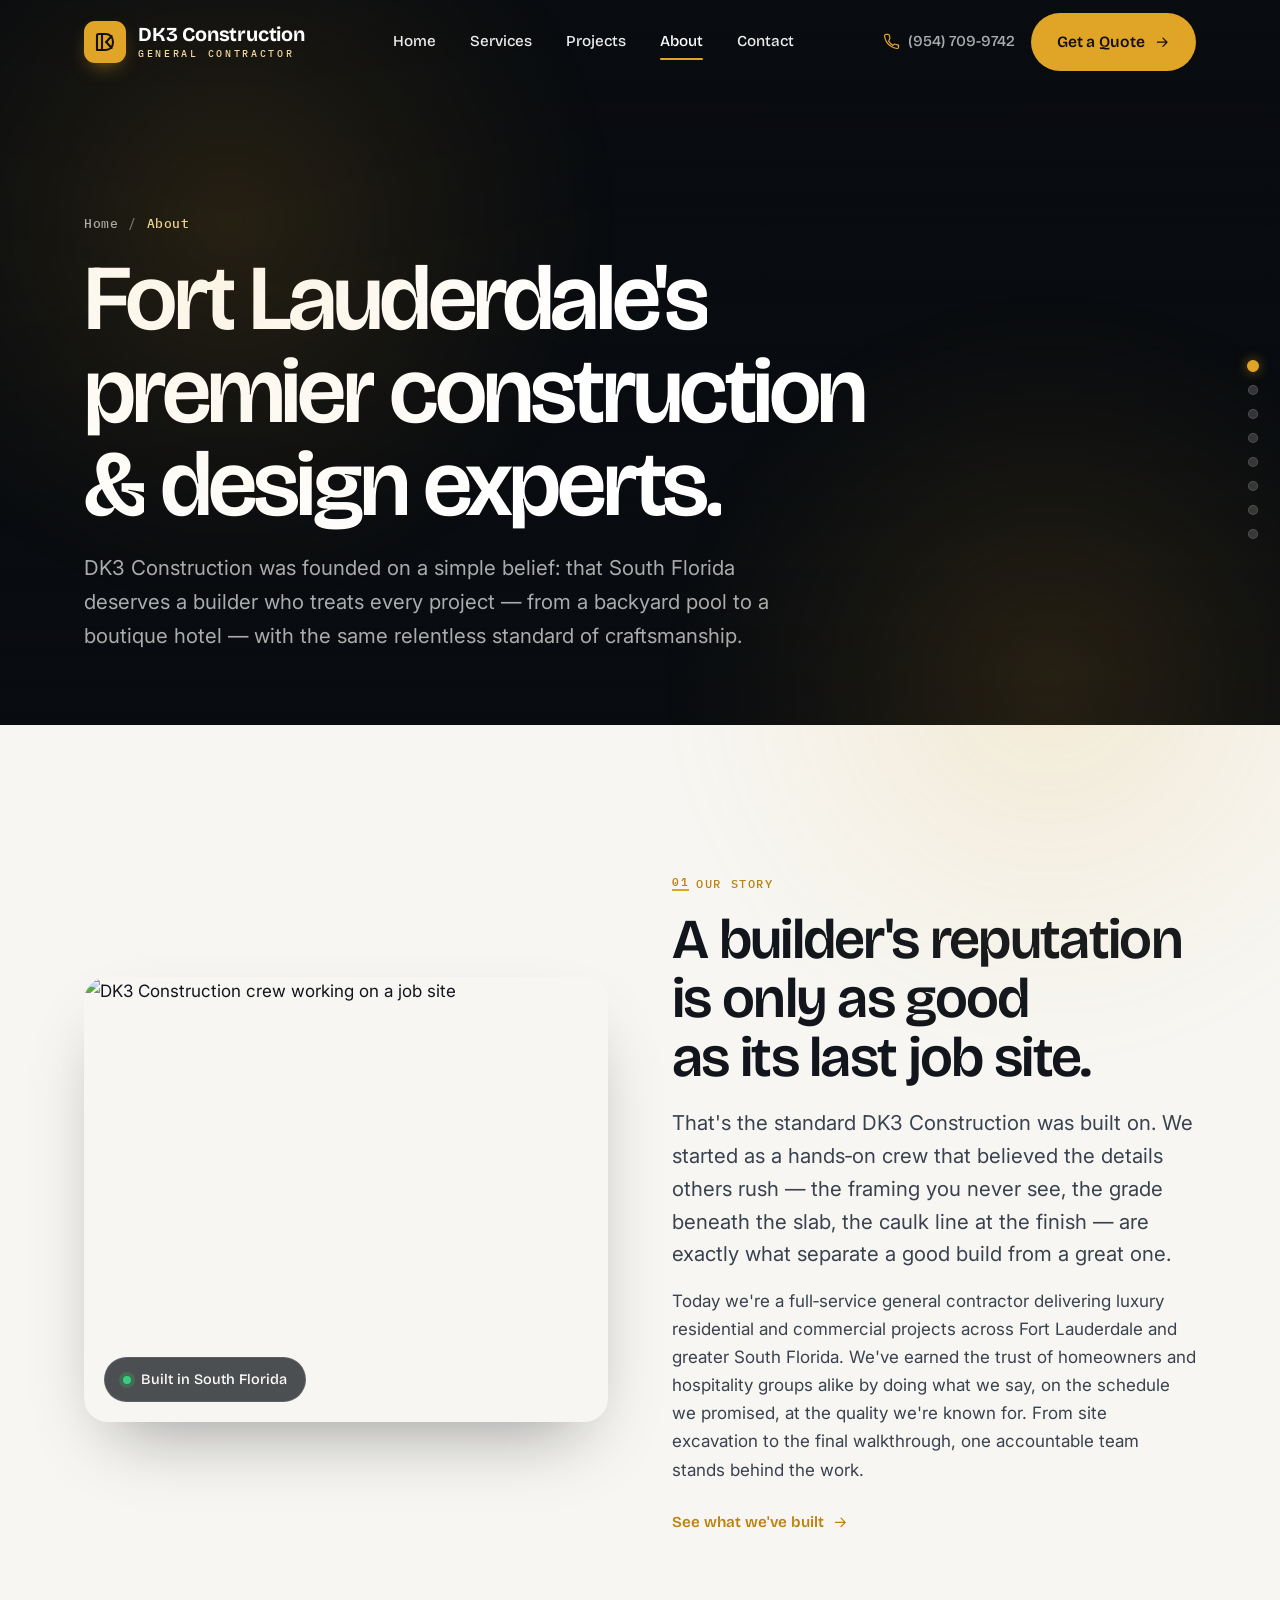
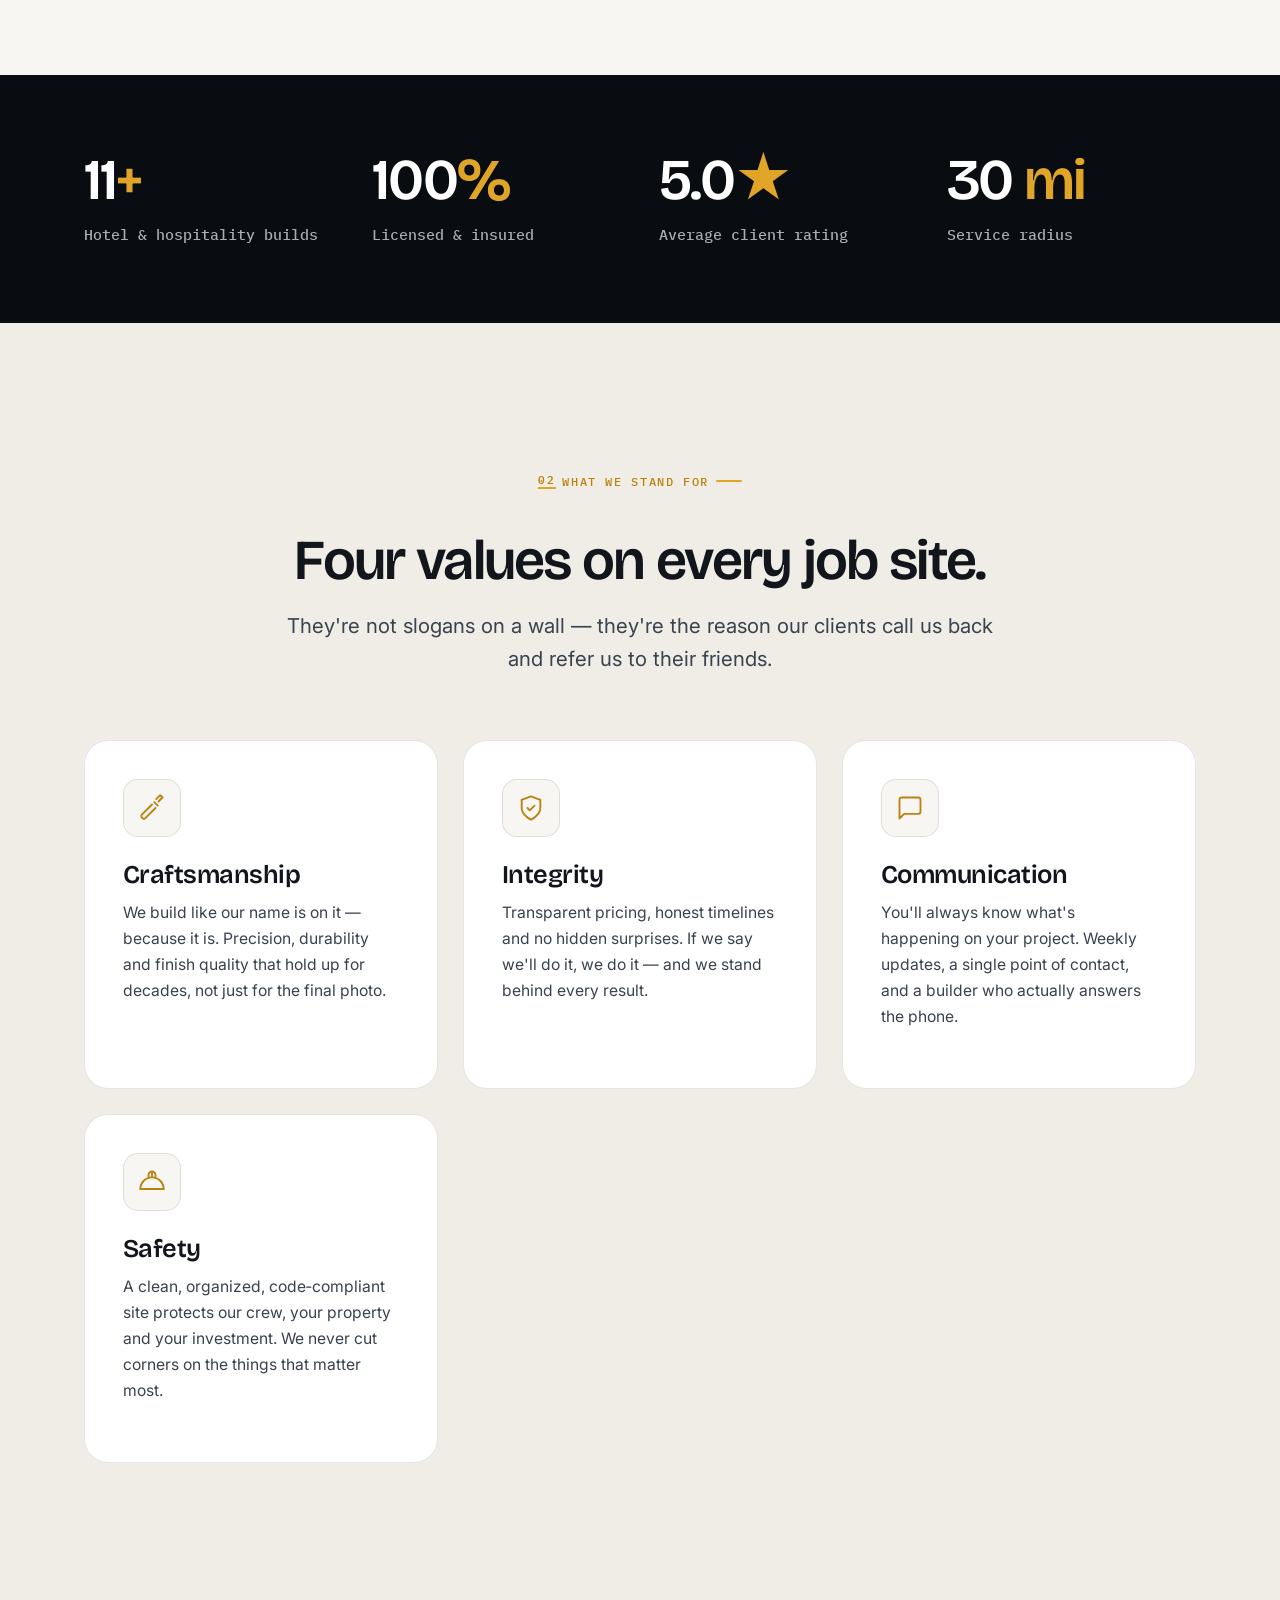
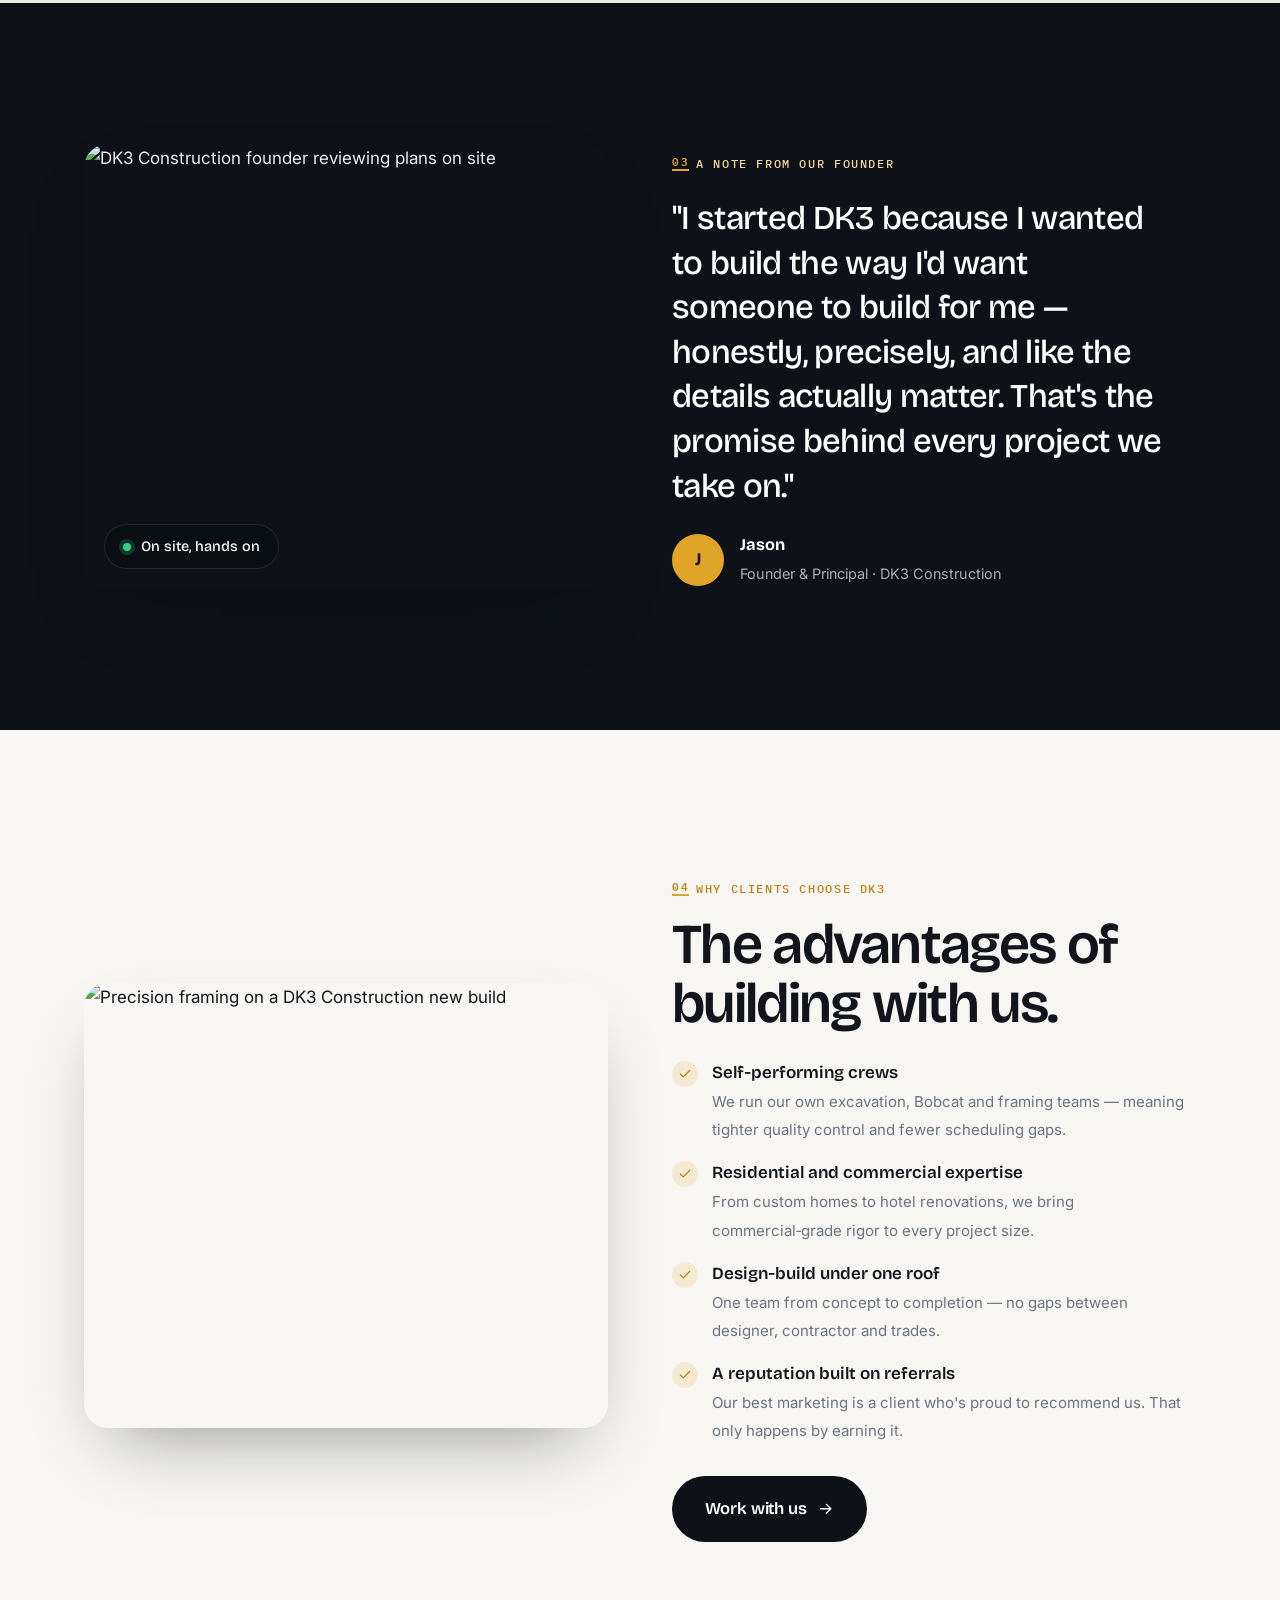
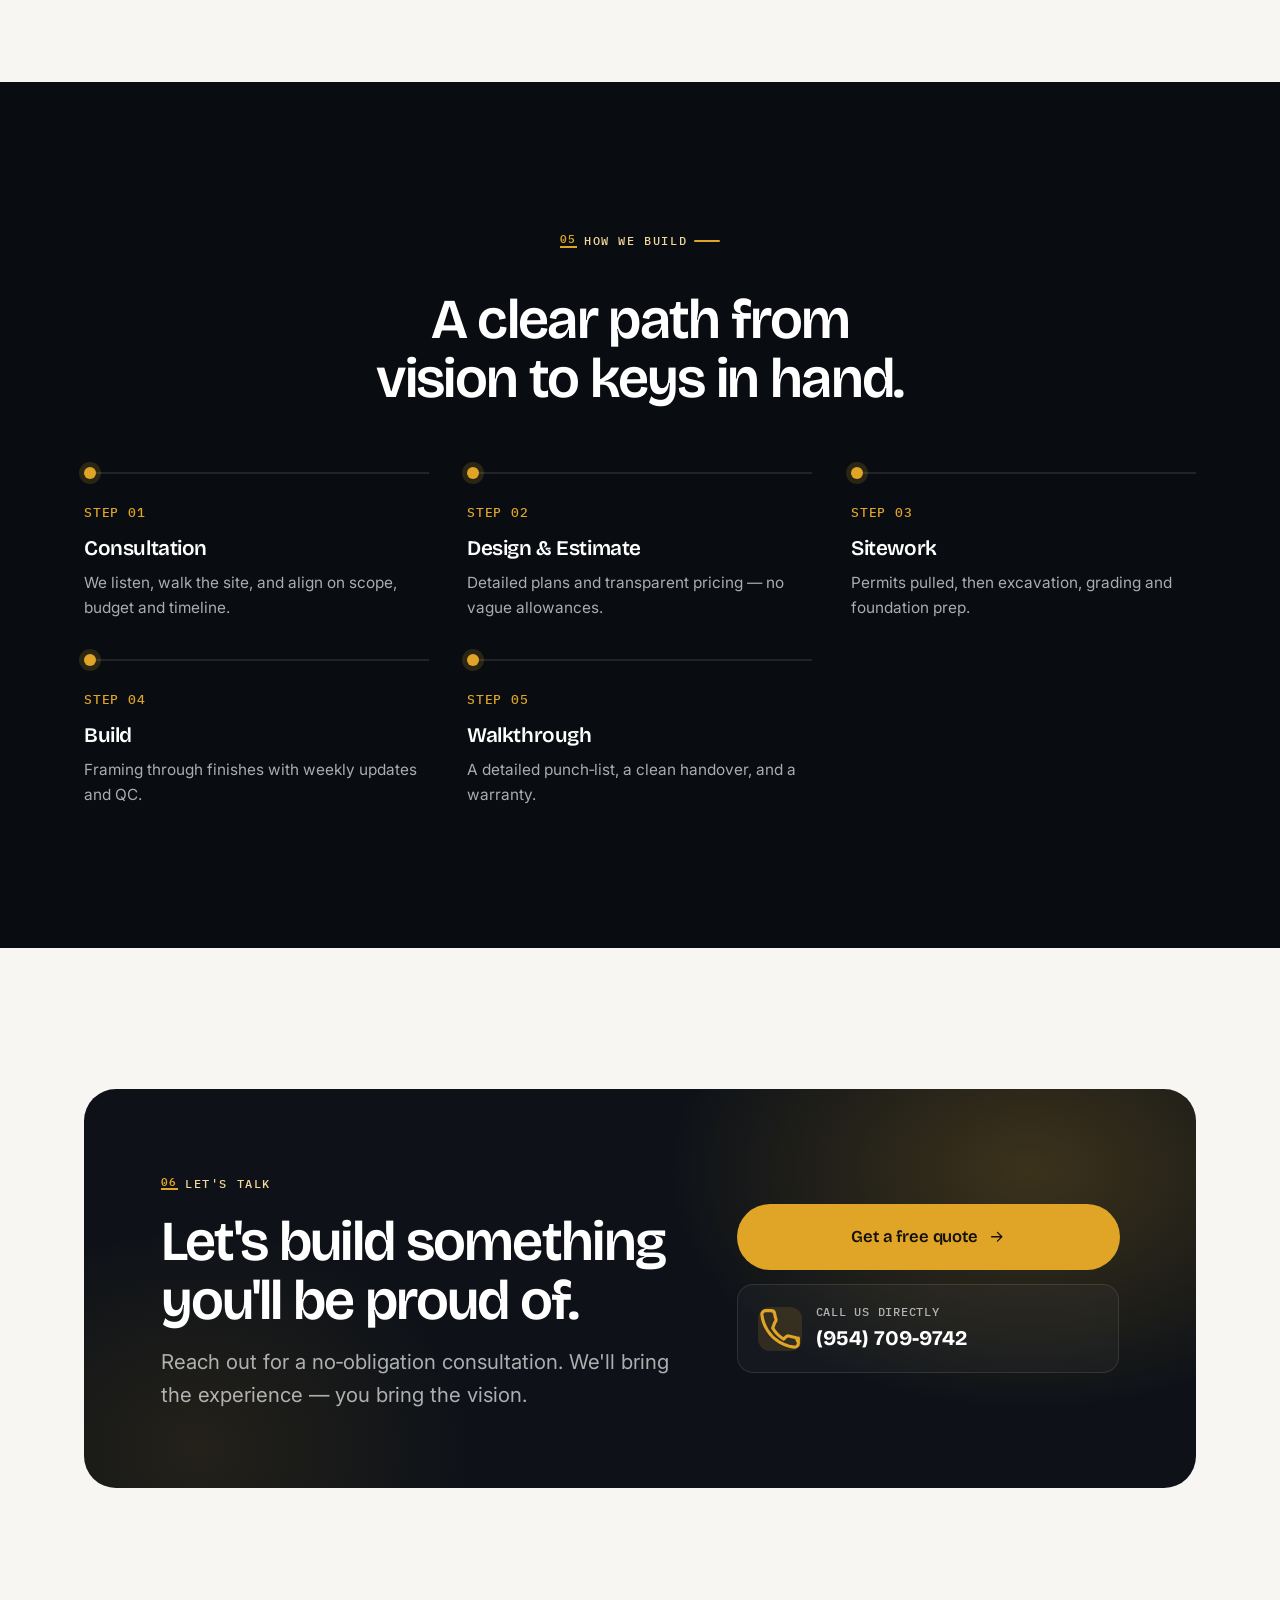
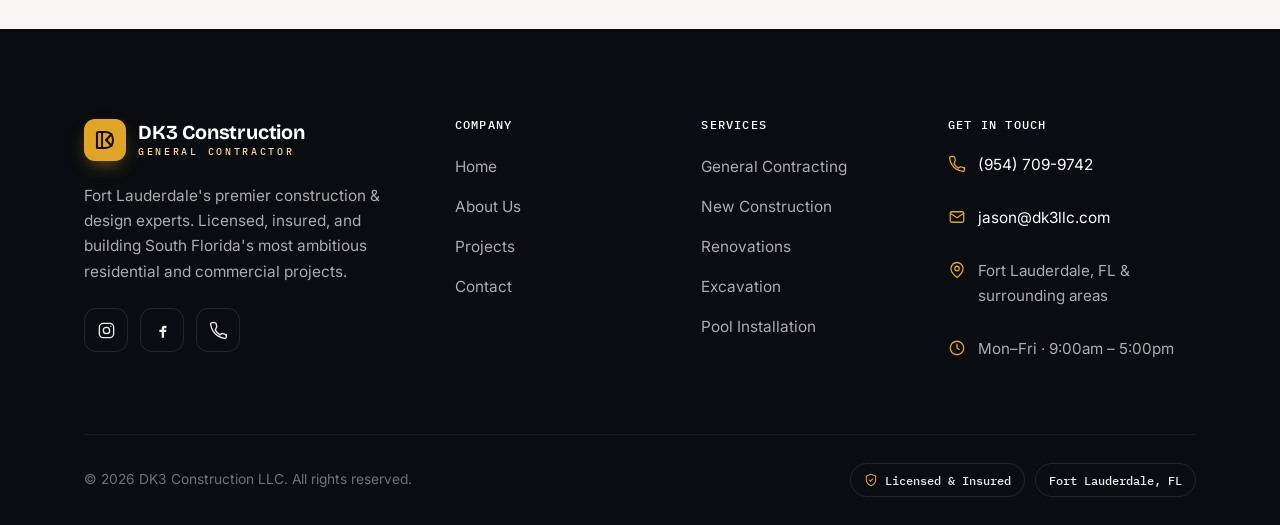
==== commit cbb26a39: "Organized + flashy layer: chapter dot-nav, numbered sections, shine borders, auroras, sheen - Chapte" ====
--- a/about.html
+++ b/about.html
@@ -14,7 +14,7 @@
   <link rel="preconnect" href="https://fonts.gstatic.com" crossorigin />
   <link href="https://fonts.googleapis.com/css2?family=Inter:wght@400;500;600;700&family=Bricolage+Grotesque:wght@400;500;600;700;800&family=IBM+Plex+Mono:wght@400;500;600&display=swap" rel="stylesheet" />
   <link rel="preconnect" href="https://images.unsplash.com" crossorigin />
-  <link rel="stylesheet" href="css/styles.css?v=10" />
+  <link rel="stylesheet" href="css/styles.css?v=11" />
   <noscript><style>.intro{display:none!important}body.intro-active{overflow:auto!important}</style></noscript>
 </head>
 <body class="intro-active">
@@ -215,7 +215,7 @@
   </footer>
 
   <button class="to-top" aria-label="Back to top"><svg viewBox="0 0 24 24" fill="none" stroke="currentColor" stroke-width="2" stroke-linecap="round" stroke-linejoin="round"><path d="M12 19V5M5 12l7-7 7 7"/></svg></button>
-  <script src="js/vendor/lenis.min.js?v=10" defer></script>
-  <script src="js/main.js?v=10" defer></script>
+  <script src="js/vendor/lenis.min.js?v=11" defer></script>
+  <script src="js/main.js?v=11" defer></script>
 </body>
 </html>
--- a/css/styles.css
+++ b/css/styles.css
@@ -1693,3 +1693,91 @@
 @media (prefers-reduced-motion: reduce) {
   .reveal, .reveal-group > * { opacity: 1 !important; transform: none !important; filter: none !important; transition: none !important; }
 }
+
+/* =============================================================
+   30 · ORGANIZED + FLASHY — chapter nav, numbered sections,
+        shine borders, gradient glows, button sheen
+   ============================================================= */
+
+/* — numbered sections: the eyebrow's gold line becomes an auto chapter number — */
+main { counter-reset: chap; }
+main .eyebrow::before {
+  counter-increment: chap;
+  content: counter(chap, decimal-leading-zero);
+  width: auto; height: auto; background: none; border-radius: 0;   /* neutralize the decorative line box */
+  font-family: var(--font-mono); font-weight: 600; font-size: 0.92em;
+  color: var(--gold-600);
+  border-bottom: 2px solid var(--gold);
+  padding-bottom: 2px; line-height: 1;
+}
+main .dark .eyebrow::before, main .eyebrow.on-dark::before { color: var(--gold); }
+
+/* — chapter dot-nav (right edge, all pages, wide screens) — */
+.chapter-nav {
+  position: fixed; right: 22px; top: 50%; transform: translateY(-50%);
+  z-index: 90; display: flex; flex-direction: column; gap: 14px;
+}
+.chapter-nav a {
+  position: relative; width: 10px; height: 10px; border-radius: 50%;
+  background: rgba(128,128,128,0.35); border: 1px solid rgba(128,128,128,0.35);
+  transition: background 0.3s ease, transform 0.3s var(--ease), border-color 0.3s ease;
+}
+.chapter-nav a:hover { transform: scale(1.35); }
+.chapter-nav a.active { background: var(--gold); border-color: var(--gold); box-shadow: 0 0 10px rgba(224,165,38,0.55); transform: scale(1.2); }
+.chapter-nav a .tip {
+  position: absolute; right: 22px; top: 50%; transform: translateY(-50%) translateX(6px);
+  white-space: nowrap; font-family: var(--font-mono); font-size: 0.66rem; letter-spacing: 0.12em;
+  text-transform: uppercase; color: #fff; background: rgba(10,13,17,0.92);
+  padding: 5px 10px; border-radius: 6px; border: 1px solid rgba(255,255,255,0.14);
+  opacity: 0; pointer-events: none; transition: opacity 0.25s ease, transform 0.3s var(--ease);
+}
+.chapter-nav a:hover .tip { opacity: 1; transform: translateY(-50%) translateX(0); }
+@media (max-width: 1099px) { .chapter-nav { display: none; } }
+
+/* — shine border: rotating conic gradient ring on card hover — */
+.card { position: relative; }
+.card::after {
+  content: ""; position: absolute; inset: -1px; border-radius: inherit; padding: 1.5px;
+  background: conic-gradient(from var(--shine-a, 0deg), transparent 0 40deg, rgba(224,165,38,0.9) 90deg, transparent 140deg 360deg);
+  -webkit-mask: linear-gradient(#000 0 0) content-box, linear-gradient(#000 0 0);
+  -webkit-mask-composite: xor; mask-composite: exclude;
+  opacity: 0; transition: opacity 0.35s ease; pointer-events: none;
+}
+@property --shine-a { syntax: "<angle>"; initial-value: 0deg; inherits: false; }
+.card:hover::after { opacity: 1; animation: shineSpin 2.6s linear infinite; }
+@keyframes shineSpin { to { --shine-a: 360deg; } }
+
+/* — gold aurora glows behind the statement + CTA sections — */
+.statement::before { box-shadow: none; }
+.statement, .section.dark:last-of-type { position: relative; overflow: hidden; }
+.aurora {
+  position: absolute; width: 60vw; height: 60vw; max-width: 900px; max-height: 900px;
+  border-radius: 50%; pointer-events: none; z-index: 0;
+  background: radial-gradient(circle, rgba(224,165,38,0.14) 0%, rgba(224,165,38,0.05) 40%, transparent 70%);
+  filter: blur(20px);
+  animation: auroraDrift 14s ease-in-out infinite alternate;
+}
+@keyframes auroraDrift { from { transform: translate(-6%, -4%) scale(1); } to { transform: translate(6%, 5%) scale(1.15); } }
+
+/* — primary button sheen sweep — */
+.btn:not(.btn--ghost) { position: relative; overflow: hidden; }
+.btn:not(.btn--ghost)::before {
+  content: ""; position: absolute; top: 0; bottom: 0; width: 40%;
+  left: -60%; transform: skewX(-20deg);
+  background: linear-gradient(90deg, transparent, rgba(255,255,255,0.45), transparent);
+  animation: btnSheen 4.5s var(--ease) infinite;
+}
+@keyframes btnSheen { 0%, 55% { left: -60%; } 75%, 100% { left: 130%; } }
+
+/* — marquee shimmer — */
+.marquee__item {
+  background: linear-gradient(100deg, var(--on-dark-2) 42%, #fff 50%, var(--on-dark-2) 58%);
+  background-size: 220% 100%;
+  -webkit-background-clip: text; background-clip: text; -webkit-text-fill-color: transparent;
+  animation: marqueeShimmer 6.5s linear infinite;
+}
+@keyframes marqueeShimmer { from { background-position: 220% 0; } to { background-position: -120% 0; } }
+
+@media (prefers-reduced-motion: reduce) {
+  .card:hover::after, .btn:not(.btn--ghost)::before, .aurora, .marquee__item { animation: none !important; }
+}
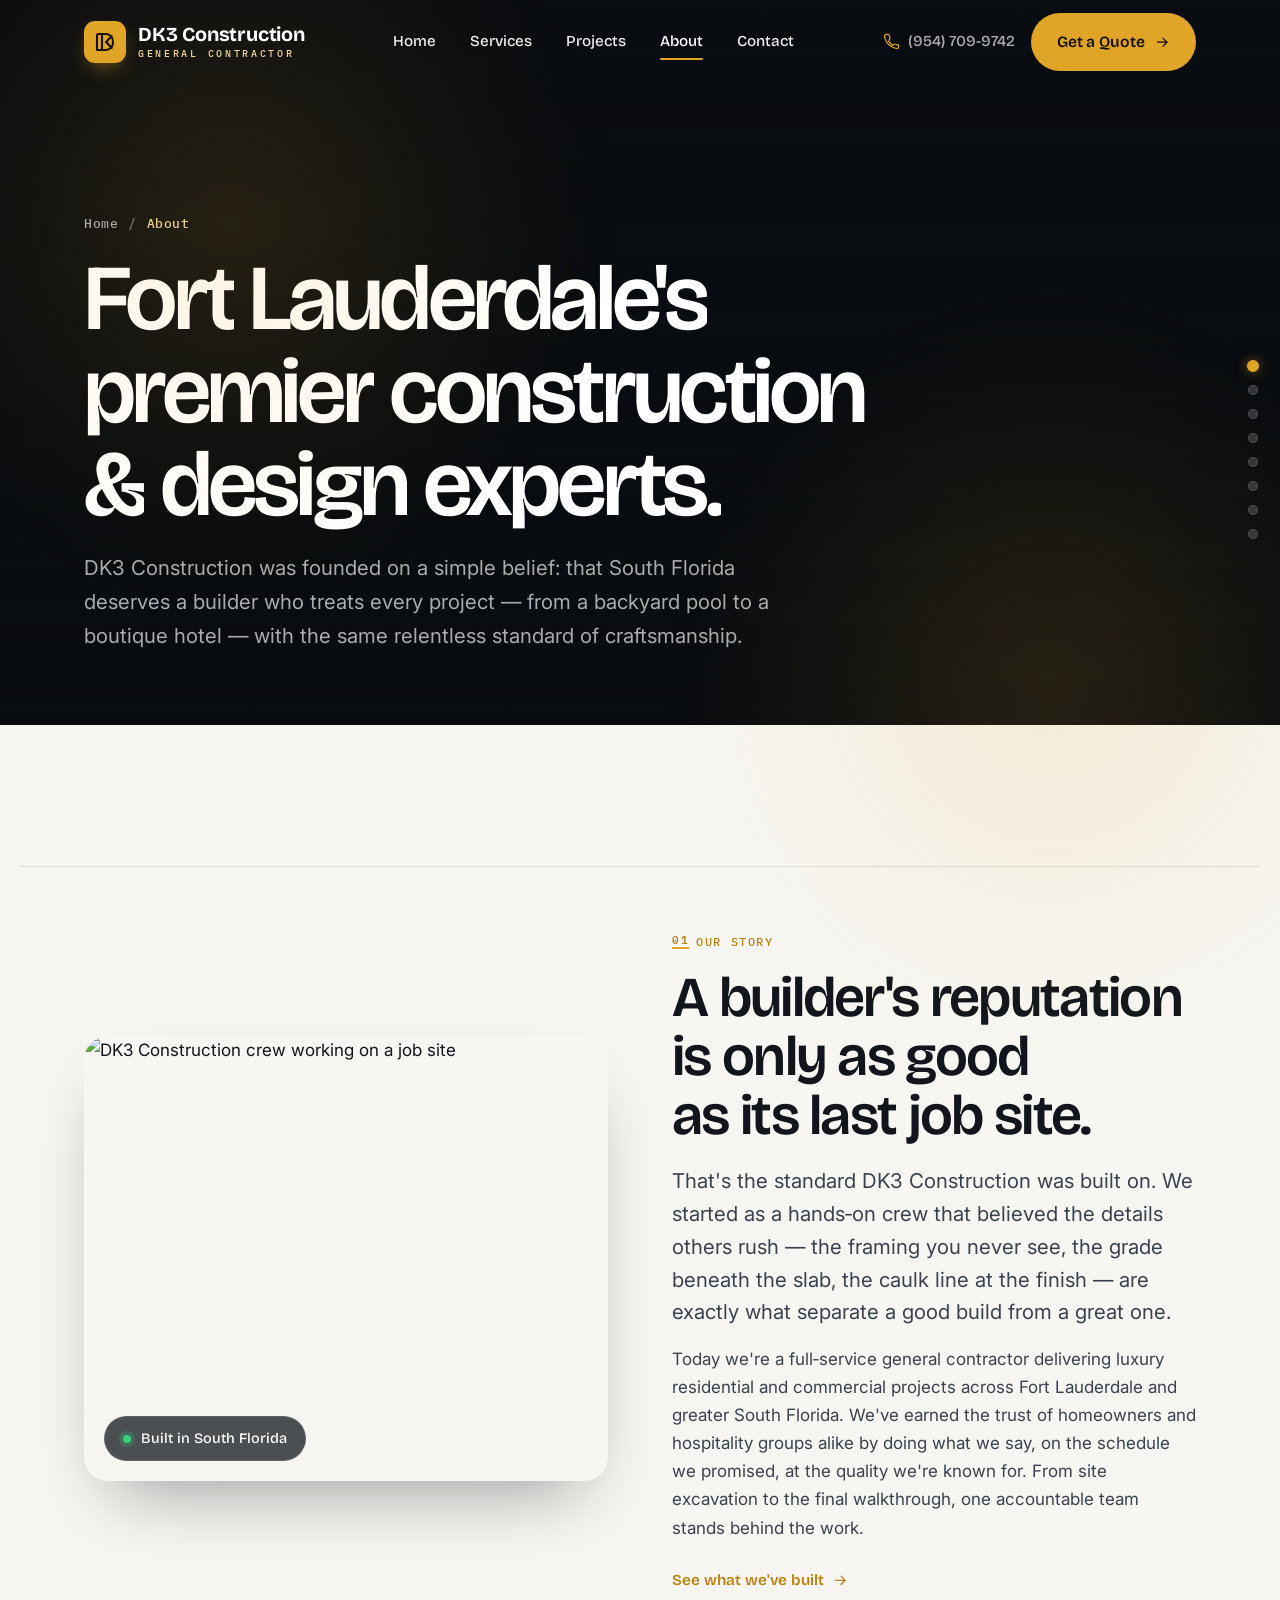
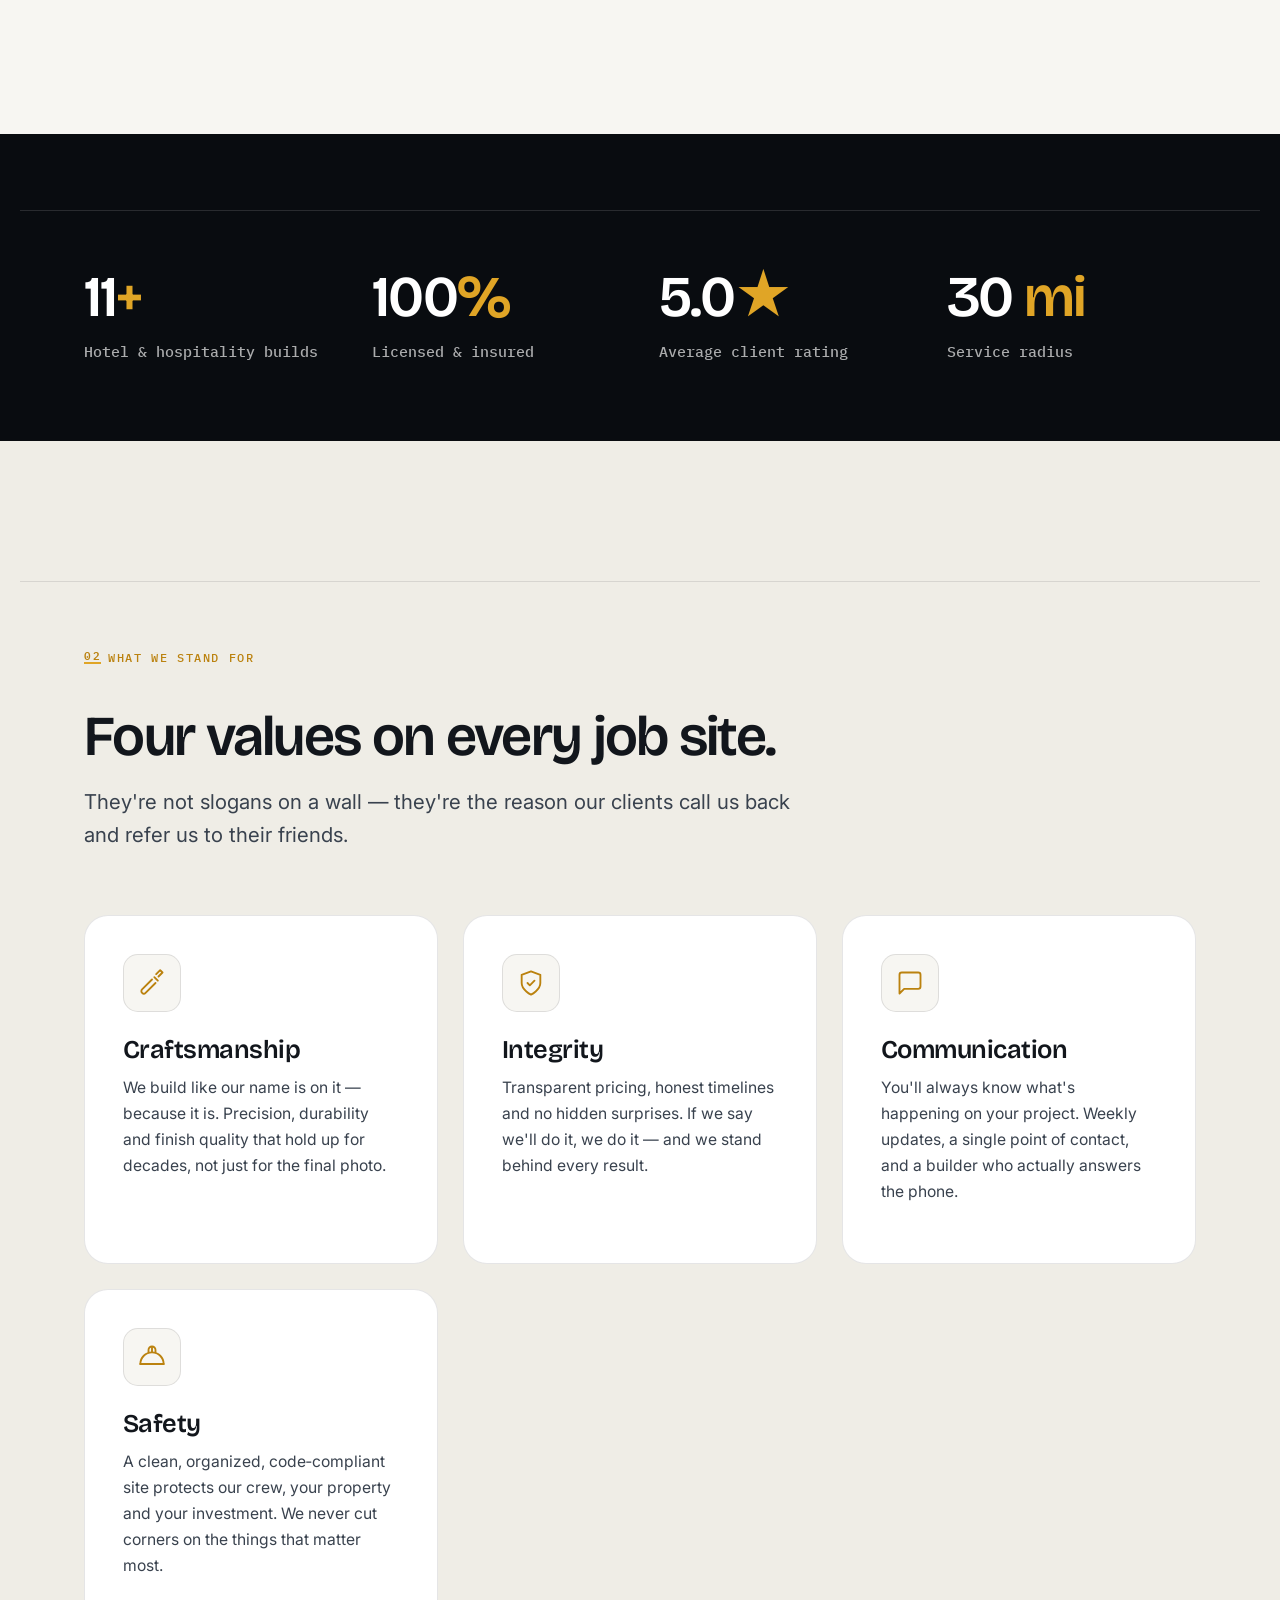
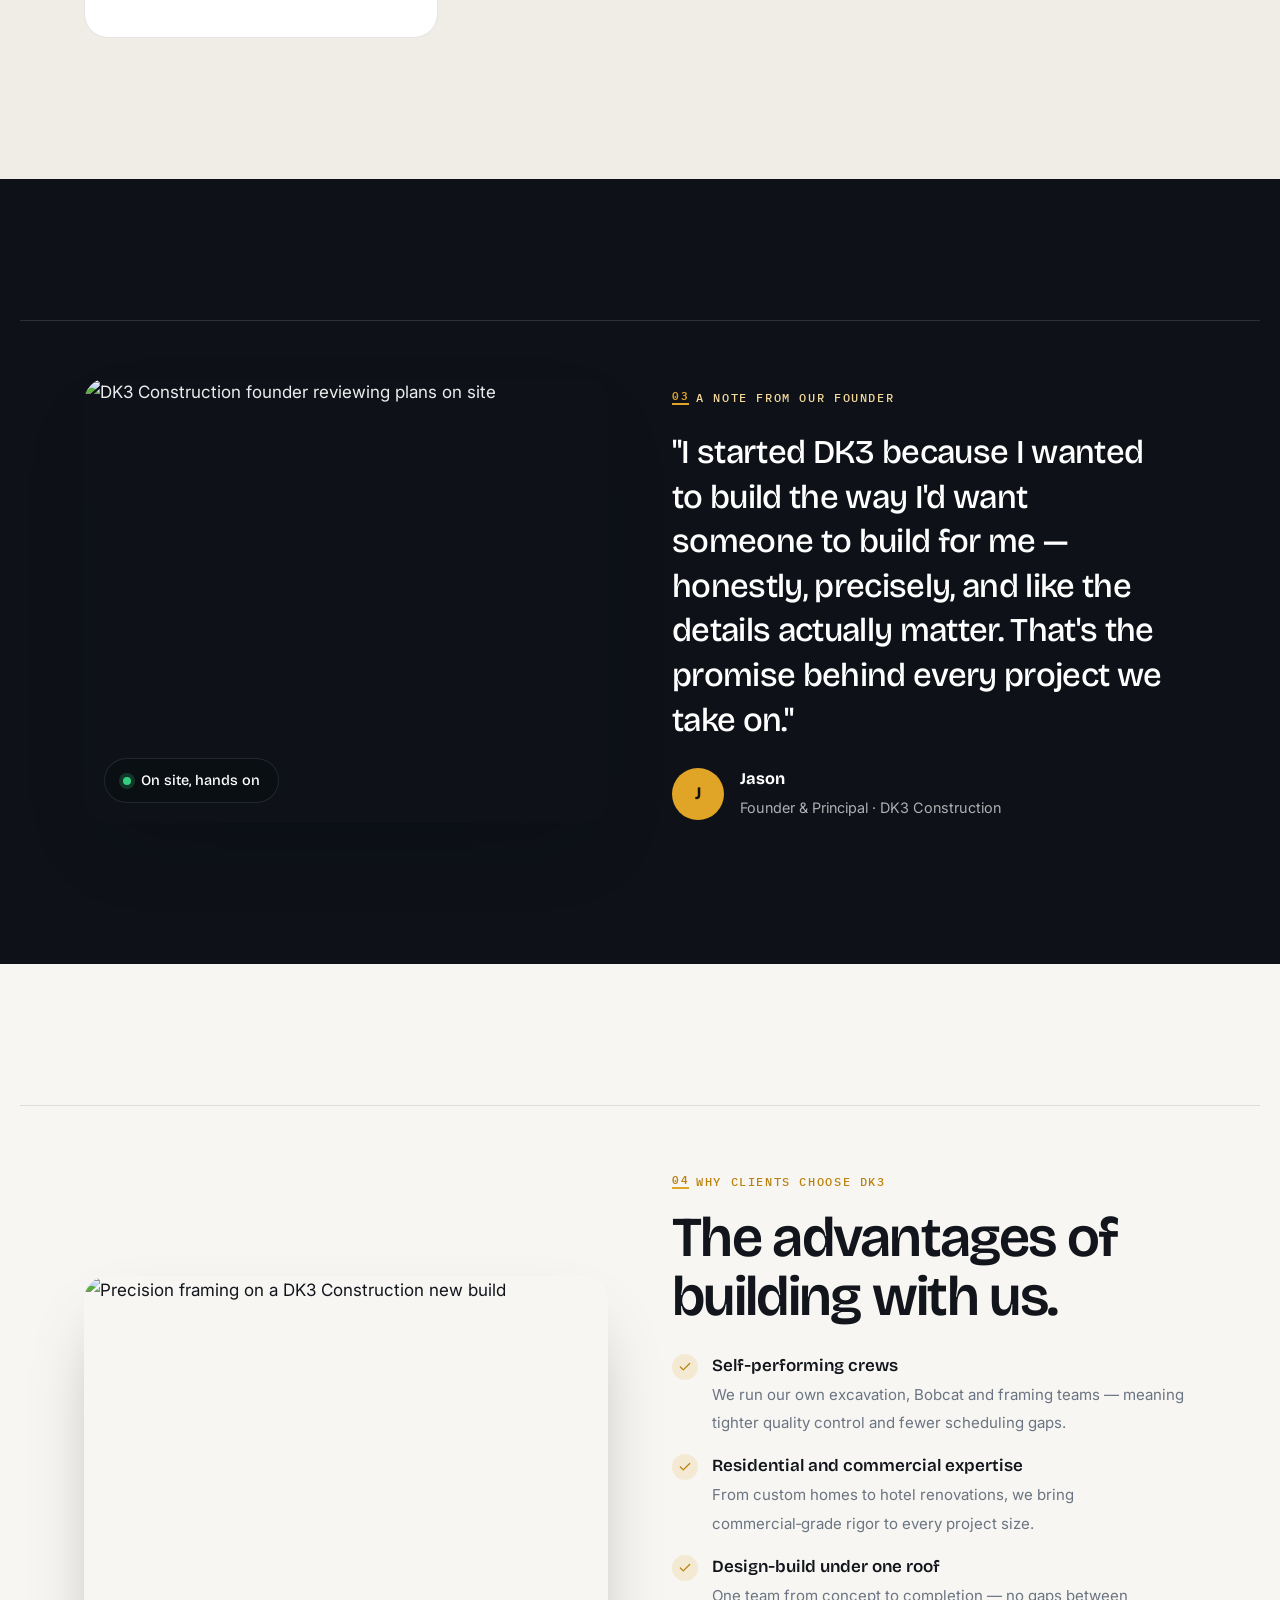
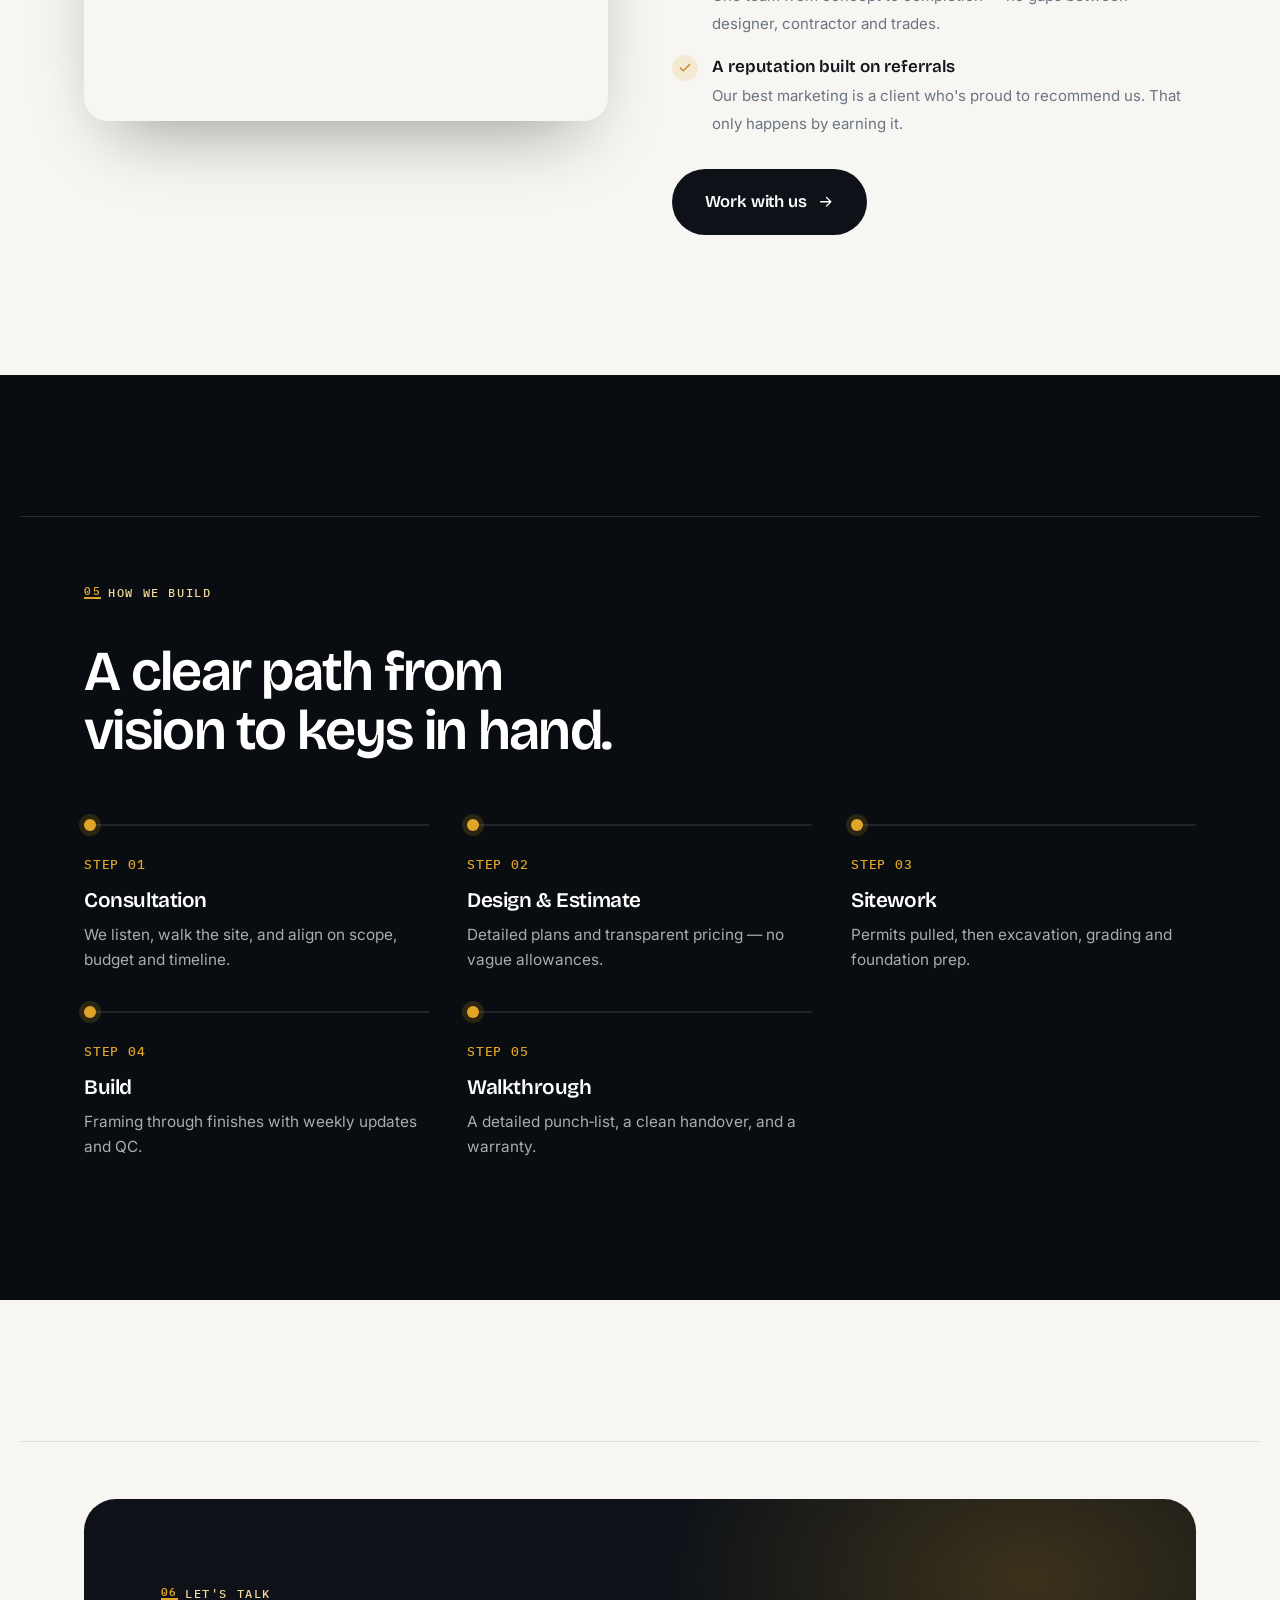
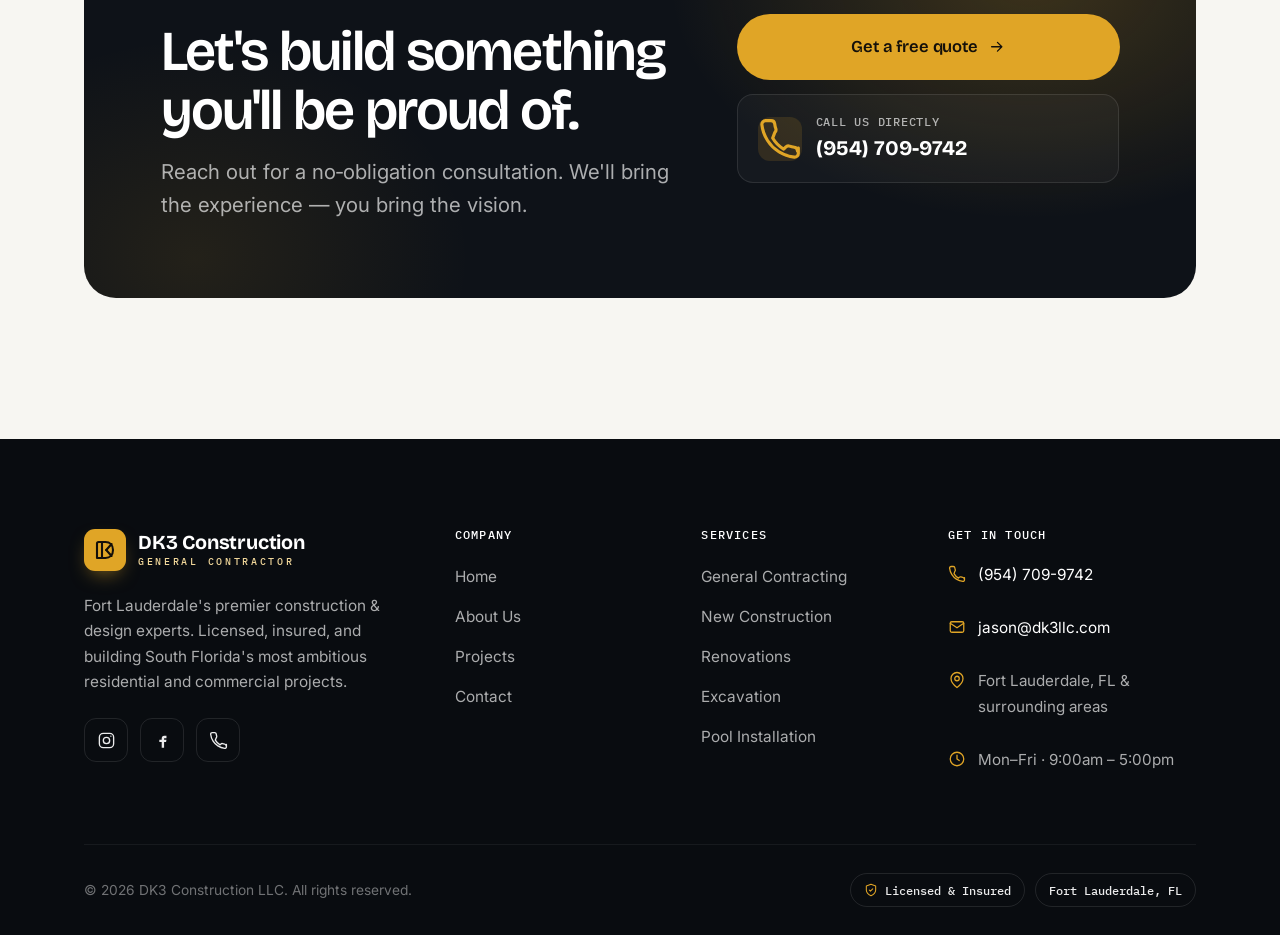
==== commit 88d53005: "Structural order pass: tighter homepage, one header discipline, section grid lines - Remove the home" ====
--- a/about.html
+++ b/about.html
@@ -14,7 +14,7 @@
   <link rel="preconnect" href="https://fonts.gstatic.com" crossorigin />
   <link href="https://fonts.googleapis.com/css2?family=Inter:wght@400;500;600;700&family=Bricolage+Grotesque:wght@400;500;600;700;800&family=IBM+Plex+Mono:wght@400;500;600&display=swap" rel="stylesheet" />
   <link rel="preconnect" href="https://images.unsplash.com" crossorigin />
-  <link rel="stylesheet" href="css/styles.css?v=11" />
+  <link rel="stylesheet" href="css/styles.css?v=12" />
   <noscript><style>.intro{display:none!important}body.intro-active{overflow:auto!important}</style></noscript>
 </head>
 <body class="intro-active">
@@ -215,7 +215,7 @@
   </footer>
 
   <button class="to-top" aria-label="Back to top"><svg viewBox="0 0 24 24" fill="none" stroke="currentColor" stroke-width="2" stroke-linecap="round" stroke-linejoin="round"><path d="M12 19V5M5 12l7-7 7 7"/></svg></button>
-  <script src="js/vendor/lenis.min.js?v=11" defer></script>
-  <script src="js/main.js?v=11" defer></script>
+  <script src="js/vendor/lenis.min.js?v=12" defer></script>
+  <script src="js/main.js?v=12" defer></script>
 </body>
 </html>
--- a/css/styles.css
+++ b/css/styles.css
@@ -1781,3 +1781,20 @@
 @media (prefers-reduced-motion: reduce) {
   .card:hover::after, .btn:not(.btn--ghost)::before, .aurora, .marquee__item { animation: none !important; }
 }
+
+/* =============================================================
+   31 · STRUCTURAL ORDER — one consistent grid line + header
+        treatment for every content section, all five pages
+   ============================================================= */
+
+/* every content section opens on an architectural hairline rule */
+.section > .container { border-top: 1px solid var(--line-light); padding-top: clamp(36px, 4.5vw, 60px); }
+.section.dark > .container, .section.ink-950 > .container { border-top-color: rgba(255,255,255,0.13); }
+
+/* one header discipline: everything left-aligned on the grid, same measure */
+.section-head.is-centered { margin-inline: 0; text-align: left; }
+.section-head.is-centered .eyebrow.is-centered::after { display: none; }
+.section-head { max-width: 66ch; }
+
+/* the CTA + statement keep their own stage (no rule) */
+.statement > .container { border-top: 0; padding-top: 0; }
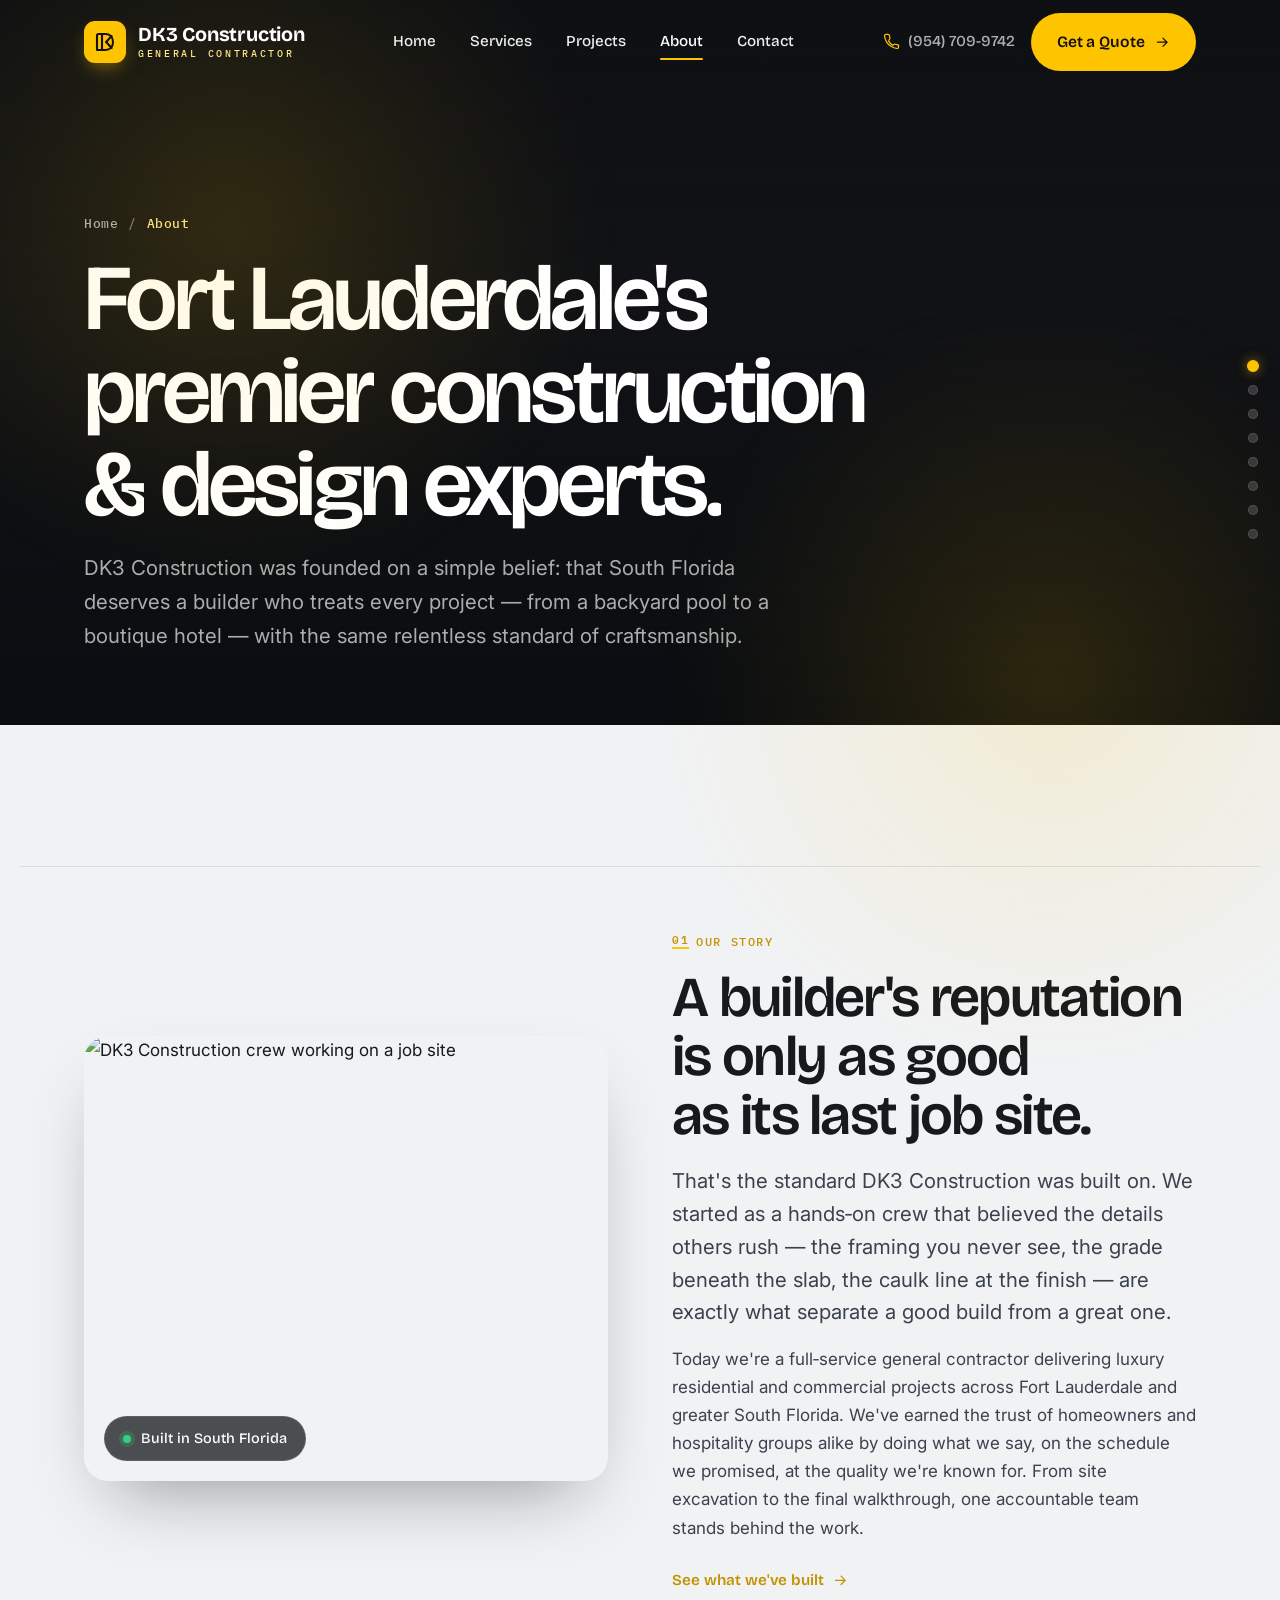
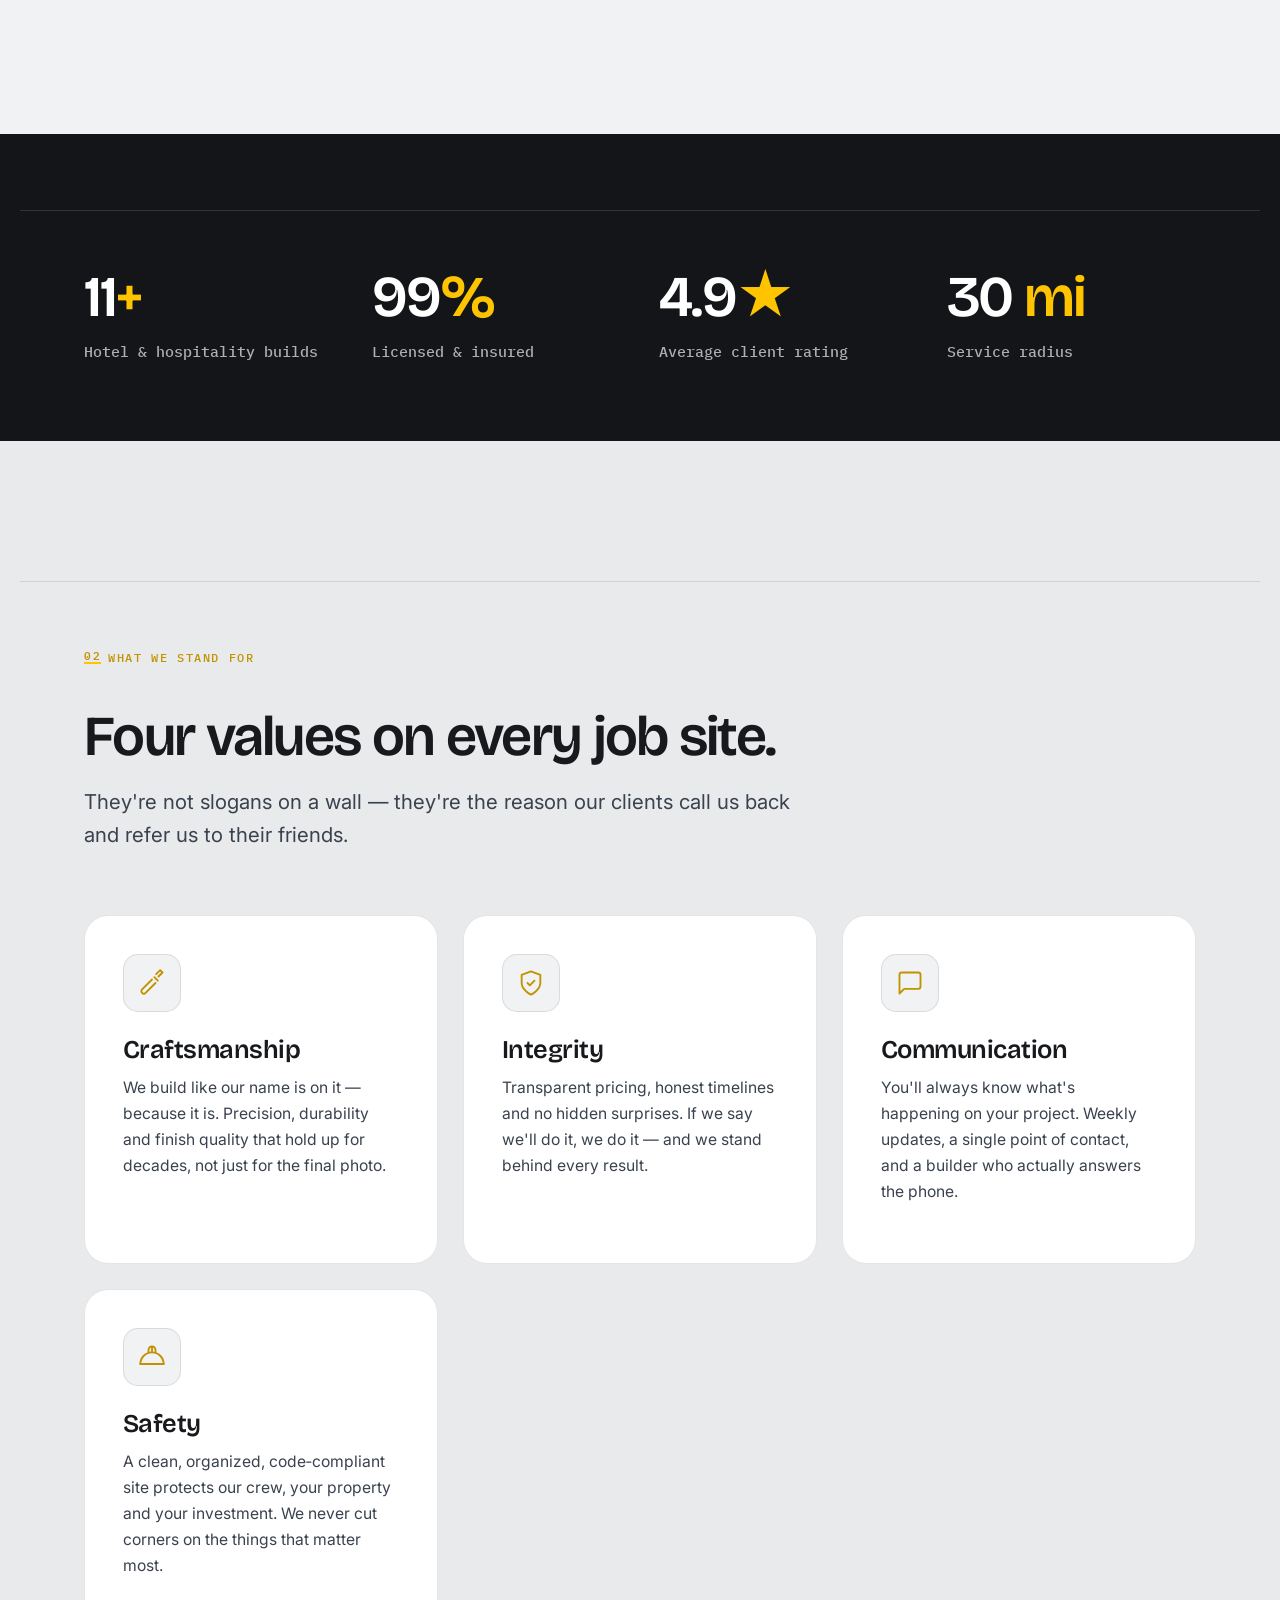
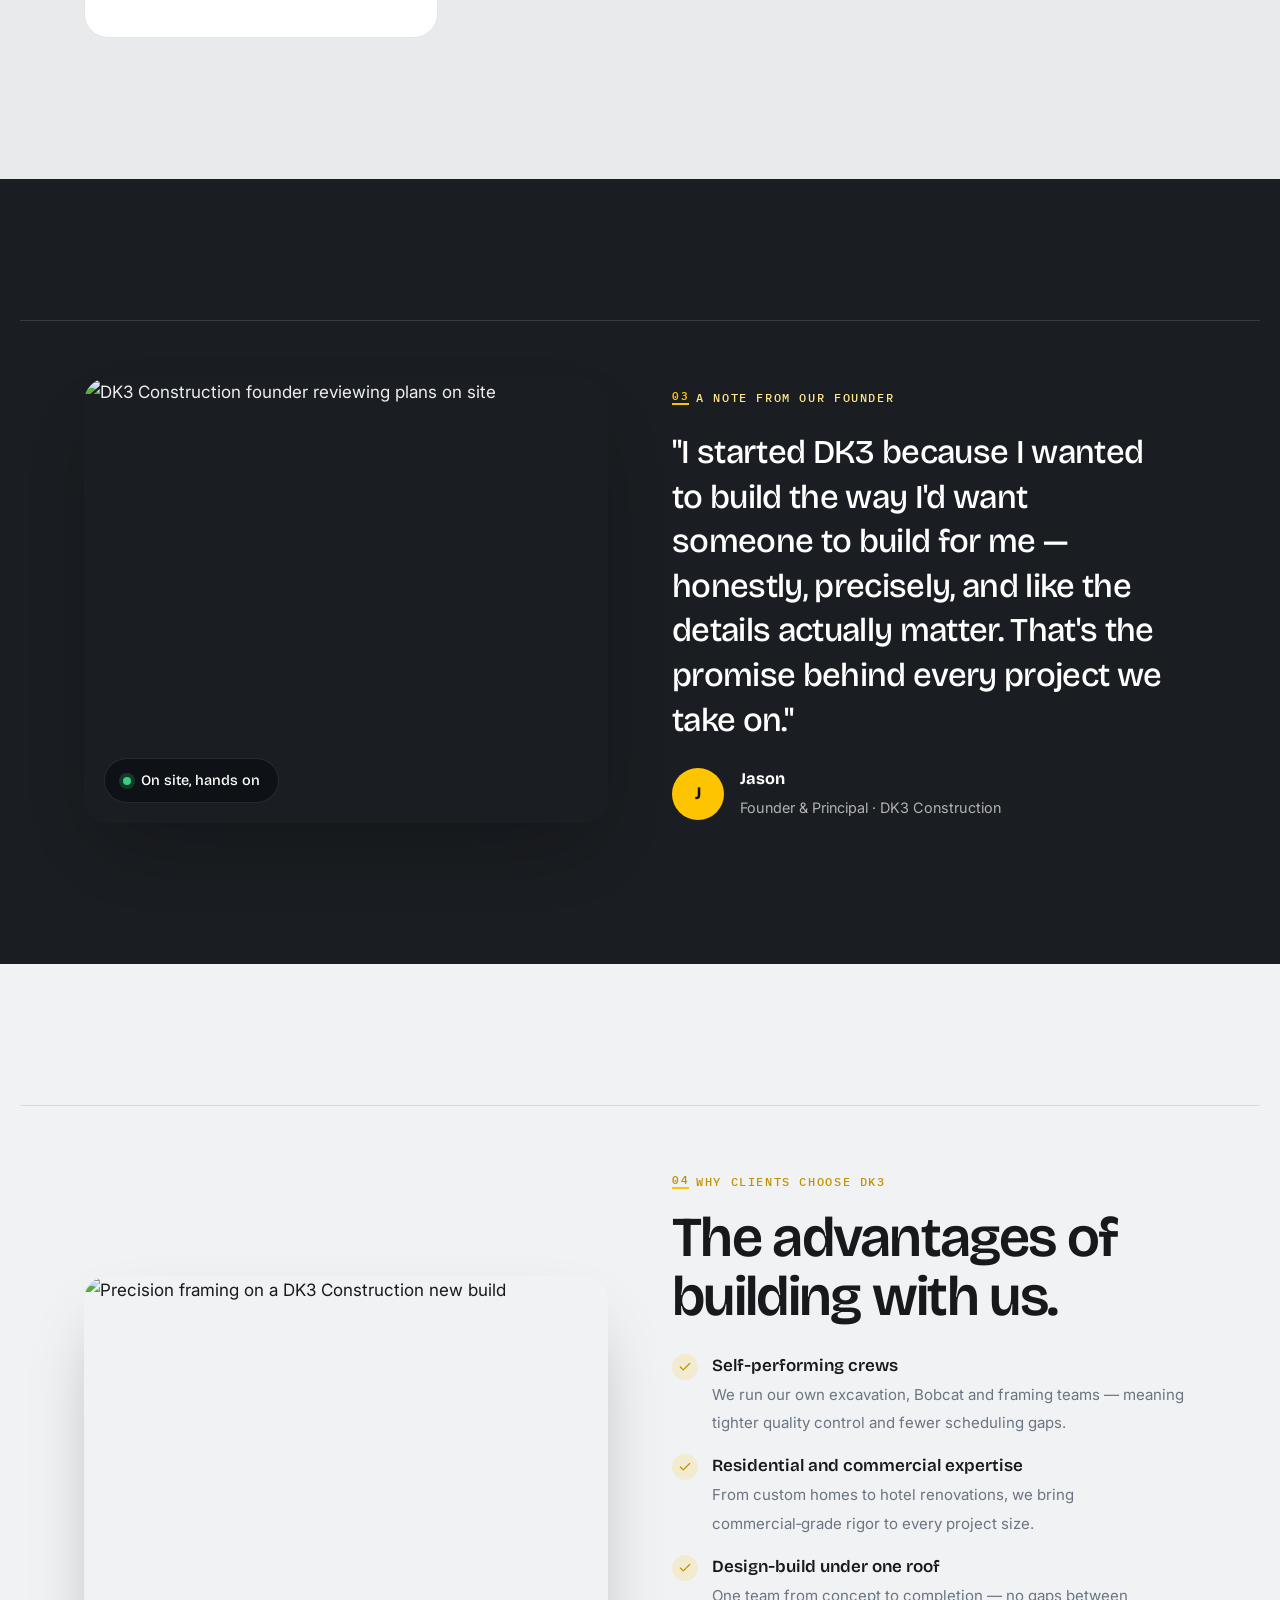
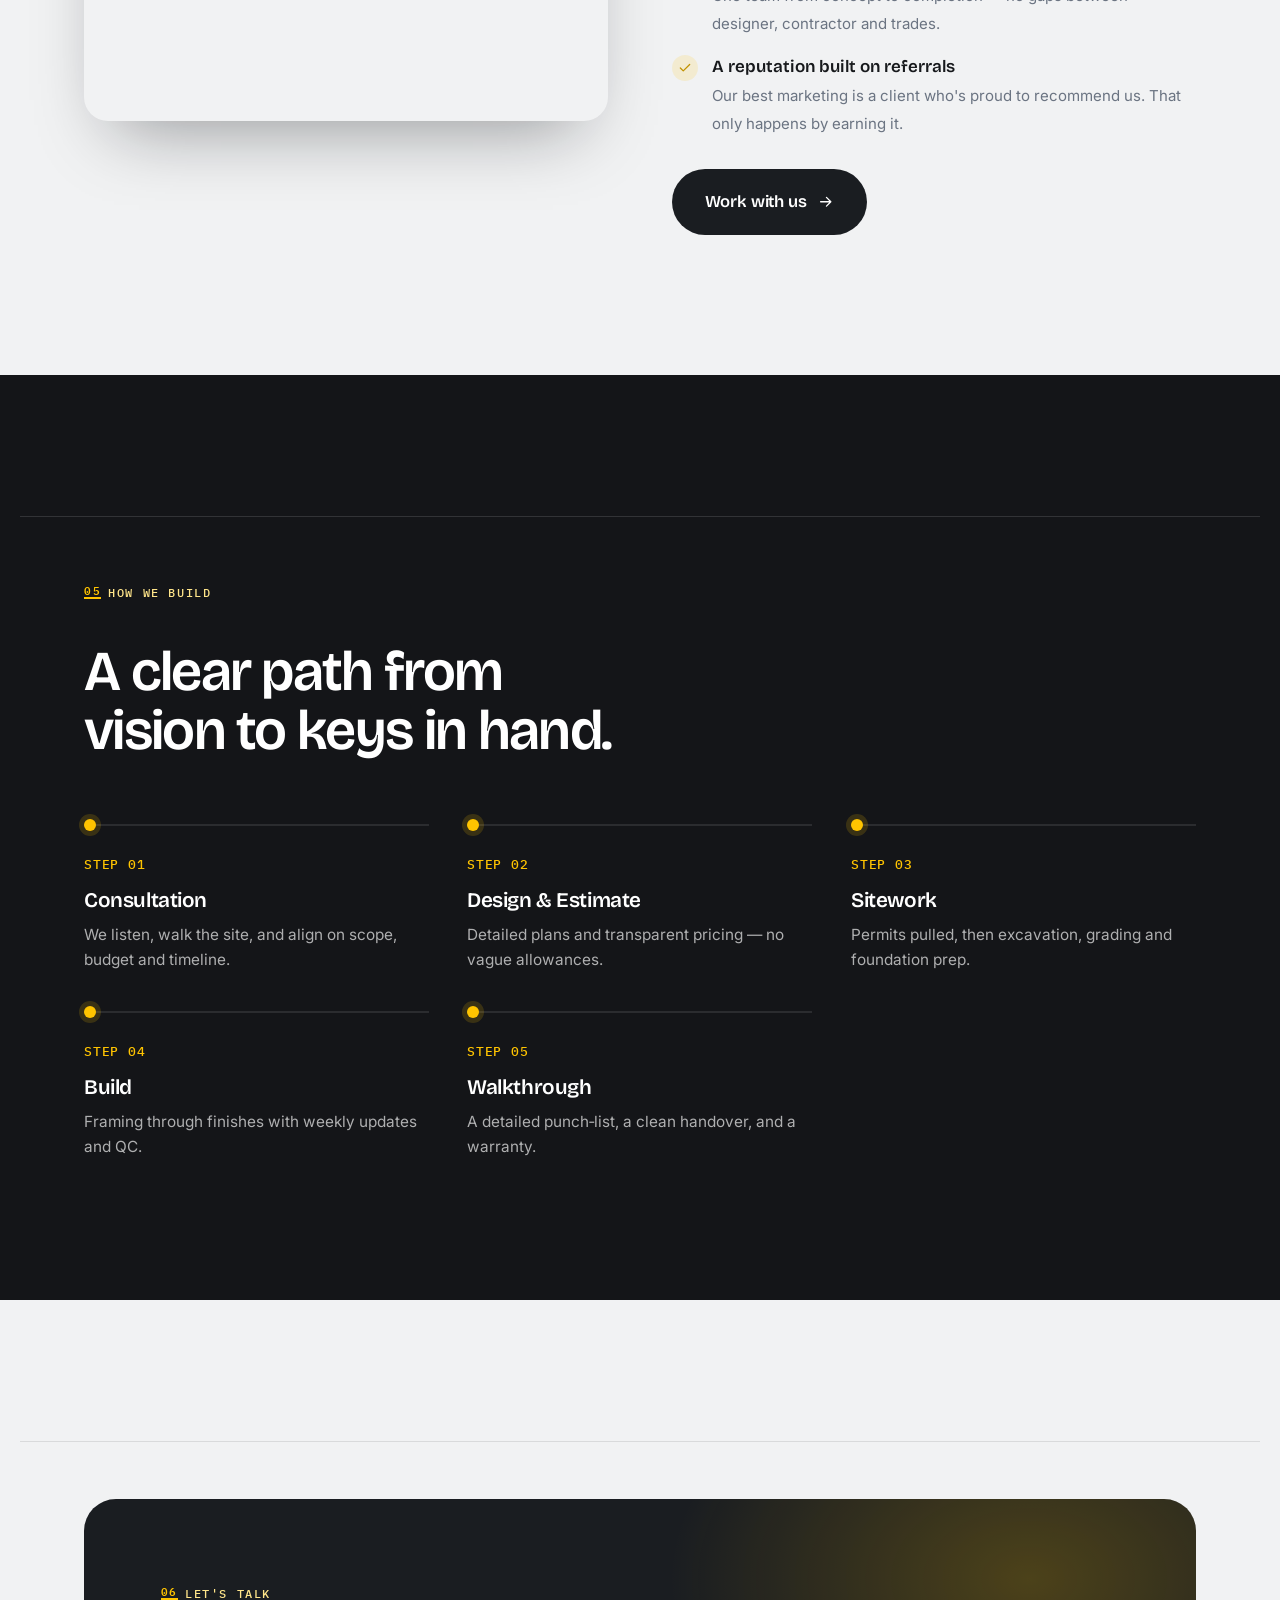
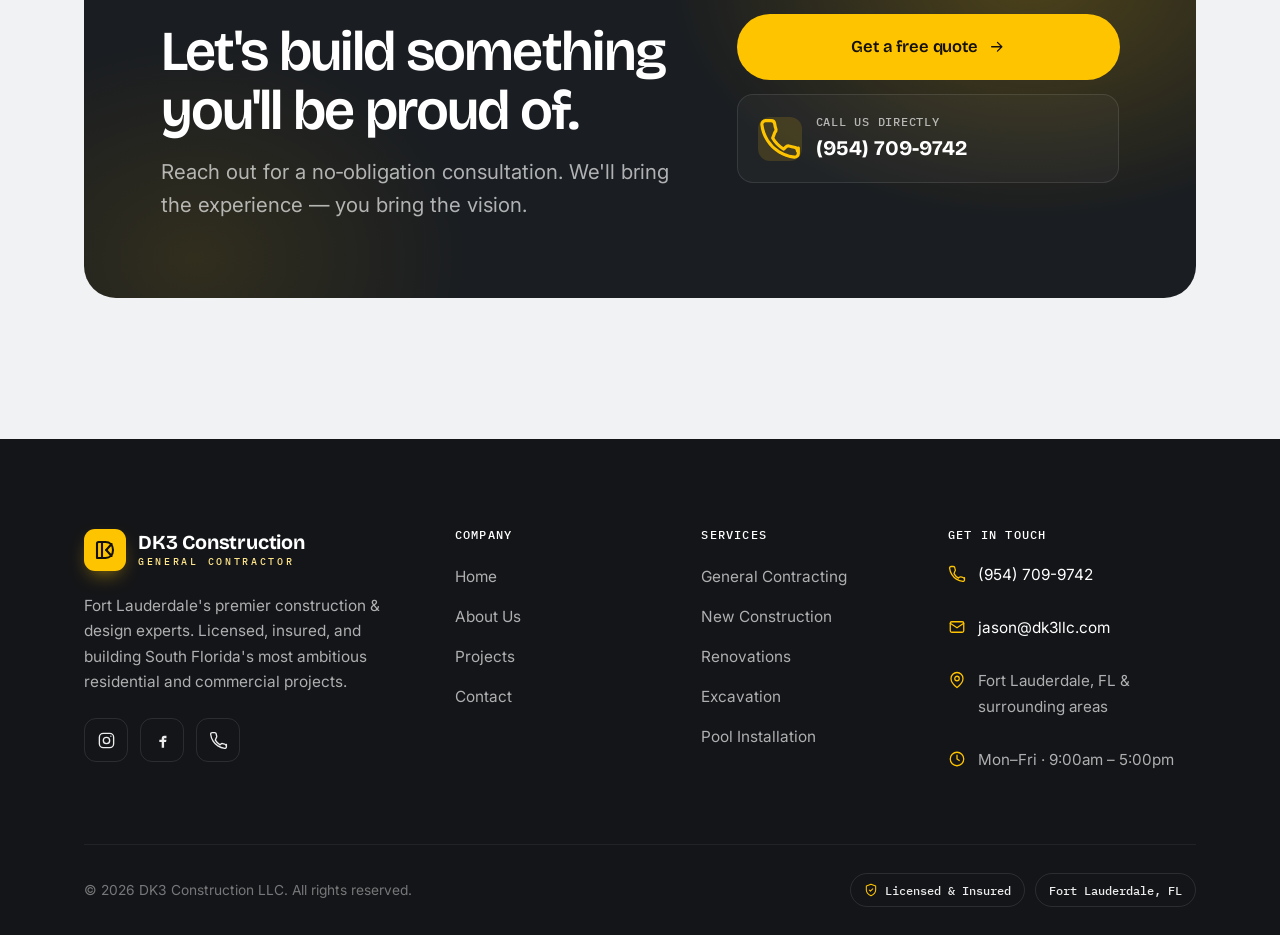
==== commit 7a76463e: "New brand palette: Concrete + Safety Yellow (style 5) Swap the ink+amber scheme for cool concrete gr" ====
--- a/about.html
+++ b/about.html
@@ -5,7 +5,7 @@
   <meta name="viewport" content="width=device-width, initial-scale=1" />
   <title>About | DK3 Construction — Fort Lauderdale General Contractor</title>
   <meta name="description" content="Meet DK3 Construction — a licensed Fort Lauderdale general contractor built on craftsmanship, integrity and communication. Learn our story, values and the way we build across South Florida." />
-  <meta name="theme-color" content="#0E1218" />
+  <meta name="theme-color" content="#1A1D21" />
   <link rel="canonical" href="https://dk3llc.com/about.html" />
   <meta property="og:title" content="About | DK3 Construction" />
   <meta property="og:description" content="A licensed Fort Lauderdale general contractor built on craftsmanship, integrity and communication." />
@@ -14,7 +14,7 @@
   <link rel="preconnect" href="https://fonts.gstatic.com" crossorigin />
   <link href="https://fonts.googleapis.com/css2?family=Inter:wght@400;500;600;700&family=Bricolage+Grotesque:wght@400;500;600;700;800&family=IBM+Plex+Mono:wght@400;500;600&display=swap" rel="stylesheet" />
   <link rel="preconnect" href="https://images.unsplash.com" crossorigin />
-  <link rel="stylesheet" href="css/styles.css?v=12" />
+  <link rel="stylesheet" href="css/styles.css?v=13" />
   <noscript><style>.intro{display:none!important}body.intro-active{overflow:auto!important}</style></noscript>
 </head>
 <body class="intro-active">
@@ -215,7 +215,7 @@
   </footer>
 
   <button class="to-top" aria-label="Back to top"><svg viewBox="0 0 24 24" fill="none" stroke="currentColor" stroke-width="2" stroke-linecap="round" stroke-linejoin="round"><path d="M12 19V5M5 12l7-7 7 7"/></svg></button>
-  <script src="js/vendor/lenis.min.js?v=12" defer></script>
-  <script src="js/main.js?v=12" defer></script>
+  <script src="js/vendor/lenis.min.js?v=13" defer></script>
+  <script src="js/main.js?v=13" defer></script>
 </body>
 </html>
--- a/css/styles.css
+++ b/css/styles.css
@@ -9,8 +9,8 @@
 ---------------------------------------------------------------- */
 :root {
   /* Ink / dark neutrals */
-  --ink-950: #090C10;
-  --ink-900: #0E1218;
+  --ink-950: #141518;
+  --ink-900: #1A1D21;
   --ink-850: #12171F;
   --ink-800: #171D26;
   --ink-750: #1C2430;
@@ -18,19 +18,19 @@
   --ink-600: #2E3846;
 
   /* Paper / light neutrals */
-  --paper:   #F7F6F2;
-  --paper-2: #EFEDE6;
-  --paper-3: #E5E2D9;
+  --paper:   #F1F2F3;
+  --paper-2: #E8EAEC;
+  --paper-3: #DDDFE2;
 
   /* Accent — amber gold */
-  --gold:     #E0A526;
-  --gold-500: #D69B1E;
-  --gold-600: #BB820F;
-  --gold-200: #F1D79A;
-  --gold-100: #F7E9C6;
+  --gold:     #FFC400;
+  --gold-500: #F0B400;
+  --gold-600: #C29200;
+  --gold-200: #FFE58A;
+  --gold-100: #FFF1BF;
 
   /* Text */
-  --text:    #12161C;
+  --text:    #17191C;
   --text-2:  #39424E;
   --muted:   #6B7482;
   --on-dark:      rgba(255,255,255,0.92);
@@ -55,7 +55,7 @@
   --sh-sm: 0 2px 8px rgba(9,12,16,0.06);
   --sh:    0 12px 34px -14px rgba(9,12,16,0.22);
   --sh-lg: 0 34px 70px -30px rgba(9,12,16,0.42);
-  --sh-gold: 0 18px 44px -18px rgba(224,165,38,0.55);
+  --sh-gold: 0 18px 44px -18px rgba(255,196,0,0.55);
 
   /* Type */
   --font-display: "Bricolage Grotesque", "Inter", system-ui, sans-serif;
@@ -106,7 +106,7 @@
 input, textarea, select { font: inherit; color: inherit; }
 ul { list-style: none; padding: 0; }
 
-::selection { background: var(--gold); color: #1a1204; }
+::selection { background: var(--gold); color: #161300; }
 
 :focus-visible {
   outline: 2px solid var(--gold);
@@ -316,7 +316,7 @@
   background: var(--gold);
   display: grid;
   place-items: center;
-  box-shadow: 0 8px 20px -8px rgba(224,165,38,0.7);
+  box-shadow: 0 8px 20px -8px rgba(255,196,0,0.7);
 }
 .brand__mark svg { width: 24px; height: 24px; }
 .brand__word {
@@ -501,7 +501,7 @@
   margin-bottom: 28px;
 }
 .hero__eyebrow b { color: var(--gold); font-weight: 600; }
-.hero__eyebrow .dot { width: 7px; height: 7px; border-radius: 50%; background: var(--gold); box-shadow: 0 0 0 4px rgba(224,165,38,0.2); }
+.hero__eyebrow .dot { width: 7px; height: 7px; border-radius: 50%; background: var(--gold); box-shadow: 0 0 0 4px rgba(255,196,0,0.2); }
 .hero h1 {
   color: #fff;
   max-width: 15ch;
@@ -766,12 +766,12 @@
   flex: none;
   width: 26px; height: 26px;
   border-radius: 50%;
-  background: rgba(224,165,38,0.14);
+  background: rgba(255,196,0,0.14);
   color: var(--gold-600);
   display: grid; place-items: center;
   margin-top: 2px;
 }
-.dark .checklist .ck { background: rgba(224,165,38,0.18); color: var(--gold); }
+.dark .checklist .ck { background: rgba(255,196,0,0.18); color: var(--gold); }
 .checklist .ck svg { width: 14px; height: 14px; }
 .checklist b { font-family: var(--font-display); font-weight: 600; color: var(--text); display: block; }
 .dark .checklist b { color: #fff; }
@@ -799,7 +799,7 @@
   width: 12px; height: 12px;
   border-radius: 50%;
   background: var(--gold);
-  box-shadow: 0 0 0 5px rgba(224,165,38,0.16);
+  box-shadow: 0 0 0 5px rgba(255,196,0,0.16);
 }
 .step .num {
   font-family: var(--font-display);
@@ -958,12 +958,12 @@
   position: absolute;
   inset: 0;
   border-radius: 50%;
-  border: 1.5px dashed rgba(224,165,38,0.4);
+  border: 1.5px dashed rgba(255,196,0,0.4);
   animation: spin 60s linear infinite;
 }
 @keyframes spin { to { transform: rotate(360deg); } }
-.area-map .ring.r2 { inset: 16%; border-style: solid; border-color: rgba(224,165,38,0.18); animation-direction: reverse; animation-duration: 80s; }
-.area-map .ring.r3 { inset: 33%; border-color: rgba(224,165,38,0.28); }
+.area-map .ring.r2 { inset: 16%; border-style: solid; border-color: rgba(255,196,0,0.18); animation-direction: reverse; animation-duration: 80s; }
+.area-map .ring.r3 { inset: 33%; border-color: rgba(255,196,0,0.28); }
 .area-map .center {
   position: absolute;
   left: 50%; top: 50%;
@@ -976,10 +976,10 @@
   border-radius: 50%;
   background: var(--gold);
   margin: 0 auto 10px;
-  box-shadow: 0 0 0 8px rgba(224,165,38,0.18), 0 0 0 18px rgba(224,165,38,0.08);
+  box-shadow: 0 0 0 8px rgba(255,196,0,0.18), 0 0 0 18px rgba(255,196,0,0.08);
   animation: pulse 2.6s ease-in-out infinite;
 }
-@keyframes pulse { 50% { box-shadow: 0 0 0 12px rgba(224,165,38,0.1), 0 0 0 26px rgba(224,165,38,0.04); } }
+@keyframes pulse { 50% { box-shadow: 0 0 0 12px rgba(255,196,0,0.1), 0 0 0 26px rgba(255,196,0,0.04); } }
 .area-map .center b { font-family: var(--font-display); color: #fff; font-size: 1.1rem; }
 .area-map .center span { display:block; color: var(--gold); font-size: 0.8rem; letter-spacing: 0.1em; }
 .area-map .city {
@@ -1018,8 +1018,8 @@
   content: "";
   position: absolute; inset: 0; z-index: -2;
   background:
-    radial-gradient(600px 400px at 85% 20%, rgba(224,165,38,0.22), transparent 60%),
-    radial-gradient(500px 400px at 10% 90%, rgba(224,165,38,0.1), transparent 55%);
+    radial-gradient(600px 400px at 85% 20%, rgba(255,196,0,0.22), transparent 60%),
+    radial-gradient(500px 400px at 10% 90%, rgba(255,196,0,0.1), transparent 55%);
 }
 .cta-band__grid { display: grid; grid-template-columns: 1.4fr 1fr; gap: 40px; align-items: center; }
 @media (max-width: 820px) { .cta-band__grid { grid-template-columns: 1fr; gap: 28px; } }
@@ -1034,7 +1034,7 @@
   border-radius: var(--r);
   background: rgba(255,255,255,0.03);
 }
-.cta-phone .ic { width: 44px; height: 44px; border-radius: 12px; background: rgba(224,165,38,0.14); color: var(--gold); display: grid; place-items: center; flex: none; }
+.cta-phone .ic { width: 44px; height: 44px; border-radius: 12px; background: rgba(255,196,0,0.14); color: var(--gold); display: grid; place-items: center; flex: none; }
 .cta-phone small { display: block; color: var(--on-dark-2); font-size: 0.78rem; letter-spacing: 0.06em; text-transform: uppercase; }
 .cta-phone b { font-family: var(--font-display); font-size: 1.3rem; color: #fff; }
 
@@ -1053,12 +1053,12 @@
   background: rgba(255,255,255,0.02);
   transition: border-color 0.3s ease, transform 0.3s ease;
 }
-.info-item:hover { border-color: rgba(224,165,38,0.5); transform: translateX(4px); }
+.info-item:hover { border-color: rgba(255,196,0,0.5); transform: translateX(4px); }
 .info-item .ic {
   flex: none;
   width: 48px; height: 48px;
   border-radius: 13px;
-  background: rgba(224,165,38,0.12);
+  background: rgba(255,196,0,0.12);
   color: var(--gold);
   display: grid; place-items: center;
 }
@@ -1100,7 +1100,7 @@
   outline: none;
   border-color: var(--gold);
   background: #fff;
-  box-shadow: 0 0 0 4px rgba(224,165,38,0.14);
+  box-shadow: 0 0 0 4px rgba(255,196,0,0.14);
 }
 .field.invalid input, .field.invalid select, .field.invalid textarea { border-color: #d9534f; }
 .field .err { display: none; color: #c9302c; font-size: 0.82rem; margin-top: 6px; }
@@ -1480,7 +1480,7 @@
 .xform__top { display: flex; justify-content: space-between; align-items: center; gap: 20px;
   font-family: var(--font-display); font-size: 0.74rem; letter-spacing: 0.24em; text-transform: uppercase; color: var(--on-dark-2); }
 .xform__brand { display: inline-flex; align-items: center; gap: 10px; color: #fff; }
-.xform__brand .d { width: 7px; height: 7px; border-radius: 50%; background: var(--gold); box-shadow: 0 0 0 4px rgba(224,165,38,.2); }
+.xform__brand .d { width: 7px; height: 7px; border-radius: 50%; background: var(--gold); box-shadow: 0 0 0 4px rgba(255,196,0,.2); }
 
 /* chapter index (right side) */
 .xform__index { position: absolute; right: var(--gutter); top: 50%; transform: translateY(-50%);
@@ -1571,7 +1571,7 @@
 .statement::before,
 .statement::after {
   content: ""; position: absolute; width: 16px; height: 16px; pointer-events: none;
-  border-color: rgba(224,165,38,0.5); border-style: solid; opacity: 0.7;
+  border-color: rgba(255,196,0,0.5); border-style: solid; opacity: 0.7;
 }
 .statement::before { top: 26px; left: 26px; border-width: 1px 0 0 1px; }
 .statement::after { bottom: 26px; right: 26px; border-width: 0 1px 1px 0; }
@@ -1586,7 +1586,7 @@
 .scroll-progress span {
   display: block; height: 100%; width: 0;
   background: linear-gradient(90deg, var(--gold-600), var(--gold), var(--gold-200));
-  box-shadow: 0 0 12px rgba(224,165,38,0.55);
+  box-shadow: 0 0 12px rgba(255,196,0,0.55);
   transform-origin: left; transition: width 0.1s linear;
 }
 .intro-active .scroll-progress { opacity: 0; }
@@ -1723,7 +1723,7 @@
   transition: background 0.3s ease, transform 0.3s var(--ease), border-color 0.3s ease;
 }
 .chapter-nav a:hover { transform: scale(1.35); }
-.chapter-nav a.active { background: var(--gold); border-color: var(--gold); box-shadow: 0 0 10px rgba(224,165,38,0.55); transform: scale(1.2); }
+.chapter-nav a.active { background: var(--gold); border-color: var(--gold); box-shadow: 0 0 10px rgba(255,196,0,0.55); transform: scale(1.2); }
 .chapter-nav a .tip {
   position: absolute; right: 22px; top: 50%; transform: translateY(-50%) translateX(6px);
   white-space: nowrap; font-family: var(--font-mono); font-size: 0.66rem; letter-spacing: 0.12em;
@@ -1738,7 +1738,7 @@
 .card { position: relative; }
 .card::after {
   content: ""; position: absolute; inset: -1px; border-radius: inherit; padding: 1.5px;
-  background: conic-gradient(from var(--shine-a, 0deg), transparent 0 40deg, rgba(224,165,38,0.9) 90deg, transparent 140deg 360deg);
+  background: conic-gradient(from var(--shine-a, 0deg), transparent 0 40deg, rgba(255,196,0,0.9) 90deg, transparent 140deg 360deg);
   -webkit-mask: linear-gradient(#000 0 0) content-box, linear-gradient(#000 0 0);
   -webkit-mask-composite: xor; mask-composite: exclude;
   opacity: 0; transition: opacity 0.35s ease; pointer-events: none;
@@ -1753,7 +1753,7 @@
 .aurora {
   position: absolute; width: 60vw; height: 60vw; max-width: 900px; max-height: 900px;
   border-radius: 50%; pointer-events: none; z-index: 0;
-  background: radial-gradient(circle, rgba(224,165,38,0.14) 0%, rgba(224,165,38,0.05) 40%, transparent 70%);
+  background: radial-gradient(circle, rgba(255,196,0,0.14) 0%, rgba(255,196,0,0.05) 40%, transparent 70%);
   filter: blur(20px);
   animation: auroraDrift 14s ease-in-out infinite alternate;
 }
